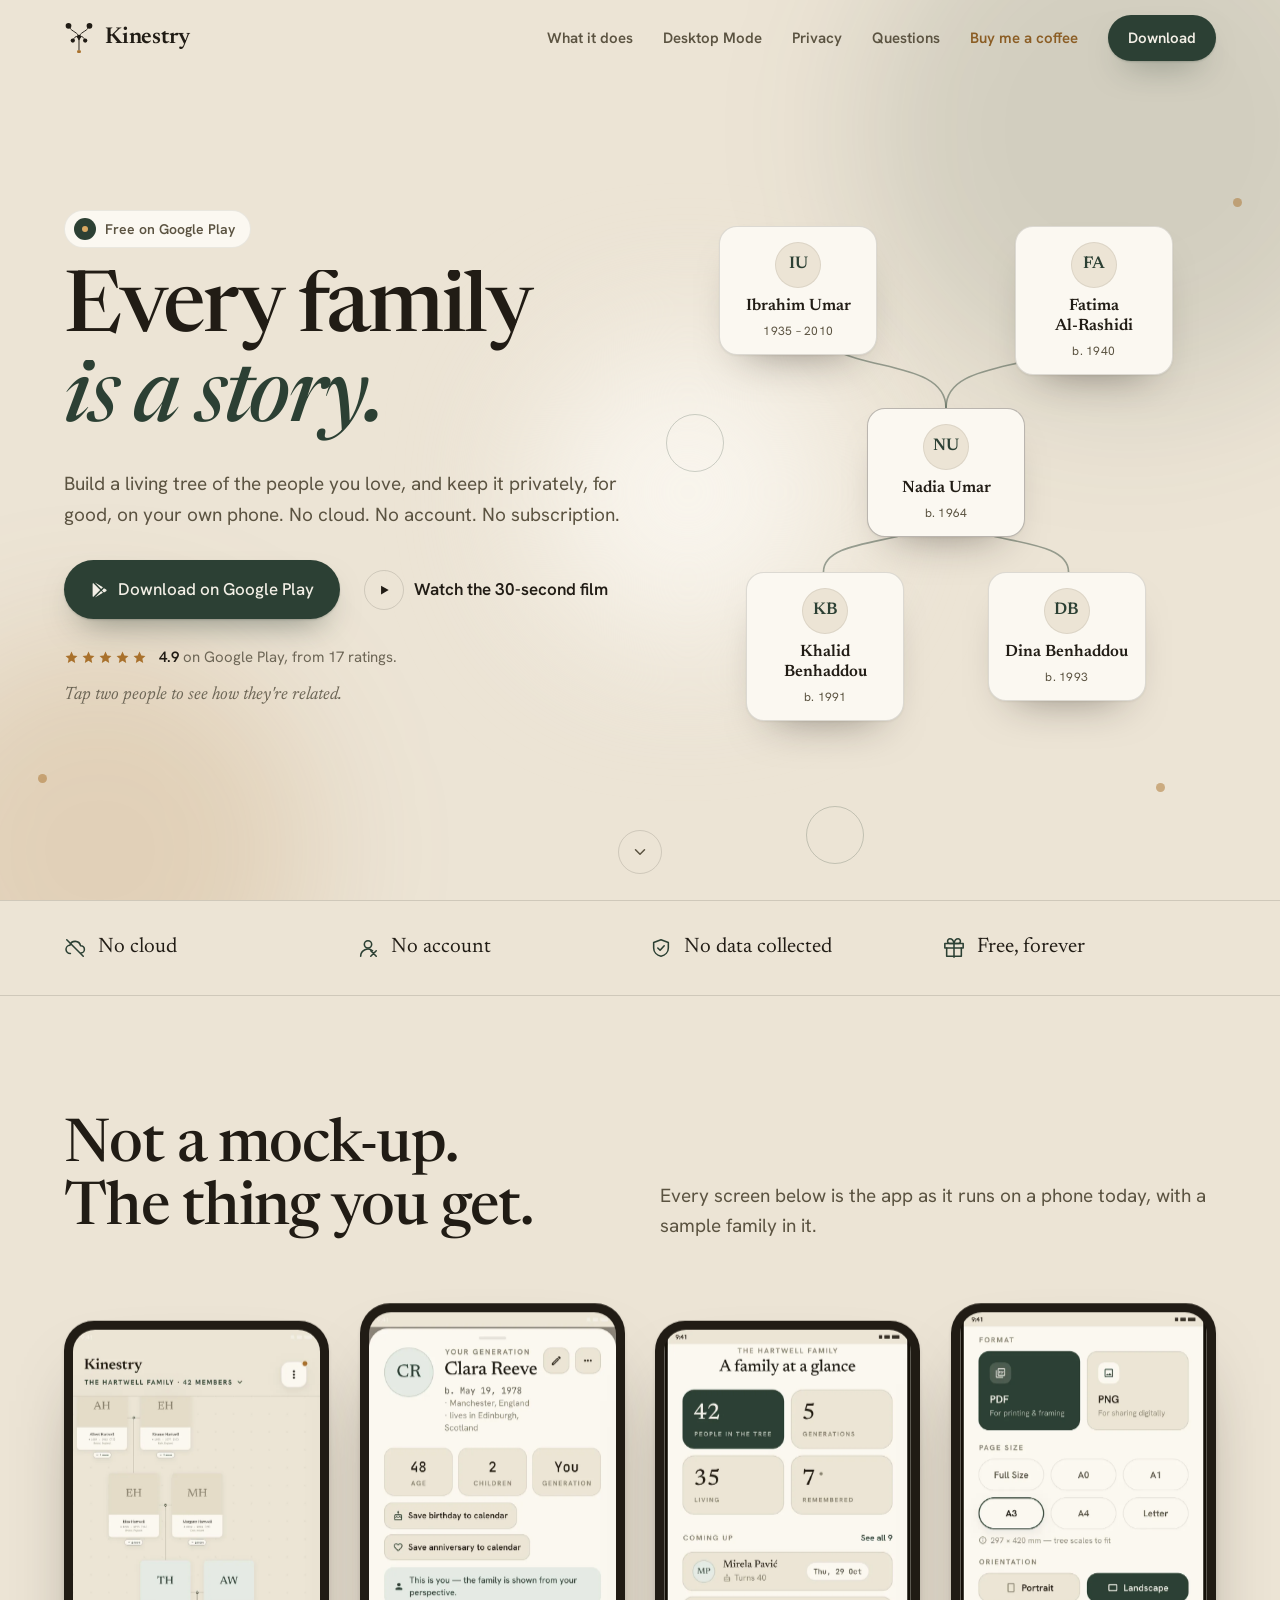
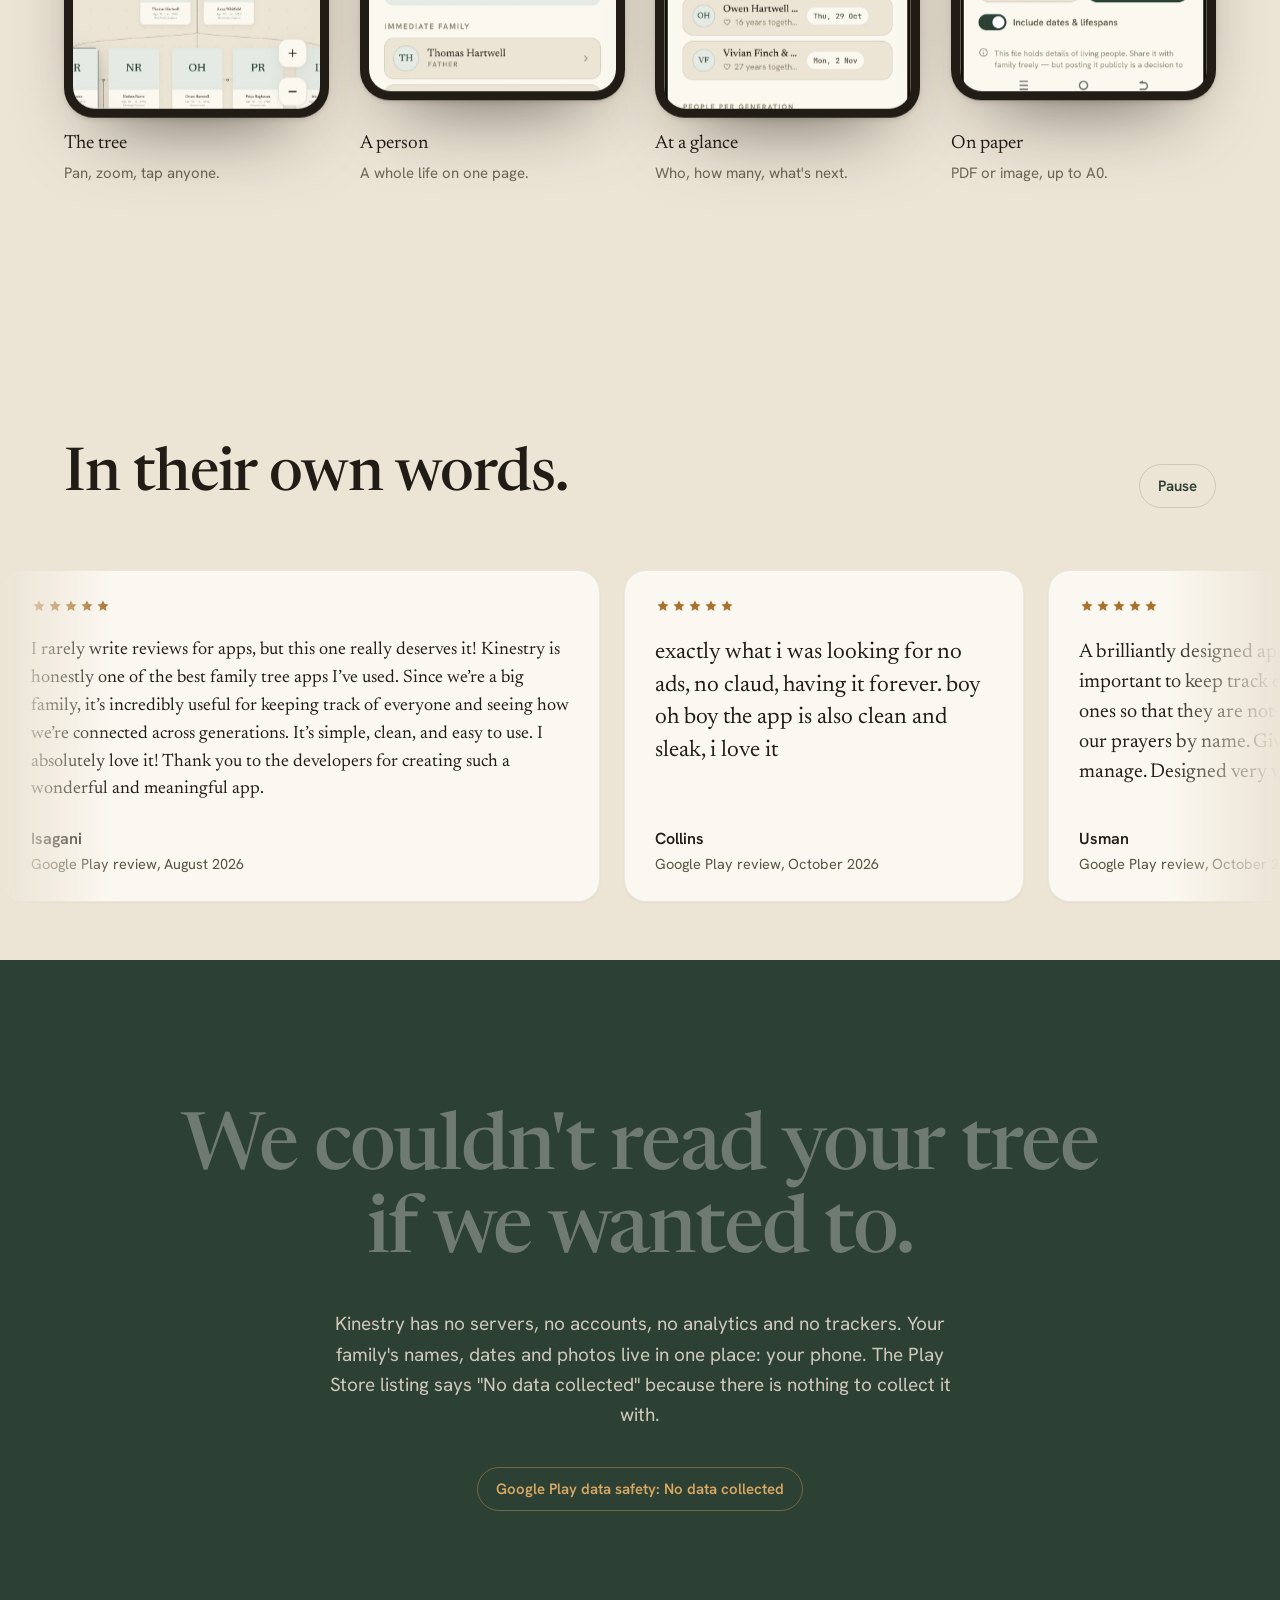
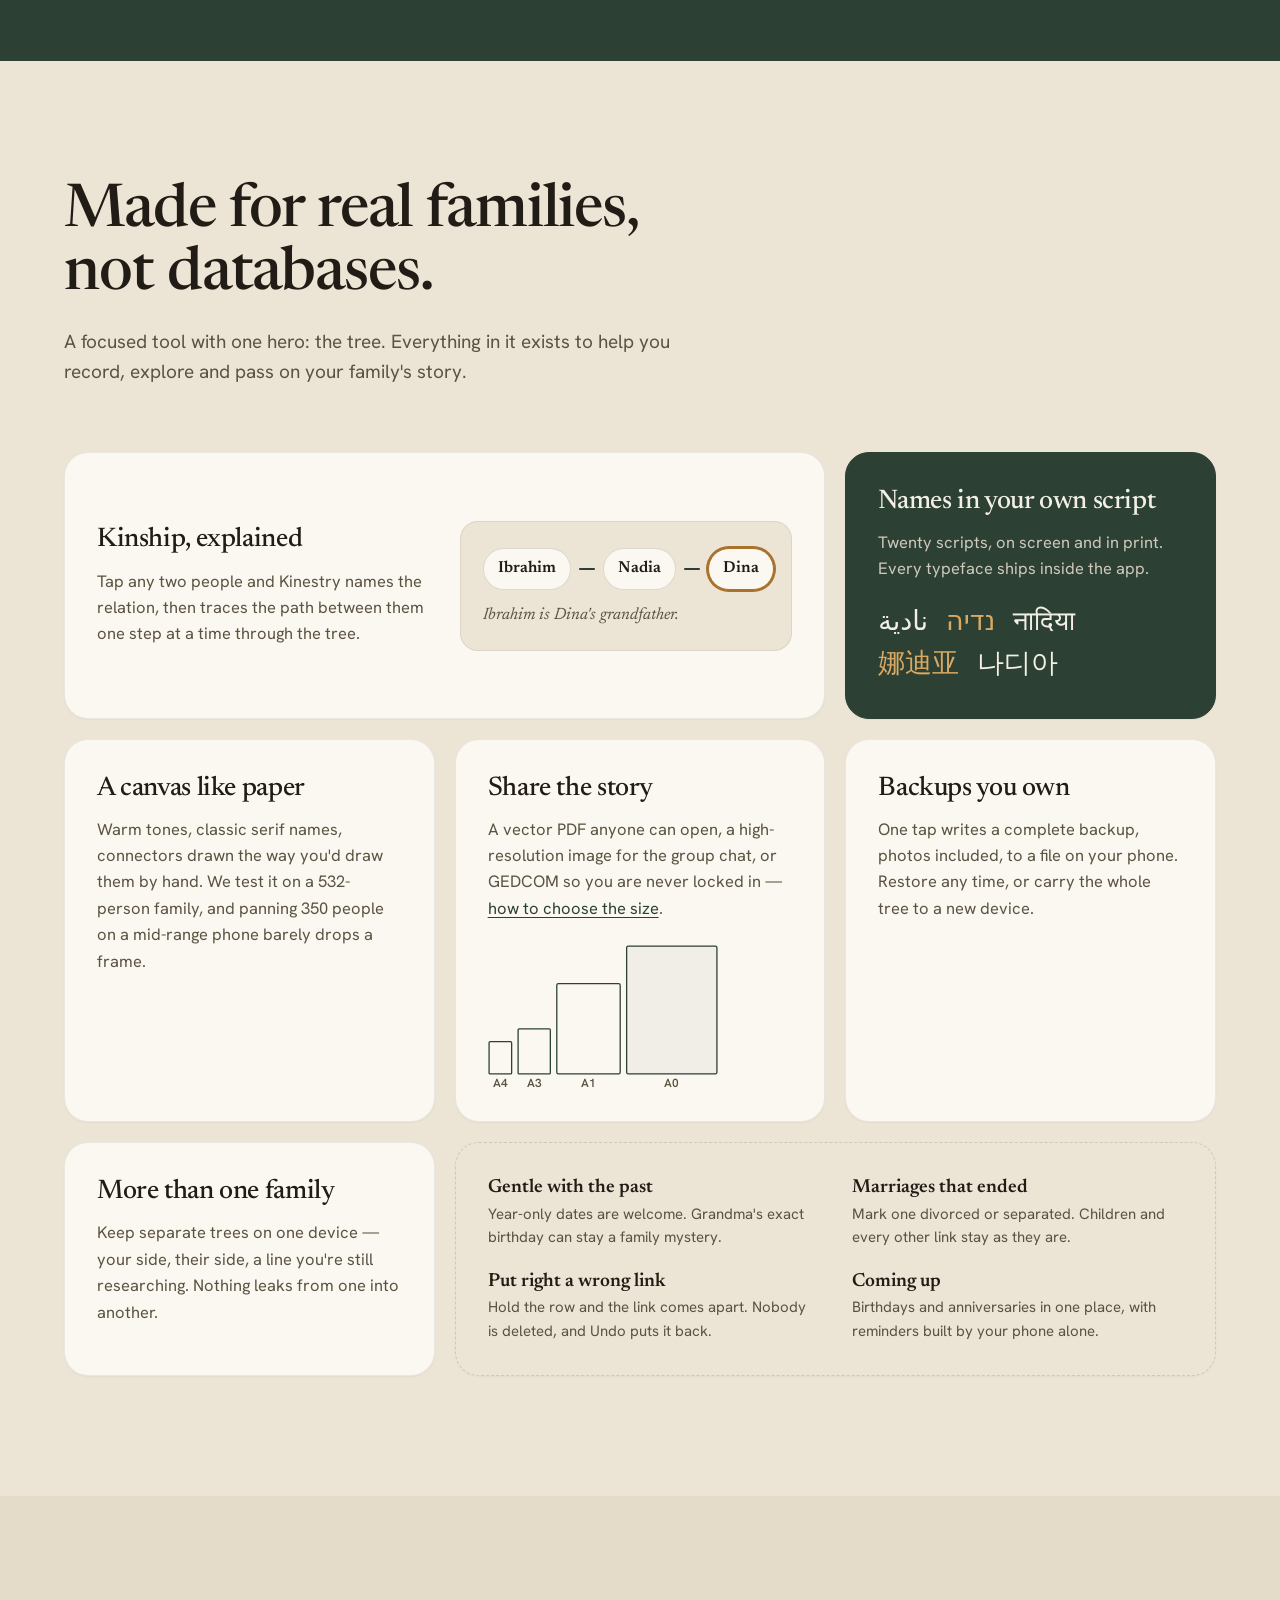
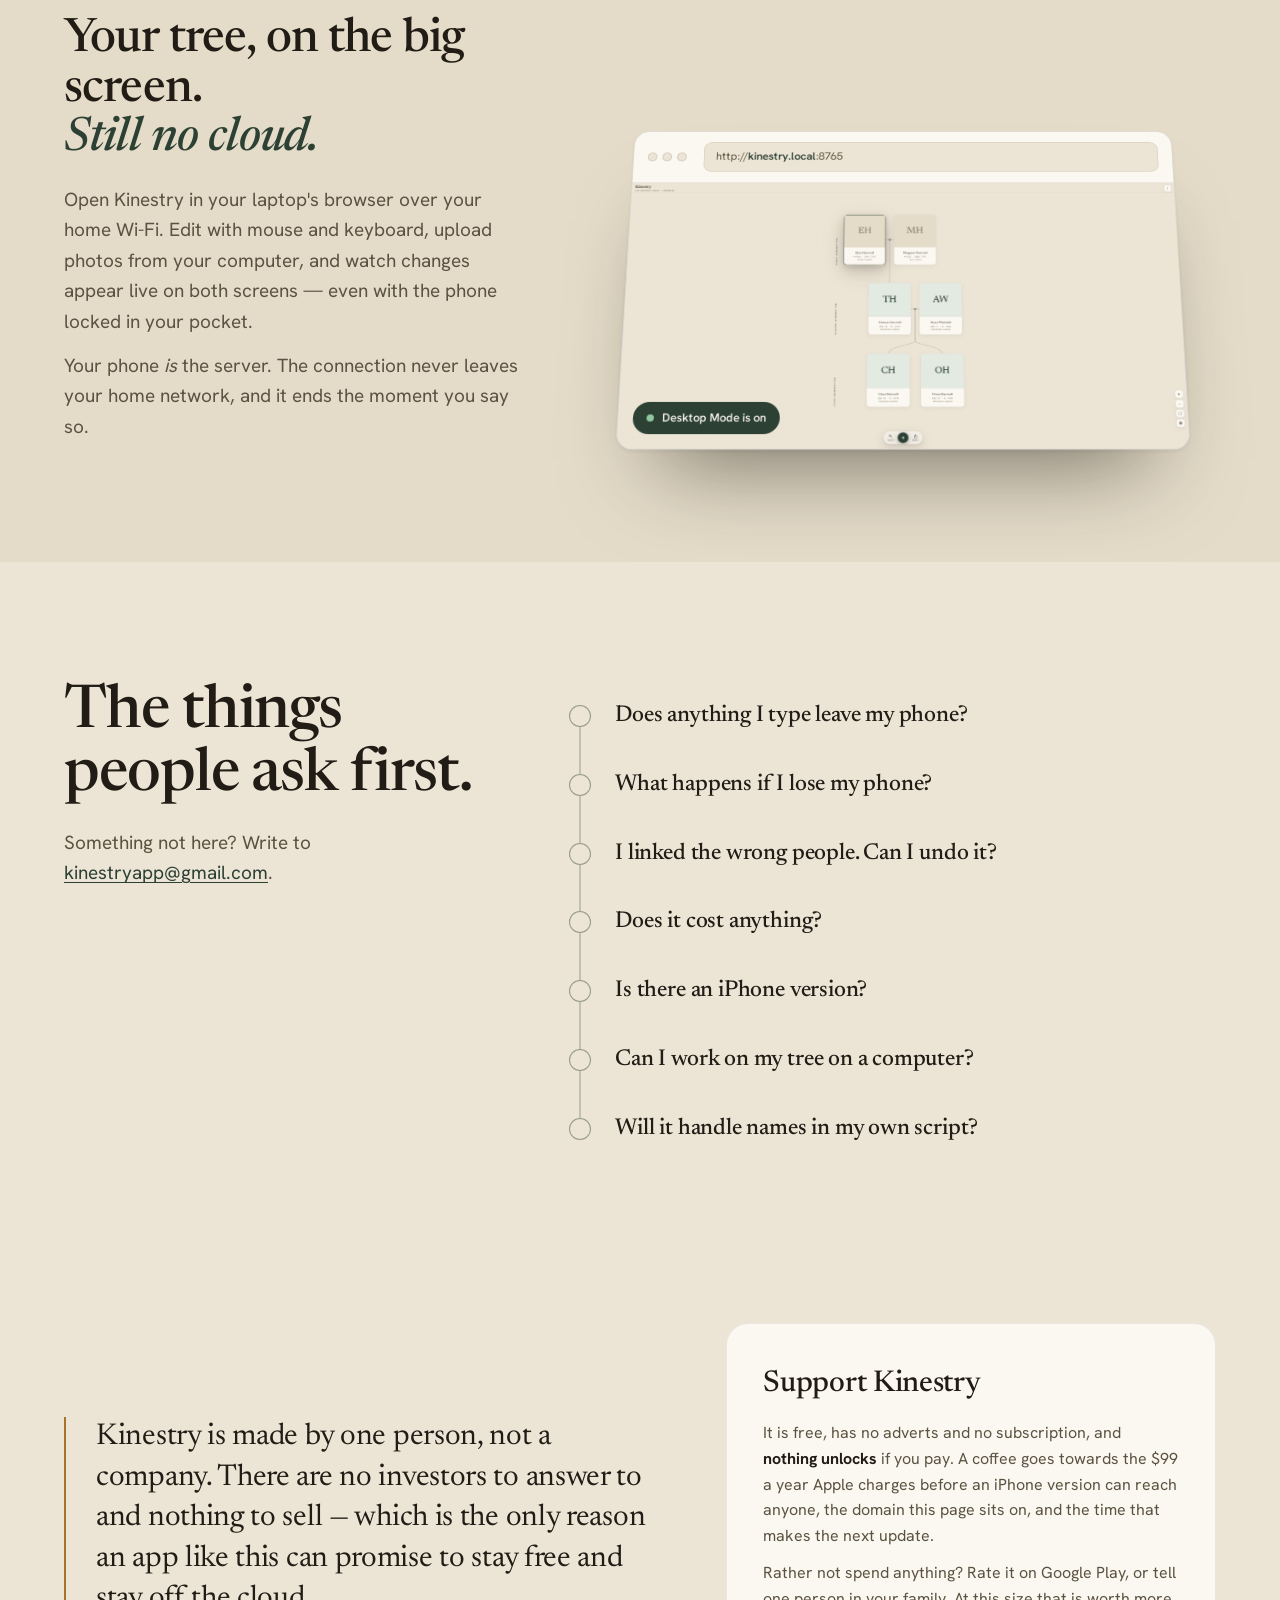
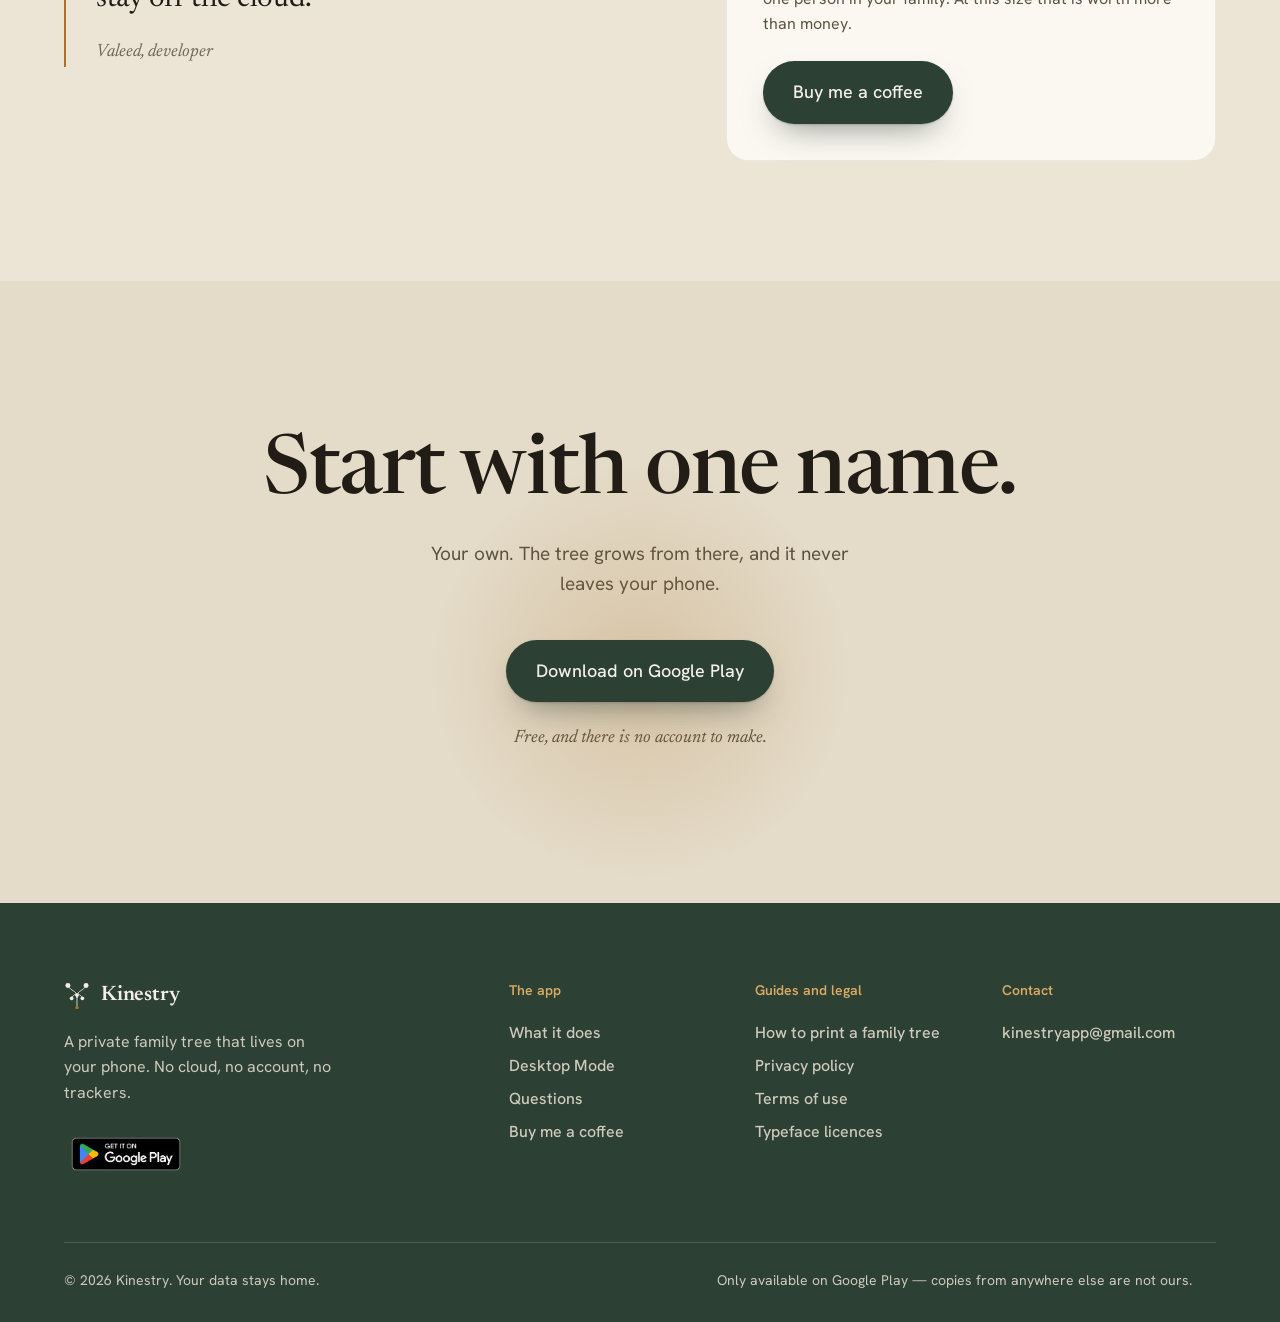
==== index.html @ 1fe4132e "Shorten the maker's credit to a name and a role "Valeed, who makes Kinestry" explained what the quot" ====
<!DOCTYPE html>
<html lang="en-GB">
<head>
<meta charset="UTF-8">
<meta name="viewport" content="width=device-width, initial-scale=1, viewport-fit=cover">
<meta http-equiv="Content-Security-Policy" content="default-src 'self'; script-src 'self'; style-src 'self' 'unsafe-inline'; img-src 'self' blob: data:; font-src 'self'; connect-src 'self'; base-uri 'none'; form-action 'none'; object-src 'none'; frame-src 'none'">
<meta name="referrer" content="strict-origin-when-cross-origin">
<title>Offline Family Tree App — Private, Free — Kinestry</title>
<meta name="description" content="A free offline family tree app for Android. Build your family tree and keep your genealogy privately on your own device. No cloud, no account, no trackers.">
<link rel="canonical" href="https://kinestry.app/">
<meta property="og:type" content="website">
<meta property="og:site_name" content="Kinestry">
<meta property="og:url" content="https://kinestry.app/">
<meta property="og:title" content="Kinestry — every family is a story">
<meta property="og:description" content="A private, offline family tree — beautifully kept on your device.">
<meta property="og:image" content="https://kinestry.app/og.png">
<meta property="og:image:alt" content="Kinestry — a private, offline family tree.">
<meta name="twitter:card" content="summary_large_image">
<meta name="twitter:title" content="Kinestry — every family is a story">
<meta name="twitter:description" content="A private, offline family tree — beautifully kept on your device.">
<meta name="twitter:image" content="https://kinestry.app/og.png">
<meta name="theme-color" content="#2C4034">
<link rel="icon" type="image/svg+xml" href="favicon.svg">
<link rel="icon" type="image/png" sizes="96x96" href="favicon.png">
<link rel="apple-touch-icon" href="apple-touch-icon.png">
<link rel="preload" href="fonts/newsreader.full.woff2" as="font" type="font/woff2" crossorigin>
<link rel="preload" href="fonts/hankengrotesk.woff2" as="font" type="font/woff2" crossorigin>
<link rel="stylesheet" href="site.css?v=20261114">
<script src="boot.js?v=20261114"></script>
<style>
  section{padding:120px 0;position:relative}
  h2{
    font-family:var(--serif);font-weight:500;font-size:clamp(38px,5vw,60px);
    line-height:1.05;letter-spacing:-.018em;color:var(--ink);
  }
  h2 em{font-style:italic;color:var(--pine)}
  .lead{color:var(--ink2);font-size:19px;max-width:56ch;margin-top:20px}
  .lead a{color:var(--pine);text-underline-offset:3px}
  .btn-ghost{display:inline-flex;align-items:center;font-size:17px;font-weight:600;color:var(--ink);text-decoration:none;padding:6px}
  .btn-ghost .play{
    width:40px;height:40px;margin-right:10px;border-radius:50%;border:1px solid var(--hair);
    display:flex;align-items:center;justify-content:center;transition:background-color .3s ease,border-color .3s ease;
  }
  .btn-ghost:hover .play{background-color:var(--card);border-color:var(--ochre)}
  .hero{min-height:100vh;min-height:100svh;display:flex;align-items:center;padding:96px 0 76px;overflow:hidden}
  .hero-shapes-back,.hero-shapes-mid{position:absolute;top:0;left:0;right:0;bottom:0;pointer-events:none}
  .blob{position:absolute;border-radius:50%;filter:blur(70px)}
  .blob.a{width:540px;height:540px;background:rgba(44,64,52,.13);top:-140px;right:-120px}
  .blob.b{width:420px;height:420px;background:rgba(169,113,44,.17);bottom:-160px;left:-110px}
  .blob.c{width:300px;height:300px;background:rgba(251,248,241,.9);top:38%;left:42%}
  .mark{position:absolute}
  .mark.ring{width:58px;height:58px;border:1.5px solid rgba(44,64,52,.22);border-radius:50%}
  .mark.dot{width:9px;height:9px;border-radius:50%;background:var(--ochre);opacity:.5}
  .mark.m1{top:46%;left:52%}
  .mark.m2{top:86%;left:3%}
  .mark.m3{bottom:4%;left:63%}
  .mark.m4{bottom:12%;right:9%}
  .mark.m5{top:22%;right:3%}
  @media (hover:hover) and (pointer:fine){
    .blob.a{animation:floatA 12s ease-in-out infinite}
    .blob.b{animation:floatB 16s ease-in-out infinite}
    .blob.c{animation:floatC 10s ease-in-out infinite}
    .mark.m1{animation:floatC 10s ease-in-out infinite}
    .mark.m2{animation:floatA 13s ease-in-out infinite}
    .mark.m3{animation:floatB 15s ease-in-out infinite}
    .mark.m4{animation:floatC 11s ease-in-out infinite}
    .mark.m5{animation:floatA 14s ease-in-out infinite}
  }
  @keyframes floatA{0%,100%{transform:translate(0,0) rotate(0)}50%{transform:translate(20px,-30px) rotate(8deg)}}
  @keyframes floatB{0%,100%{transform:translate(0,0) rotate(0)}50%{transform:translate(-15px,25px) rotate(-6deg)}}
  @keyframes floatC{0%,100%{transform:translate(0,0) rotate(0)}50%{transform:translate(12px,-18px) rotate(5deg)}}
  .hero-grid{display:grid;grid-template-columns:1.02fr 1fr;grid-gap:40px;gap:40px;align-items:center;width:100%}
  .hero-copy{position:relative;z-index:2}
  .hero h1{
    font-family:var(--serif);font-weight:500;font-size:clamp(52px,6.6vw,88px);
    line-height:.98;letter-spacing:-.028em;margin:22px 0 0;color:var(--ink);
  }
  .hero h1 .ln{display:block;overflow:hidden;padding-bottom:.08em}
  .hero h1 .ln > span{display:inline-block}
  .hero h1 em{font-style:italic;color:var(--pine)}
  .hero .subtitle{font-size:19px;color:var(--ink2);max-width:31em;margin-top:20px}
  .cta{display:flex;flex-wrap:wrap;align-items:center;margin:18px 0 0 -18px}
  .cta > a{margin:12px 0 0 18px}
  .cta .btn-primary{padding:16px 26px;font-size:17px}
  .l-short{display:none}
  @media (max-width:900px){
    .top-coffee header.top nav a.btn-primary{display:none}
    .top-coffee header.top nav a.coffee{
      display:inline-flex;margin-left:0;min-height:44px;padding:10px 18px;border-radius:999px;
      background:var(--card);border:1px solid rgba(139,93,36,.35);font-size:15px;animation:navIn .35s var(--ease-out)
    }
    header.top nav a.btn-primary{animation:navIn .35s var(--ease-out)}
  }
  @media (max-width:360px){
    .top-coffee header.top nav a.coffee{padding:8px 13px;font-size:14px}
    header.top .brand b{font-size:21px}
    header.top .brand svg{margin-right:8px}
  }
  @keyframes navIn{from{opacity:0;transform:translateY(-4px)}to{opacity:1;transform:none}}
  .rating-row{display:flex;align-items:center;margin-top:26px}
  .stars{display:flex;color:var(--ochre);margin-right:10px;flex:none}
  .stars svg{width:15px;height:15px;margin-right:2px}
  .rating{font-size:15px;color:var(--ink3)}
  .rating b{color:var(--ink);font-weight:600}
  .kin{margin-top:12px;font-family:var(--serif);font-style:italic;font-size:18px;color:var(--ink3);min-height:1.5em;transition:color .25s ease}
  .kin.on{color:var(--pine)}
  .grove{position:relative;width:100%;max-width:540px;height:480px;margin-left:auto;z-index:2}
  .gen,.vines{position:absolute;top:0;left:0;width:100%;height:100%}
  .vines{overflow:visible}
  .vines-m{display:none}
  .vines path{fill:none;stroke:var(--pine);stroke-opacity:.45;stroke-width:1.6}
  .node{
    position:absolute;width:158px;background:var(--card);border:1px solid var(--hair);border-radius:18px;
    padding:15px 14px 13px;text-align:center;font:inherit;color:inherit;cursor:pointer;
    box-shadow:0 1px 2px rgba(33,28,21,.06),0 22px 44px -26px rgba(33,28,21,.5);
    transition:border-color .25s ease,box-shadow .25s ease;-webkit-tap-highlight-color:transparent;touch-action:manipulation;
  }
  .node:hover{border-color:rgba(44,64,52,.4)}
  .node[aria-pressed="true"]{border-color:var(--ochre);box-shadow:0 0 0 2px var(--ochre),0 22px 44px -26px rgba(33,28,21,.5)}
  .node .sway{display:block}
  @media (hover:hover) and (pointer:fine){ .node .sway{animation:sway 7s ease-in-out infinite} }
  .ava{
    width:46px;height:46px;border-radius:50%;margin:0 auto 9px;background:var(--paper);border:1px solid var(--hair2);
    display:flex;align-items:center;justify-content:center;font-family:var(--serif);font-weight:600;font-size:17px;color:var(--pine);
  }
  .nm{display:block;font-family:var(--serif);font-weight:600;font-size:16.5px;line-height:1.2;-webkit-hyphens:none;hyphens:none}
  .node .yr{display:block;margin-top:5px;font-size:12px;letter-spacing:.02em;color:var(--ink2);font-variant-numeric:tabular-nums}
  @keyframes sway{0%,100%{transform:translateY(0)}50%{transform:translateY(-5px)}}
  .n1{top:6px;left:8%}
  .n2{top:6px;right:8%}
  .n3{top:188px;left:50%;margin-left:-79px;border-color:rgba(33,28,21,.3)}
  .n4{top:352px;left:13%}
  .n5{top:352px;right:13%}
  .n2 .sway{animation-delay:-2s}
  .n3 .sway{animation-delay:-4s}
  .n4 .sway{animation-delay:-1s}
  .n5 .sway{animation-delay:-5s}
  .scroll-down{
    position:absolute;left:50%;bottom:26px;margin-left:-22px;width:44px;height:44px;border-radius:50%;
    border:1px solid var(--hair);display:flex;align-items:center;justify-content:center;color:var(--ink2);text-decoration:none;z-index:3;
  }
  .scroll-down svg{width:18px;height:18px;animation:bounce 2s ease-in-out infinite}
  @keyframes bounce{0%,100%{transform:translateY(0)}50%{transform:translateY(8px)}}
  .trust{padding:0;border-top:1px solid var(--hair);border-bottom:1px solid var(--hair)}
  .trust ul{list-style:none;display:grid;grid-template-columns:repeat(4,1fr);grid-gap:20px;gap:20px;padding:30px 0}
  .trust li{display:flex;align-items:center;font-family:var(--serif);font-size:21px;color:var(--ink)}
  .trust svg{width:22px;height:22px;margin-right:12px;color:var(--pine);flex:none}
  #screens{padding-bottom:140px}
  .phones::-webkit-scrollbar{display:none}
  .screens-head{display:grid;grid-template-columns:1fr 1fr;grid-gap:40px;gap:40px;align-items:end}
  .screens-head .lead{margin-top:0;justify-self:end}
  .phones{display:grid;grid-template-columns:repeat(4,1fr);grid-gap:clamp(18px,2.4vw,36px);gap:clamp(18px,2.4vw,36px);margin-top:70px;-webkit-perspective:1400px;perspective:1400px}
  .phone .drift{will-change:transform}
  .phone .frame{
    border-radius:30px;padding:9px;background:var(--ink);
    box-shadow:0 2px 4px rgba(33,28,21,.12),0 40px 80px -40px rgba(33,28,21,.7);
    transition:transform .5s var(--ease-out);
  }
  .phone .frame img{border-radius:22px;width:100%}
  .phone figcaption{margin-top:20px;font-family:var(--serif);font-size:19px;color:var(--ink)}
  .phone figcaption span{display:block;font-family:var(--sans);font-size:15px;color:var(--ink3);margin-top:2px}
  #privacy{background:var(--pine);color:var(--cream);padding:150px 0;overflow:hidden}
  #privacy .container{max-width:1000px;text-align:center}
  .big{font-family:var(--serif);font-weight:500;font-size:clamp(40px,6.2vw,80px);line-height:1.04;letter-spacing:-.022em;color:var(--cream)}
  .big .w{display:inline-block}
  #privacy p{color:#CFC9BC;font-size:19px;max-width:58ch;margin:34px auto 0}
  #privacy .label{
    display:inline-block;margin-top:36px;padding:9px 18px;border-radius:999px;font-size:15px;font-weight:600;
    color:var(--ochre-on-pine);border:1px solid rgba(217,168,98,.4);
  }
  .features .head{max-width:760px}
  .voices{padding-bottom:40px}
  .bento{display:grid;grid-template-columns:repeat(6,1fr);grid-gap:20px;gap:20px;margin-top:64px;-webkit-perspective:1200px;perspective:1200px}
  .feature-card{
    position:relative;overflow:hidden;background:var(--card);border:1px solid var(--hair2);border-radius:24px;padding:34px 32px 32px;
    transition:border-color .3s ease;box-shadow:0 1px 2px rgba(33,28,21,.04);transform-origin:50% 100%;grid-column:span 2;
  }
  .feature-card:hover{border-color:rgba(169,113,44,.55)}
  .feature-card h3{font-family:var(--serif);font-weight:500;font-size:clamp(24px,2.1vw,30px);line-height:1.12;letter-spacing:-.014em;color:var(--ink)}
  .feature-card p{color:var(--ink2);font-size:16.5px;margin-top:12px;max-width:42ch}
  .feature-card p a{color:var(--pine);text-underline-offset:3px;padding:2px 0}
  .b-kin{grid-column:span 4;display:grid;grid-template-columns:1fr 1fr;grid-gap:30px;gap:30px;align-items:center}
  .b-kin > *{min-width:0}
  .kin-demo{background:var(--paper);border:1px solid var(--hair2);border-radius:18px;padding:26px 22px 22px}
  .kin-path{display:flex;align-items:center;justify-content:space-between}
  .kin-path .chip{flex:none;font-family:var(--serif);font-weight:600;font-size:16px;color:var(--ink);background:var(--card);border:1px solid var(--hair);border-radius:999px;padding:7px 14px}
  .kin-path .chip.end{border-color:var(--ochre);box-shadow:0 0 0 2px var(--ochre)}
  .kin-path .step{flex:1;min-width:16px;height:2px;margin:0 8px;background:rgba(44,64,52,.16);position:relative;overflow:hidden;border-radius:2px}
  .kin-path .step::after{content:"";position:absolute;left:0;top:0;bottom:0;width:100%;background:var(--pine);transform-origin:0 50%}
  .kin-say{margin-top:18px;font-family:var(--serif);font-style:italic;font-size:19px;color:var(--pine)}
  .b-script{grid-column:span 2;background:var(--pine);border-color:var(--pine)}
  .b-script h3{color:var(--cream)}
  .b-script p{color:#CFC9BC}
  .scripts{list-style:none;margin-top:22px;display:flex;flex-wrap:wrap;align-items:baseline}
  .scripts li{font-size:27px;line-height:1.3;color:var(--cream);margin:0 18px 6px 0}
  .scripts li:nth-child(even){color:var(--ochre-on-pine)}
  .sizes{display:block;width:100%;max-width:230px;height:auto;margin-top:24px;overflow:visible}
  .sizes rect{fill:none;stroke:var(--pine);stroke-width:1.2}
  .sizes rect.a0{fill:rgba(44,64,52,.05)}
  .sizes text{font-family:var(--sans);font-size:11px;font-weight:600;fill:var(--ink2);text-anchor:middle}
  .b-also{grid-column:span 4;background:transparent;border-style:dashed;border-color:var(--hair)}
  .also{display:grid;grid-template-columns:1fr 1fr;grid-gap:22px 34px;gap:22px 34px}
  .also h3{font-family:var(--serif);font-weight:600;font-size:19px;letter-spacing:0}
  .also p{color:var(--ink2);font-size:15px;margin-top:4px;line-height:1.55}

  .voices-head{display:flex;align-items:flex-end;justify-content:space-between}
  .marquee-toggle{display:none;align-items:center;font:inherit;font-size:15px;font-weight:600;color:var(--pine);background:transparent;
    border:1px solid var(--hair);border-radius:999px;padding:9px 18px;min-height:44px;cursor:pointer;margin-left:20px;flex:none}
  .anim .marquee-toggle{display:inline-flex}
  .marquee-toggle:hover{border-color:var(--pine)}
  .marquee{margin-top:52px;overflow:hidden;padding:10px 0 18px;
    -webkit-mask-image:linear-gradient(90deg,transparent,#000 9%,#000 91%,transparent);mask-image:linear-gradient(90deg,transparent,#000 9%,#000 91%,transparent)}
  .marquee-track{display:flex;align-items:stretch;width:max-content;animation:marquee var(--dur,70s) linear infinite}
  .marquee-set{display:flex;align-items:stretch;list-style:none;padding-right:24px}
  .review{flex:0 0 440px;margin-right:24px;display:flex;flex-direction:column;background:var(--card);border:1px solid var(--hair2);
    border-radius:22px;padding:28px 30px 26px;box-shadow:0 1px 2px rgba(33,28,21,.04);
    transition:transform .35s var(--ease-out),border-color .3s ease,box-shadow .35s ease}
  .review:last-child{margin-right:0}
  .review .said{font-family:var(--serif);font-size:19px;line-height:1.55;color:var(--ink);margin-top:14px}
  .review.r-xl{flex-basis:600px}.r-xl .said{font-size:18px;line-height:1.55}
  .review.r-l{flex-basis:470px}.r-l .said{font-size:20px;line-height:1.5}
  .review.r-m{flex-basis:400px}.r-m .said{font-size:23px;line-height:1.42}
  .review.r-s{flex-basis:340px}.r-s .said{font-size:27px;line-height:1.32}
  .review .who{margin-top:auto;padding-top:22px;font-size:14.5px;color:var(--ink2)}
  .review .who b{display:block;color:var(--ink);font-weight:600;font-size:16px}
  @keyframes marquee{from{transform:translate3d(-50%,0,0)}to{transform:translate3d(0,0,0)}}
  .marquee:hover .marquee-track,.marquee:focus-within .marquee-track,.marquee.paused .marquee-track,.marquee.held .marquee-track{animation-play-state:paused}
  @media (hover:hover) and (pointer:fine){
    .review:hover{transform:translateY(-6px);border-color:rgba(169,113,44,.6);box-shadow:0 26px 50px -30px rgba(33,28,21,.45)}
  }
  .stars-s{display:block;width:80px;height:14px;margin-bottom:10px;background:url("data:image/svg+xml,%3Csvg xmlns='http://www.w3.org/2000/svg' viewBox='0 0 24 24'%3E%3Cpath fill='%23A9712C' d='m12 2.5 2.9 6.1 6.6.8-4.9 4.6 1.3 6.6L12 17.3l-5.9 3.3 1.3-6.6-4.9-4.6 6.6-.8z'/%3E%3C/svg%3E") 0 0/16px 14px repeat-x}
  #desktop{background:var(--paper2);overflow:hidden}
  .desk{display:grid;grid-template-columns:.85fr 1.15fr;grid-gap:64px;gap:64px;align-items:center}
  .desk h2{font-size:clamp(34px,3.7vw,50px)}
  .desk .lead + .lead{margin-top:14px}
  .stage{-webkit-perspective:1600px;perspective:1600px}
  .browser{
    background:var(--card);border:1px solid var(--hair);border-radius:18px;overflow:hidden;transform-origin:50% 100%;
    box-shadow:0 2px 4px rgba(33,28,21,.06),0 60px 100px -50px rgba(33,28,21,.6);
  }
  .chrome{display:flex;align-items:center;padding:13px 16px;border-bottom:1px solid var(--hair2)}
  .dots{margin-right:14px;flex:none}
  .dots i{display:inline-block;width:11px;height:11px;border-radius:50%;background:var(--paper);border:1px solid var(--hair);margin-right:6px}
  .url{flex:1;min-width:0;overflow:hidden;white-space:nowrap;text-overflow:ellipsis;font-size:13px;color:var(--ink2);background:var(--paper);border:1px solid var(--hair2);border-radius:9px;padding:7px 13px}
  .url b{color:var(--pine);font-weight:600}
  .screen{position:relative}
  .badge{
    position:absolute;left:16px;bottom:16px;display:flex;align-items:center;background:var(--pine);color:var(--cream);
    font-size:13px;font-weight:600;padding:8px 15px;border-radius:999px;
  }
  .badge i{width:8px;height:8px;margin-right:9px;border-radius:50%;background:#8FC7A0;animation:pulse 2s infinite}
  @keyframes pulse{0%,100%{opacity:1}50%{opacity:.3}}
  .faq-wrap{display:grid;grid-template-columns:.8fr 1.2fr;grid-gap:64px;gap:64px;align-items:start}
  .faq-wrap .lead{max-width:30ch}
  .qa{position:relative;padding-left:52px}
  .qa::before{content:"";position:absolute;left:16px;top:36px;bottom:36px;width:1.5px;background:rgba(44,64,52,.22)}
  .qa summary{
    list-style:none;cursor:pointer;display:block;position:relative;
    padding:20px 0;font-family:var(--serif);font-weight:500;font-size:23px;line-height:1.25;letter-spacing:-.008em;color:var(--ink);
    transition:color .2s ease;
  }
  .qa summary:hover{color:var(--pine)}
  .qa summary::-webkit-details-marker{display:none}
  .qa summary::marker{content:""}
  .qa .pm{
    position:absolute;left:-46px;top:23px;width:22px;height:22px;border-radius:50%;
    border:1.5px solid rgba(44,64,52,.45);background:var(--paper);
    transition:background-color .3s ease,border-color .3s ease,transform .35s var(--ease-back);
  }
  .qa .pm::after{content:"";position:absolute;left:50%;top:50%;width:6px;height:6px;margin:-3px 0 0 -3px;border-radius:50%;background:var(--ochre-on-pine);transform:scale(0);transition:transform .3s var(--ease-back)}
  .qa summary:hover .pm{border-color:var(--pine)}
  .qa details[open] .pm{background-color:var(--pine);border-color:var(--pine);transform:scale(1.12)}
  .qa details[open] .pm::after{transform:scale(1)}
  .qa details[open] summary{color:var(--pine)}
  .qa .ans{overflow:hidden}
  .qa .ans p{color:var(--ink2);font-size:17.5px;line-height:1.65;padding:0 0 24px 0;max-width:60ch}
  .maker{padding-top:40px}
  .maker .container{display:grid;grid-template-columns:1.1fr .9fr;grid-gap:64px;gap:64px;align-items:center}
  .maker blockquote{border-left:2px solid var(--ochre);padding-left:30px}
  .maker blockquote p{font-family:var(--serif);font-size:clamp(23px,2.4vw,30px);line-height:1.35;color:var(--ink);letter-spacing:-.01em}
  .maker blockquote cite{display:block;margin-top:18px;font-family:var(--serif);font-style:italic;font-size:18px;color:var(--ink3)}
  .coffee-card{display:block;background:var(--card);border:1px solid var(--hair2);border-radius:22px;padding:36px}
  .coffee-card h3{font-family:var(--serif);font-weight:500;font-size:30px;letter-spacing:-.01em}
  .coffee-card p{color:var(--ink2);font-size:16px;margin-top:12px}
  .coffee-card strong{color:var(--ink)}
  .coffee-card .btn-primary{margin-top:24px}
  .closing-cta{padding:150px 24px;text-align:center;background:var(--paper2);overflow:hidden}
  .closing-cta h2{font-size:clamp(46px,6.4vw,82px)}
  .closing-cta p{color:var(--ink2);font-size:19px;max-width:40ch;margin:22px auto 0}
  .glow-wrap{position:relative;display:inline-block;margin-top:40px}
  .glow-wrap::before{
    content:"";position:absolute;left:50%;top:50%;width:420px;height:420px;margin:-210px 0 0 -210px;
    background:radial-gradient(circle,var(--glow) 0%,transparent 70%);animation:breathe 5s ease-in-out infinite;z-index:0;pointer-events:none;
  }
  .glow-wrap .btn-primary{position:relative;z-index:1}
  @keyframes breathe{0%,100%{transform:scale(.9);opacity:.75}50%{transform:scale(1.12);opacity:1}}
  .closing-cta .after{margin-top:22px;font-family:var(--serif);font-style:italic;font-size:18px;color:var(--ink2)}
  .anim [data-a]{opacity:0;transform:translateY(30px);
    transition:opacity .8s var(--ease-out) var(--d,0s),transform .8s var(--ease-out) var(--d,0s)}
  .anim [data-a].in{opacity:1;transform:none}
  .anim .hero h1 .ln > span[data-a]{opacity:1;transform:translateY(108%);transition:transform 1s var(--ease-expo) var(--d,0s)}
  .anim .hero h1 .ln > span[data-a].in{transform:none}
  .anim .trust li[data-a]{transform:translateX(-24px)}
  .anim .trust li[data-a].in{transform:none}
  .anim .node{opacity:0;transform:translateY(22px) scale(.96);
    transition:opacity .6s ease var(--d,0s),transform .7s var(--ease-back) var(--d,0s),border-color .25s ease,box-shadow .25s ease}
  .anim .grove.grown .node{opacity:1;transform:none}
  .anim .vines path{stroke-dasharray:1;stroke-dashoffset:1;transition:stroke-dashoffset .65s cubic-bezier(.65,0,.35,1) var(--d,0s)}
  .anim .grove.grown .vines path{stroke-dashoffset:0}
  .anim .phone{opacity:0;transform:translateY(90px) rotateX(18deg);
    transition:opacity 1s ease var(--d,0s),transform 1s var(--ease-out) var(--d,0s)}
  .anim .phone.in{opacity:1;transform:none}
  .anim .feature-card{opacity:0;transform:translateY(55px) rotateX(18deg);
    transition:opacity .8s ease var(--d,0s),transform .8s var(--ease-out) var(--d,0s),border-color .3s ease,box-shadow .3s ease}
  .anim .feature-card.in{opacity:1;transform:none}
  .anim .feature-card.in.settled{transition:border-color .3s ease}
  .anim .kin-path .step::after{transform:scaleX(0);transition:transform .6s var(--ease-out)}
  .anim .feature-card.in .kin-path .step::after{transform:none}
  .anim .feature-card.in .kin-path .step:nth-of-type(2)::after{transition-delay:.55s}
  .anim .kin-say{opacity:0;transition:opacity .6s ease 1.1s}
  .anim .feature-card.in .kin-say{opacity:1}
  .anim .big .w{opacity:.18}
  .hero .eyebrow{--d:.1s}
  .hero h1 .ln:nth-child(1) > span{--d:.22s}
  .hero h1 .ln:nth-child(2) > span{--d:.34s}
  .hero .subtitle{--d:.62s}
  .hero .cta{--d:.78s}
  .hero .rating-row{--d:.92s}
  .hero .kin{--d:1.04s}
  .hero .scroll-down{--d:2.6s}
  .n1{--d:.5s}
  .n2{--d:.6s}
  .n3{--d:1.38s}
  .n4{--d:2.18s}
  .n5{--d:2.28s}
  .vines .v1{--d:.95s}
  .vines .v2{--d:1.03s}
  .vines .v3{--d:1.75s}
  .vines .v4{--d:1.83s}
  @media (max-width:900px){
    section{padding:90px 0}
    .hero{padding-top:100px}
    .hero-grid{grid-template-columns:1fr}
    .grove{margin:0 auto}
    .trust ul{grid-template-columns:repeat(2,1fr)}
    .screens-head{grid-template-columns:1fr;grid-gap:0;gap:0}
    .screens-head .lead{justify-self:start;margin-top:18px}
    .phones{grid-template-columns:repeat(2,1fr);grid-row-gap:44px;row-gap:44px}
    .bento{grid-template-columns:1fr 1fr}
    .feature-card{grid-column:span 1}
    .b-kin,.b-also{grid-column:span 2}
    .hero-grid{display:flex;flex-direction:column;align-items:stretch;grid-gap:0;gap:0}
    .hero-copy{display:contents}
    .hero .eyebrow{order:1;align-self:flex-start}
    .hero h1{order:2}
    .hero .subtitle{order:3}
    .grove{order:4;margin:30px auto 0}
    .hero .kin{order:5;text-align:center}
    .hero .cta{order:6}
    .hero .rating-row{order:7}
    .desk,.faq-wrap,.maker .container{grid-template-columns:1fr;grid-gap:44px;gap:44px}
    .scroll-down{display:none}
    .hero-shapes-mid{display:none}
    .blob{filter:blur(56px)}
  }
  @media (max-width:580px){
    .hero h1{font-size:52px}
    .hero .subtitle,.lead{font-size:18px}
    .node{width:128px;padding:11px 10px 10px}
    .ava{width:38px;height:38px;font-size:14px}
    .nm{font-size:14px}
    .n1{left:3%}
    .n2{right:3%}
    .n3{margin-left:-64px}
    .n4{left:6%}
    .n5{right:6%}
    .trust ul{grid-gap:16px 12px;gap:16px 12px}
    .trust li{font-size:18px}
    .stars svg:nth-child(n+2){display:none}
    .marquee-track,.marquee-set{align-items:center}
    .review,.review.r-xl,.review.r-l,.review.r-m,.review.r-s{flex-basis:min(82vw,320px);padding:24px 22px 22px}
    .review .said,.review .said[class]{font-size:17.5px;line-height:1.55}
    .r-s .said,.r-m .said{font-size:21px}
    .marquee{margin-top:36px}
    .cta{flex-wrap:nowrap;margin:22px 0 0 -10px}
    .cta > a{margin:0 0 0 10px}
    .cta .l-full{display:none}
    .cta .l-short{display:inline}
    .cta .btn-primary{padding:12px 18px;font-size:15px;min-height:46px;white-space:nowrap}
    .cta .btn-primary svg{width:16px;height:16px;margin-right:8px}
    .cta .btn-ghost{font-size:15px;padding:0 4px;min-height:46px;white-space:nowrap}
    .cta .btn-ghost .play{width:34px;height:34px;margin-right:8px}
    .bento{grid-template-columns:1fr;grid-gap:16px;gap:16px}
    .feature-card,.b-kin,.b-also{grid-column:auto}
    .feature-card{padding:28px 24px}
    .b-kin{grid-template-columns:1fr}
    .kin-path .chip{font-size:15px;padding:6px 11px}
    .kin-path .step{margin:0 6px}
    .also{grid-template-columns:1fr}
    .hero{padding-top:92px}
    .grove{height:400px;margin-top:22px}
    .vines-d{display:none}
    .vines-m{display:block}
    .n1,.n2{top:0}.n3{top:140px}.n4,.n5{top:270px}
    #screens{padding-bottom:80px}
    .phones{display:flex;overflow-x:auto;scroll-snap-type:x mandatory;-webkit-overflow-scrolling:touch;scrollbar-width:none;margin:44px -16px 0;padding:6px 16px 10px;grid-gap:0;gap:0}
    .phone{flex:0 0 74%;margin-right:16px;scroll-snap-align:center}
    .phone:last-child{margin-right:0}
    .phone .frame{border-radius:26px;padding:7px}
    .phone .frame img{border-radius:20px}
    .phone figcaption{font-size:17px}
    .qa{padding-left:42px}
    .qa::before{left:11px}
    .qa .pm{left:-41px}
    .qa summary{font-size:20px}
    .coffee-card{padding:28px 22px}
    .closing-cta{padding:110px 16px}
    .glow-wrap::before{width:300px;height:300px;margin:-150px 0 0 -150px}
  }
  @media (max-width:360px){
    .kin-demo{padding:20px 14px 18px}
    .kin-path .chip{font-size:14px;padding:6px 10px}
    .kin-path .step{margin:0 5px}
    .feature-card{padding:24px 18px}
    .hero h1{font-size:46px}
    .node{width:116px}
    .n3{margin-left:-58px}
    .trust ul{grid-template-columns:1fr}
  }
  @media (max-height:520px) and (orientation:landscape){
    .hero{min-height:0;padding-top:96px}
  }
  @media (prefers-reduced-motion:reduce){
    .blob,.mark,.node .sway,.scroll-down svg,.badge i,.glow-wrap::before{animation:none!important}
    header.top nav a{animation:none!important}
    .marquee-track{animation:none!important}
    .marquee{overflow-x:auto;-webkit-mask-image:none;mask-image:none;scroll-snap-type:x mandatory}
    .marquee-set[aria-hidden="true"]{display:none}
    .review{scroll-snap-align:start}
    .marquee-toggle{display:none!important}
  }
  @media print{
    header.top,.hero-shapes-back,.hero-shapes-mid,.scroll-down,.glow-wrap::before{display:none}
    [data-a],.node,.phone,.feature-card,.big .w{opacity:1!important;transform:none!important}
  }
</style>
</head>
<body>
<a class="skip" href="#main">Skip to content</a>

<header class="top" id="top">
  <div class="container bar">
    <a class="brand" href="#main" aria-label="Kinestry, back to the top">
      <svg width="30" height="30" viewBox="0 0 100 100" aria-hidden="true">
        <g transform="translate(-23.016,-33.333) scale(1.5873)">
          <g fill="none" stroke="currentColor" stroke-width="2" stroke-linecap="round">
            <path d="M46 78 L46 52"/><path d="M46 52 C46 40 30 40 26 30"/><path d="M46 52 C46 40 62 40 66 30"/>
            <path d="M46 56 C46 48 38 46 34 56"/><path d="M46 56 C46 48 54 46 58 56"/>
          </g>
          <g fill="currentColor">
            <circle cx="46" cy="50" r="4.5"/><circle cx="24" cy="27" r="6"/><circle cx="68" cy="27" r="6"/>
            <circle cx="33" cy="58" r="4.5"/><circle cx="59" cy="58" r="4.5"/>
          </g>
          <rect x="42" y="78" width="8" height="6" rx="2" fill="var(--ochre)"/>
        </g>
      </svg>
      <b>Kinestry</b>
    </a>
    <nav aria-label="Main">
      <a href="#features">What it does</a>
      <a href="#desktop">Desktop Mode</a>
      <a href="#privacy">Privacy</a>
      <a href="#questions">Questions</a>
      <a class="coffee" href="https://www.buymeacoffee.com/kinestry" rel="noopener">Buy me a coffee</a>
      <a class="btn-primary btn-sm" href="https://play.google.com/store/apps/details?id=com.kinestry.kinestry">Download</a>
    </nav>
  </div>
</header>

<main id="main">

<section class="hero" aria-labelledby="hero-h">
  <div class="hero-shapes-back" aria-hidden="true">
    <span class="blob a"></span><span class="blob b"></span><span class="blob c"></span>
  </div>
  <div class="hero-shapes-mid" aria-hidden="true">
    <span class="mark ring m1"></span><span class="mark dot m2"></span><span class="mark ring m3"></span>
    <span class="mark dot m4"></span><span class="mark dot m5"></span>
  </div>

  <div class="container hero-grid">
    <div class="hero-copy">
      <span class="eyebrow" data-a><i></i>Free on Google Play</span>
      <h1 id="hero-h"><span class="ln"><span data-a>Every family</span></span><span class="ln"><span data-a><em>is a story.</em></span></span></h1>
      <p class="subtitle" data-a>Build a living tree of the people you love, and keep it privately, for good, on your own phone. No cloud. No account. No subscription.</p>
      <div class="cta" data-a>
        <a class="btn-primary" href="https://play.google.com/store/apps/details?id=com.kinestry.kinestry">
          <svg viewBox="0 0 24 24" fill="currentColor" aria-hidden="true"><path d="M4.2 2.6 13.6 12l-9.4 9.4a1.6 1.6 0 0 1-.7-1.3V3.9c0-.5.3-1 .7-1.3Zm10.7 10.7 2.4 2.4-10.8 6.2 8.4-8.6Zm3.7-3.7 2.9 1.7c.9.5.9 1.8 0 2.3l-2.9 1.7-2.6-2.6 2.6-3.1ZM6.5 2.1l10.8 6.2-2.4 2.4-8.4-8.6Z"/></svg>
          <span class="l-full">Download on Google Play</span><span class="l-short">Download</span>
        </a>
        <a class="btn-ghost" href="https://youtu.be/6aXaBgpz9LA" rel="noopener">
          <span class="play" aria-hidden="true"><svg width="14" height="14" viewBox="0 0 24 24" fill="currentColor"><path d="M7 4.5v15l13-7.5z"/></svg></span>
          <span class="l-full">Watch the 30-second film</span><span class="l-short">Watch the film</span>
        </a>
      </div>
      <div class="rating-row" data-a>
        <span class="stars" aria-hidden="true">
          <svg viewBox="0 0 24 24" fill="currentColor"><path d="m12 2.5 2.9 6.1 6.6.8-4.9 4.6 1.3 6.6L12 17.3l-5.9 3.3 1.3-6.6-4.9-4.6 6.6-.8z"/></svg>
          <svg viewBox="0 0 24 24" fill="currentColor"><path d="m12 2.5 2.9 6.1 6.6.8-4.9 4.6 1.3 6.6L12 17.3l-5.9 3.3 1.3-6.6-4.9-4.6 6.6-.8z"/></svg>
          <svg viewBox="0 0 24 24" fill="currentColor"><path d="m12 2.5 2.9 6.1 6.6.8-4.9 4.6 1.3 6.6L12 17.3l-5.9 3.3 1.3-6.6-4.9-4.6 6.6-.8z"/></svg>
          <svg viewBox="0 0 24 24" fill="currentColor"><path d="m12 2.5 2.9 6.1 6.6.8-4.9 4.6 1.3 6.6L12 17.3l-5.9 3.3 1.3-6.6-4.9-4.6 6.6-.8z"/></svg>
          <svg viewBox="0 0 24 24" fill="currentColor"><path d="m12 2.5 2.9 6.1 6.6.8-4.9 4.6 1.3 6.6L12 17.3l-5.9 3.3 1.3-6.6-4.9-4.6 6.6-.8z"/></svg>
        </span>
        <div data-slot="rating"><p class="rating" data-rating="4.9" data-rating-count="17" data-rating-read="2026-11-13"><b>4.9</b> on Google Play, from 17 ratings.</p></div>
      </div>
      <p class="kin" id="kin" aria-live="polite" data-a>Tap two people to see how they're related.</p>
    </div>

    <div class="grove" role="group" aria-label="A sample family. Choose two people to see how they are related.">
      <svg class="vines vines-d" viewBox="0 0 520 480" preserveAspectRatio="none" aria-hidden="true">
        <path class="v1" pathLength="1" d="M132 96 C132 160 260 130 260 188"/>
        <path class="v2" pathLength="1" d="M388 96 C388 160 260 130 260 188"/>
        <path class="v3" pathLength="1" d="M260 282 C260 330 142 310 142 352"/>
        <path class="v4" pathLength="1" d="M260 282 C260 330 378 310 378 352"/>
      </svg>
      <svg class="vines vines-m" viewBox="0 0 520 400" preserveAspectRatio="none" aria-hidden="true">
        <path class="v1" pathLength="1" d="M132 90 C132 125 260 115 260 152"/>
        <path class="v2" pathLength="1" d="M388 90 C388 125 260 115 260 152"/>
        <path class="v3" pathLength="1" d="M260 236 C260 262 142 254 142 282"/>
        <path class="v4" pathLength="1" d="M260 236 C260 262 378 254 378 282"/>
      </svg>
      <div class="gen g1">
        <button type="button" class="node n1" data-person="ibrahim" aria-pressed="false"><span class="sway"><span class="ava">IU</span><span class="nm">Ibrahim Umar</span><span class="yr">1935 – 2010</span></span></button>
        <button type="button" class="node n2" data-person="fatima" aria-pressed="false"><span class="sway"><span class="ava">FA</span><span class="nm">Fatima <span class="nw">Al-Rashidi</span></span><span class="yr">b. 1940</span></span></button>
      </div>
      <div class="gen g2">
        <button type="button" class="node n3" data-person="nadia" aria-pressed="false"><span class="sway"><span class="ava">NU</span><span class="nm">Nadia Umar</span><span class="yr">b. 1964</span></span></button>
      </div>
      <div class="gen g3">
        <button type="button" class="node n4" data-person="khalid" aria-pressed="false"><span class="sway"><span class="ava">KB</span><span class="nm">Khalid Benhaddou</span><span class="yr">b. 1991</span></span></button>
        <button type="button" class="node n5" data-person="dina" aria-pressed="false"><span class="sway"><span class="ava">DB</span><span class="nm">Dina Benhaddou</span><span class="yr">b. 1993</span></span></button>
      </div>
    </div>
  </div>

  <a class="scroll-down" href="#screens" aria-label="Scroll to see the app" data-a>
    <svg viewBox="0 0 24 24" fill="none" stroke="currentColor" stroke-width="2" stroke-linecap="round" stroke-linejoin="round" aria-hidden="true"><path d="M6 9l6 6 6-6"/></svg>
  </a>
</section>

<section class="trust" aria-label="What Kinestry promises">
  <div class="container">
    <ul>
      <li data-a><svg viewBox="0 0 24 24" fill="none" stroke="currentColor" stroke-width="1.7" stroke-linecap="round" stroke-linejoin="round" aria-hidden="true"><path d="M7 18a4.5 4.5 0 0 1-.6-9A6 6 0 0 1 18 9.5a4 4 0 0 1 .5 8"/><path d="M3 3l18 18"/></svg>No cloud</li>
      <li data-a><svg viewBox="0 0 24 24" fill="none" stroke="currentColor" stroke-width="1.7" stroke-linecap="round" stroke-linejoin="round" aria-hidden="true"><circle cx="12" cy="8" r="4"/><path d="M4 21a8 8 0 0 1 13-6"/><path d="M15 15l6 6M21 15l-6 6"/></svg>No account</li>
      <li data-a><svg viewBox="0 0 24 24" fill="none" stroke="currentColor" stroke-width="1.7" stroke-linecap="round" stroke-linejoin="round" aria-hidden="true"><path d="M12 3l8 3v6c0 4.5-3.4 8-8 9-4.6-1-8-4.5-8-9V6z"/><path d="M8.5 12l2.5 2.5 4.5-5"/></svg>No data collected</li>
      <li data-a><svg viewBox="0 0 24 24" fill="none" stroke="currentColor" stroke-width="1.7" stroke-linecap="round" stroke-linejoin="round" aria-hidden="true"><path d="M20 12v9H4v-9"/><path d="M2 7h20v5H2z"/><path d="M12 22V7"/><path d="M12 7H7.5a2.5 2.5 0 1 1 0-5C11 2 12 7 12 7zM12 7h4.5a2.5 2.5 0 1 0 0-5C13 2 12 7 12 7z"/></svg>Free, forever</li>
    </ul>
  </div>
</section>

<section id="screens" aria-labelledby="screens-h">
  <div class="container">
    <div class="screens-head">
      <h2 id="screens-h" data-a>Not a mock-up.<br>The thing you get.</h2>
      <p class="lead" data-a>Every screen below is the app as it runs on a phone today, with a sample family in it.</p>
    </div>
    <div class="phones">
      <figure class="phone" data-depth="-1"><div class="drift"><div class="frame"><img src="shots/01-one-root.webp" alt="The family tree canvas, showing the Hartwell sample family" width="720" height="1105" loading="lazy" decoding="async"></div></div><figcaption>The tree<span>Pan, zoom, tap anyone.</span></figcaption></figure>
      <figure class="phone" data-depth="1"><div class="drift"><div class="frame"><img src="shots/04-a-life.webp" alt="A person's page for Clara Reeve, showing her age, children and immediate family" width="720" height="1105" loading="lazy" decoding="async"></div></div><figcaption>A person<span>A whole life on one page.</span></figcaption></figure>
      <figure class="phone" data-depth="-1"><div class="drift"><div class="frame"><img src="shots/03-at-a-glance.webp" alt="The family at a glance: 42 people, 5 generations and the birthdays coming up" width="720" height="1105" loading="lazy" decoding="async"></div></div><figcaption>At a glance<span>Who, how many, what's next.</span></figcaption></figure>
      <figure class="phone" data-depth="1"><div class="drift"><div class="frame"><img src="shots/05-up-to-a0.webp" alt="The export screen, choosing PDF and a page size from A4 up to A0" width="720" height="1105" loading="lazy" decoding="async"></div></div><figcaption>On paper<span>PDF or image, up to A0.</span></figcaption></figure>
    </div>
  </div>
</section>

<section class="voices" aria-labelledby="voices-h">
  <div class="container voices-head">
    <h2 id="voices-h" data-a>In their own words.</h2>
    <button type="button" class="marquee-toggle" aria-pressed="false" aria-controls="reviews">Pause</button>
  </div>
  <div class="marquee" id="reviews" data-a>
    <div class="marquee-track">
      <ul class="marquee-set" aria-label="Reviews of Kinestry on Google Play">
        <li class="review r-xl"><span class="stars-s" role="img" aria-label="5 out of 5 stars"></span><p class="said">I rarely write reviews for apps, but this one really deserves it! Kinestry is honestly one of the best family tree apps I’ve used. Since we’re a big family, it’s incredibly useful for keeping track of everyone and seeing how we’re connected across generations. It’s simple, clean, and easy to use. I absolutely love it! Thank you to the developers for creating such a wonderful and meaningful app.</p><p class="who"><b>Isagani</b>Google Play review, August 2026</p></li>
        <li class="review r-m"><span class="stars-s" role="img" aria-label="5 out of 5 stars"></span><p class="said">exactly what i was looking for no ads, no claud, having it forever. boy oh boy the app is also clean and sleak, i love it</p><p class="who"><b>Collins</b>Google Play review, October 2026</p></li>
        <li class="review r-l"><span class="stars-s" role="img" aria-label="5 out of 5 stars"></span><p class="said">A brilliantly designed app. A must have. It's important to keep track of our ancestors and loved ones so that they are not forgotten and stay within our prayers by name. Give it a try it's easy to manage. Designed very well.</p><p class="who"><b>Usman</b>Google Play review, October 2026</p></li>
        <li class="review r-s"><span class="stars-s" role="img" aria-label="5 out of 5 stars"></span><p class="said">Finally something worth while, thank you for making this.</p><p class="who"><b>Nica</b>Google Play review, October 2026</p></li>
      </ul>
      <ul class="marquee-set" aria-hidden="true">
        <li class="review r-xl"><span class="stars-s" role="img" aria-label="5 out of 5 stars"></span><p class="said">I rarely write reviews for apps, but this one really deserves it! Kinestry is honestly one of the best family tree apps I’ve used. Since we’re a big family, it’s incredibly useful for keeping track of everyone and seeing how we’re connected across generations. It’s simple, clean, and easy to use. I absolutely love it! Thank you to the developers for creating such a wonderful and meaningful app.</p><p class="who"><b>Isagani</b>Google Play review, August 2026</p></li>
        <li class="review r-m"><span class="stars-s" role="img" aria-label="5 out of 5 stars"></span><p class="said">exactly what i was looking for no ads, no claud, having it forever. boy oh boy the app is also clean and sleak, i love it</p><p class="who"><b>Collins</b>Google Play review, October 2026</p></li>
        <li class="review r-l"><span class="stars-s" role="img" aria-label="5 out of 5 stars"></span><p class="said">A brilliantly designed app. A must have. It's important to keep track of our ancestors and loved ones so that they are not forgotten and stay within our prayers by name. Give it a try it's easy to manage. Designed very well.</p><p class="who"><b>Usman</b>Google Play review, October 2026</p></li>
        <li class="review r-s"><span class="stars-s" role="img" aria-label="5 out of 5 stars"></span><p class="said">Finally something worth while, thank you for making this.</p><p class="who"><b>Nica</b>Google Play review, October 2026</p></li>
      </ul>
    </div>
  </div>
</section>

<section id="privacy" aria-labelledby="privacy-h">
  <div class="container">
    <h2 class="big" id="privacy-h">We couldn't read your tree if we wanted to.</h2>
    <p data-a>Kinestry has no servers, no accounts, no analytics and no trackers. Your family's names, dates and photos live in one place: your phone. The Play Store listing says "No data collected" because there is nothing to collect it with.</p>
    <span class="label" data-a>Google Play data safety: No data collected</span>
  </div>
</section>

<section class="features" id="features" aria-labelledby="features-h">
  <div class="container">
    <div class="head">
      <h2 id="features-h" data-a>Made for real families,<br>not databases.</h2>
      <p class="lead" data-a>A focused tool with one hero: the tree. Everything in it exists to help you record, explore and pass on your family's story.</p>
    </div>
    <div class="bento">
      <article class="feature-card b-kin">
        <div>
          <h3>Kinship, explained</h3>
          <p>Tap any two people and Kinestry names the relation, then traces the path between them one step at a time through the tree.</p>
        </div>
        <div class="kin-demo" aria-hidden="true">
          <div class="kin-path"><span class="chip">Ibrahim</span><span class="step"></span><span class="chip">Nadia</span><span class="step"></span><span class="chip end">Dina</span></div>
          <p class="kin-say">Ibrahim is Dina's grandfather.</p>
        </div>
      </article>
      <article class="feature-card b-script">
        <h3>Names in your own script</h3>
        <p>Twenty scripts, on screen and in print. Every typeface ships inside the app.</p>
        <ul class="scripts" aria-label="The name Nadia, written in five scripts">
          <li lang="ar" dir="rtl">نادية</li><li lang="he" dir="rtl">נדיה</li><li lang="hi">नादिया</li><li lang="zh">娜迪亚</li><li lang="ko">나디아</li>
        </ul>
      </article>
      <article class="feature-card">
        <h3>A canvas like paper</h3>
        <p>Warm tones, classic serif names, connectors drawn the way you'd draw them by hand. We test it on a 532-person family, and panning 350 people on a mid-range phone barely drops a frame.</p>
      </article>
      <article class="feature-card">
        <h3>Share the story</h3>
        <p>A vector PDF anyone can open, a high-resolution image for the group chat, or GEDCOM so you are never locked in — <a href="print-family-tree.html">how to choose the size</a>.</p>
        <svg class="sizes" viewBox="0 0 214 134" role="img" aria-label="Page sizes drawn to scale: A4, A3, A1 and A0">
          <rect x="1" y="90" width="21" height="30" rx="1"/><text x="11.5" y="132">A4</text>
          <rect x="28" y="78" width="30" height="42" rx="1"/><text x="43" y="132">A3</text>
          <rect x="64" y="36" width="59" height="84" rx="1.5"/><text x="93.5" y="132">A1</text>
          <rect class="a0" x="129" y="1" width="84" height="119" rx="1.5"/><text x="171" y="132">A0</text>
        </svg>
      </article>
      <article class="feature-card">
        <h3>Backups you own</h3>
        <p>One tap writes a complete backup, photos included, to a file on your phone. Restore any time, or carry the whole tree to a new device.</p>
      </article>
      <article class="feature-card">
        <h3>More than one family</h3>
        <p>Keep separate trees on one device — your side, their side, a line you're still researching. Nothing leaks from one into another.</p>
      </article>
      <article class="feature-card b-also">
        <div class="also">
          <div><h3>Gentle with the past</h3><p>Year-only dates are welcome. Grandma's exact birthday can stay a family mystery.</p></div>
          <div><h3>Marriages that ended</h3><p>Mark one divorced or separated. Children and every other link stay as they are.</p></div>
          <div><h3>Put right a wrong link</h3><p>Hold the row and the link comes apart. Nobody is deleted, and Undo puts it back.</p></div>
          <div><h3>Coming up</h3><p>Birthdays and anniversaries in one place, with reminders built by your phone alone.</p></div>
        </div>
      </article>
    </div>
    </div>
  </div>
</section>

<section id="desktop" aria-labelledby="desktop-h">
  <div class="container desk">
    <div>
      <h2 id="desktop-h" data-a>Your tree, on the big screen.<br><em>Still no cloud.</em></h2>
      <p class="lead" data-a>Open Kinestry in your laptop's browser over your home <span class="nw">Wi-Fi</span>. Edit with mouse and keyboard, upload photos from your computer, and watch changes appear live on both screens — even with the phone locked in your pocket.</p>
      <p class="lead" data-a>Your phone <em>is</em> the server. The connection never leaves your home network, and it ends the moment you say so.</p>
    </div>
    <div class="stage">
      <div class="browser">
        <div class="chrome">
          <span class="dots" aria-hidden="true"><i></i><i></i><i></i></span>
          <span class="url">http://<b>kinestry.local</b>:8765</span>
        </div>
        <div class="screen">
          <img src="desktop.png" alt="Kinestry's family tree canvas running live in a laptop browser through Desktop Mode" width="2880" height="1434" loading="lazy" decoding="async">
          <span class="badge"><i></i>Desktop Mode is on</span>
        </div>
      </div>
    </div>
  </div>
</section>

<section id="questions" aria-labelledby="questions-h">
  <div class="container faq-wrap">
    <div>
      <h2 id="questions-h" data-a>The things people ask first.</h2>
      <p class="lead" data-a>Something not here? Write to <a href="mailto:kinestryapp@gmail.com">kinestryapp@gmail.com</a>.</p>
    </div>
    <div class="qa">
      <details data-a><summary>Does anything I type leave my phone?<span class="pm" aria-hidden="true"></span></summary><div class="ans"><p>No. Kinestry has no servers, no accounts, no analytics and no trackers, so there is nowhere for it to go. Names, dates and photos are written to a database on your own device and stay there.</p></div></details>
      <details data-a><summary>What happens if I lose my phone?<span class="pm" aria-hidden="true"></span></summary><div class="ans"><p>There is no cloud copy — that is the trade the app makes for privacy, and it is a real one. Kinestry writes a backup file you keep yourself, so make one and put it somewhere safe. A tree that exists only on a lost phone is gone.</p></div></details>
      <details data-a><summary>I linked the wrong people. Can I undo it?<span class="pm" aria-hidden="true"></span></summary><div class="ans"><p>Yes, and without deleting anyone. Hold the row in someone's immediate family and Kinestry offers to disconnect that one link, telling you exactly who stops being linked to whom before it happens. The people stay, with their dates, photos and notes untouched, and an Undo button puts the link back if you change your mind.</p></div></details>
      <details data-a><summary>Does it cost anything?<span class="pm" aria-hidden="true"></span></summary><div class="ans"><p>No. Kinestry is free. There are no purchases inside it, no subscription and no adverts.</p></div></details>
      <details data-a><summary>Is there an iPhone version?<span class="pm" aria-hidden="true"></span></summary><div class="ans"><p>Not at the moment. Kinestry is an Android app, available only on Google Play — a copy from anywhere else is not ours.</p></div></details>
      <details data-a><summary>Can I work on my tree on a computer?<span class="pm" aria-hidden="true"></span></summary><div class="ans"><p>Yes. Desktop Mode serves your tree to a browser on the same <span class="nw">Wi-Fi</span>, so you can edit on a big screen with a keyboard. The connection is between your phone and your own computer; nothing travels over the internet.</p></div></details>
      <details data-a><summary>Will it handle names in my own script?<span class="pm" aria-hidden="true"></span></summary><div class="ans"><p>Yes, and in print as well as on screen. Kinestry carries its own typefaces for Arabic, Hebrew, Devanagari (Hindi and Marathi), Bengali, Gujarati, Gurmukhi, Tamil, Telugu, Kannada, Malayalam, Sinhala, Thai, Lao, Khmer, Burmese, Chinese, Korean, Armenian, Georgian and Ethiopic, as well as Cyrillic and Greek. They ship inside the app rather than being fetched, so a name looks the same on the printed PDF as it does on the phone.</p></div></details>
    </div>
  </div>
</section>

<section class="maker" aria-label="Who makes Kinestry">
  <div class="container">
    <blockquote data-a>
      <p>Kinestry is made by one person, not a company. There are no investors to answer to and nothing to sell — which is the only reason an app like this can promise to stay free and stay off the cloud.</p>
      <cite>Valeed, developer</cite>
    </blockquote>
    <div data-slot="support"><aside class="coffee-card" id="support" aria-labelledby="support-h" data-a>
      <h3 id="support-h">Support Kinestry</h3>
      <p>It is free, has no adverts and no subscription, and
      <strong>nothing unlocks</strong> if you pay. A coffee goes towards the
      $99 a year Apple charges before an iPhone version can reach anyone, the
      domain this page sits on, and the time that makes the next update.</p>
      <p>Rather not spend anything? Rate it on Google Play, or tell one person
      in your family. At this size that is worth more than money.</p>
      <a class="btn-primary" href="https://www.buymeacoffee.com/kinestry" rel="noopener">Buy me a coffee</a>
    </aside></div>
  </div>
</section>

<section class="closing-cta" aria-labelledby="closing-h">
  <h2 id="closing-h" data-a>Start with one name.</h2>
  <p data-a>Your own. The tree grows from there, and it never leaves your phone.</p>
  <div class="glow-wrap" data-a>
    <a class="btn-primary" href="https://play.google.com/store/apps/details?id=com.kinestry.kinestry">Download on Google Play</a>
  </div>
  <p class="after" data-a>Free, and there is no account to make.</p>
</section>

</main>

<footer class="site-foot">
  <div class="container">
    <div class="foot-top">
      <div class="foot-brand">
        <a class="brand" href="index.html">
        <svg width="26" height="26" viewBox="0 0 100 100" aria-hidden="true">
          <g transform="translate(-23.016,-33.333) scale(1.5873)">
            <g fill="none" stroke="currentColor" stroke-width="2" stroke-linecap="round">
              <path d="M46 78 L46 52"/><path d="M46 52 C46 40 30 40 26 30"/><path d="M46 52 C46 40 62 40 66 30"/>
              <path d="M46 56 C46 48 38 46 34 56"/><path d="M46 56 C46 48 54 46 58 56"/>
            </g>
            <g fill="currentColor">
              <circle cx="46" cy="50" r="4.5"/><circle cx="24" cy="27" r="6"/><circle cx="68" cy="27" r="6"/>
              <circle cx="33" cy="58" r="4.5"/><circle cx="59" cy="58" r="4.5"/>
            </g>
            <rect x="42" y="78" width="8" height="6" rx="2" fill="var(--ochre)"/>
          </g>
        </svg>
        <b style="font-size:21px">Kinestry</b>
        </a>
        <p>A private family tree that lives on your phone. No cloud, no account, no trackers.</p>
        <a class="play-badge" href="https://play.google.com/store/apps/details?id=com.kinestry.kinestry"><img src="google-play-badge.png" alt="Get it on Google Play" width="646" height="250" loading="lazy" decoding="async"></a>
      </div>
      <nav class="foot-cols" aria-label="Footer">
        <div>
          <p class="foot-h">The app</p>
          <a href="index.html#features">What it does</a>
          <a href="index.html#desktop">Desktop Mode</a>
          <a href="index.html#questions">Questions</a>
          <a href="https://www.buymeacoffee.com/kinestry" rel="noopener">Buy me a coffee</a>
        </div>
        <div>
          <p class="foot-h">Guides and legal</p>
          <a href="print-family-tree.html">How to print a family tree</a>
          <a href="privacy.html">Privacy policy</a>
          <a href="terms.html">Terms of use</a>
          <a href="fonts/OFL.txt">Typeface licences</a>
        </div>
        <div>
          <p class="foot-h">Contact</p>
          <a href="mailto:kinestryapp@gmail.com">kinestryapp@gmail.com</a>
        </div>
      </nav>
    </div>
    <div class="foot-bottom">
      <span>© 2026 Kinestry. Your data stays home.</span>
      <span>Only available on Google Play — copies from anywhere else are not ours.</span>
    </div>
  </div>
</footer>

<script type="application/ld+json">
{
  "@context": "https://schema.org",
  "@type": "MobileApplication",
  "name": "Kinestry",
  "description": "A private, offline family tree for Android. Build a living tree of the people you love and keep it on your own device — no cloud, no account, no trackers.",
  "url": "https://kinestry.app/",
  "image": "https://kinestry.app/og.png",
  "screenshot": "https://kinestry.app/desktop.png",
  "applicationCategory": "LifestyleApplication",
  "operatingSystem": "Android",
  "installUrl": "https://play.google.com/store/apps/details?id=com.kinestry.kinestry",
  "downloadUrl": "https://play.google.com/store/apps/details?id=com.kinestry.kinestry",
  "isFamilyFriendly": true,
  "inLanguage": "en",
  "author": {
    "@type": "Organization",
    "name": "Valeed Labs",
    "email": "kinestryapp@gmail.com"
  },
  "publisher": {
    "@type": "Organization",
    "name": "Valeed Labs"
  },
  "offers": {
    "@type": "Offer",
    "price": "0",
    "priceCurrency": "USD"
  },
  "privacyPolicy": "https://kinestry.app/privacy.html",
  "termsOfService": "https://kinestry.app/terms.html",
  "featureList": [
    "Build a family tree of parents, partners, children and other relatives",
    "Hold several separate family trees on one device",
    "Record birth, marriage and death dates with flexible precision",
    "Add photographs, notes, places, residences and life events",
    "Mark marriages as divorced or separated, with optional dates",
    "Disconnect incorrect relationships without deleting anyone",
    "Undo relationship changes and restore previous connections",
    "Show how any two people in the tree are related",
    "Search the tree and see a person's age and residence on their card",
    "Reorder siblings and adjust connecting lines and spacing",
    "Export as PDF up to A0, PNG, GEDCOM, or a JSON backup file",
    "Desktop Mode: edit the same tree from a laptop browser over local Wi-Fi",
    "Optional birthday, anniversary and memorial reminders, scheduled on the phone",
    "Renders names in Arabic, Hebrew, Chinese, Korean, Devanagari and many more scripts"
  ],
  "keywords": "family tree app, genealogy app, offline family tree, private genealogy, ancestry, family history, GEDCOM, no account, no cloud, Android",
  "isAccessibleForFree": true,
  "permissions": "Internet (Desktop Mode on your own Wi-Fi), notifications",
  "countriesSupported": "Worldwide",
  "aggregateRating": {
    "@type": "AggregateRating",
    "ratingValue": 4.9,
    "ratingCount": 17,
    "bestRating": 5,
    "worstRating": 1
  },
  "review": [
    {
      "@type": "Review",
      "author": {
        "@type": "Person",
        "name": "Isagani"
      },
      "datePublished": "2026-08-13",
      "reviewBody": "I rarely write reviews for apps, but this one really deserves it! Kinestry is honestly one of the best family tree apps I’ve used. Since we’re a big family, it’s incredibly useful for keeping track of everyone and seeing how we’re connected across generations. It’s simple, clean, and easy to use. I absolutely love it! Thank you to the developers for creating such a wonderful and meaningful app.",
      "reviewRating": {
        "@type": "Rating",
        "ratingValue": 5,
        "bestRating": 5,
        "worstRating": 1
      },
      "publisher": {
        "@type": "Organization",
        "name": "Google Play"
      }
    },
    {
      "@type": "Review",
      "author": {
        "@type": "Person",
        "name": "Collins"
      },
      "datePublished": "2026-10-10",
      "reviewBody": "exactly what i was looking for no ads, no claud, having it forever. boy oh boy the app is also clean and sleak, i love it",
      "reviewRating": {
        "@type": "Rating",
        "ratingValue": 5,
        "bestRating": 5,
        "worstRating": 1
      },
      "publisher": {
        "@type": "Organization",
        "name": "Google Play"
      }
    },
    {
      "@type": "Review",
      "author": {
        "@type": "Person",
        "name": "Usman"
      },
      "datePublished": "2026-10-22",
      "reviewBody": "A brilliantly designed app. A must have. It's important to keep track of our ancestors and loved ones so that they are not forgotten and stay within our prayers by name. Give it a try it's easy to manage. Designed very well.",
      "reviewRating": {
        "@type": "Rating",
        "ratingValue": 5,
        "bestRating": 5,
        "worstRating": 1
      },
      "publisher": {
        "@type": "Organization",
        "name": "Google Play"
      }
    },
    {
      "@type": "Review",
      "author": {
        "@type": "Person",
        "name": "Nica"
      },
      "datePublished": "2026-10-03",
      "reviewBody": "Finally something worth while, thank you for making this.",
      "reviewRating": {
        "@type": "Rating",
        "ratingValue": 5,
        "bestRating": 5,
        "worstRating": 1
      },
      "publisher": {
        "@type": "Organization",
        "name": "Google Play"
      }
    }
  ]
}
</script>
<script type="application/ld+json">
{
  "@context": "https://schema.org",
  "@type": "FAQPage",
  "mainEntity": [
    {
      "@type": "Question",
      "name": "Does anything I type leave my phone?",
      "acceptedAnswer": {
        "@type": "Answer",
        "text": "No. Kinestry has no servers, no accounts, no analytics and no trackers, so there is nowhere for it to go. Names, dates and photos are written to a database on your own device and stay there."
      }
    },
    {
      "@type": "Question",
      "name": "What happens if I lose my phone?",
      "acceptedAnswer": {
        "@type": "Answer",
        "text": "There is no cloud copy — that is the trade the app makes for privacy, and it is a real one. Kinestry writes a backup file you keep yourself, so make one and put it somewhere safe. A tree that exists only on a lost phone is gone."
      }
    },
    {
      "@type": "Question",
      "name": "I linked the wrong people. Can I undo it?",
      "acceptedAnswer": {
        "@type": "Answer",
        "text": "Yes, and without deleting anyone. Hold the row in someone's immediate family and Kinestry offers to disconnect that one link, telling you exactly who stops being linked to whom before it happens. The people stay, with their dates, photos and notes untouched, and an Undo button puts the link back if you change your mind."
      }
    },
    {
      "@type": "Question",
      "name": "Does it cost anything?",
      "acceptedAnswer": {
        "@type": "Answer",
        "text": "No. Kinestry is free. There are no purchases inside it, no subscription and no adverts."
      }
    },
    {
      "@type": "Question",
      "name": "Is there an iPhone version?",
      "acceptedAnswer": {
        "@type": "Answer",
        "text": "Not at the moment. Kinestry is an Android app, available only on Google Play — a copy from anywhere else is not ours."
      }
    },
    {
      "@type": "Question",
      "name": "Can I work on my tree on a computer?",
      "acceptedAnswer": {
        "@type": "Answer",
        "text": "Yes. Desktop Mode serves your tree to a browser on the same Wi‑Fi, so you can edit on a big screen with a keyboard. The connection is between your phone and your own computer; nothing travels over the internet."
      }
    },
    {
      "@type": "Question",
      "name": "Will it handle names in my own script?",
      "acceptedAnswer": {
        "@type": "Answer",
        "text": "Yes, and in print as well as on screen. Kinestry carries its own typefaces for Arabic, Hebrew, Devanagari (Hindi and Marathi), Bengali, Gujarati, Gurmukhi, Tamil, Telugu, Kannada, Malayalam, Sinhala, Thai, Lao, Khmer, Burmese, Chinese, Korean, Armenian, Georgian and Ethiopic, as well as Cyrillic and Greek. They ship inside the app rather than being fetched, so a name looks the same on the printed PDF as it does on the phone."
      }
    }
  ]
}
</script>
<script src="site.js?v=20261114"></script>
<script src="home.js?v=20261114c"></script>
</body>
</html>
---- site.css ----
@font-face{font-family:"Newsreader";font-style:normal;font-weight:200 800;font-display:swap;
  src:url(fonts/newsreader.full.woff2) format("woff2")}
@font-face{font-family:"Newsreader";font-style:italic;font-weight:200 800;font-display:swap;
  src:url(fonts/newsreader-italic.full.woff2) format("woff2")}
@font-face{font-family:"Hanken Grotesk";font-style:normal;font-weight:400 700;font-display:swap;
  src:url(fonts/hankengrotesk.woff2) format("woff2")}

:root{
  --paper:#ECE4D5; --paper2:#E4DBC8; --card:#FBF8F1;
  --ink:#211C15; --ink2:#5B5341; --ink3:#6D6656;
  --pine:#2C4034; --cream:#F3EFE6;
  --ochre:#A9712C; --ochre-text:#8B5D24; --ochre-on-pine:#D9A862;
  --hair:rgba(33,28,21,.14); --hair2:rgba(33,28,21,.08);
  --glow:rgba(169,113,44,.22);
  --serif:"Newsreader",Georgia,"Times New Roman",serif;
  --sans:"Hanken Grotesk",system-ui,-apple-system,"Segoe UI",Roboto,sans-serif;
  --wrap:1200px;
  --ease-out:cubic-bezier(.22,1,.36,1);
  --ease-expo:cubic-bezier(.16,1,.3,1);
  --ease-back:cubic-bezier(.34,1.56,.64,1);
}
*{margin:0;padding:0;box-sizing:border-box}
html{-webkit-text-size-adjust:100%;text-size-adjust:100%}
body{
  background:var(--paper);color:var(--ink);font-family:var(--sans);
  font-size:18px;line-height:1.6;overflow-x:hidden;-webkit-font-smoothing:antialiased;
}
img{display:block;max-width:100%;height:auto}
a{color:inherit}
.nw{white-space:nowrap}
.container{max-width:var(--wrap);margin:0 auto;padding:0 24px;padding-left:max(24px,env(safe-area-inset-left));padding-right:max(24px,env(safe-area-inset-right))}
:focus-visible{outline:2px solid var(--ochre-text);outline-offset:3px;border-radius:6px}
.skip{position:absolute;left:-9999px;top:0}
.skip:focus{left:16px;top:16px;z-index:100;background:var(--pine);color:var(--cream);padding:10px 16px;border-radius:999px}

header.top{position:fixed;top:0;left:0;right:0;z-index:40;transition:background-color .35s ease,box-shadow .35s ease}
header.top.scrolled{background-color:rgba(236,228,213,.9);box-shadow:0 1px 0 var(--hair)}
@supports ((-webkit-backdrop-filter:blur(1px)) or (backdrop-filter:blur(1px))){
  header.top.scrolled{background-color:rgba(236,228,213,.78);-webkit-backdrop-filter:blur(14px);backdrop-filter:blur(14px)}
}
.bar{display:flex;align-items:center;justify-content:space-between;height:76px}
.brand{display:flex;align-items:center;text-decoration:none;color:var(--ink)}
.brand svg{margin-right:11px;flex:none}
.brand b{font-family:var(--serif);font-weight:600;font-size:23px;letter-spacing:-.01em}
header.top nav{display:flex;align-items:center}
header.top nav a{margin-left:30px;font-size:15px;font-weight:600;color:var(--ink2);text-decoration:none;min-height:24px;display:inline-flex;align-items:center;white-space:nowrap;transition:color .2s}
header.top nav a:hover{color:var(--pine)}
header.top nav a.coffee{color:var(--ochre-text)}
header.top nav a.coffee:hover{color:#6F4A1C}
header.top nav a.btn-primary{color:var(--cream)}

.btn-primary{
  display:inline-flex;align-items:center;background:var(--pine);color:var(--cream);
  font-size:18px;font-weight:500;text-decoration:none;padding:17px 30px;border-radius:999px;min-height:48px;
  box-shadow:0 1px 2px rgba(34,51,42,.2),0 16px 34px -16px rgba(34,51,42,.6);
  transition:transform .3s var(--ease-out),filter .3s ease,box-shadow .3s ease;
}
.btn-primary:hover{transform:translateY(-3px);filter:brightness(1.14);box-shadow:0 1px 2px rgba(34,51,42,.2),0 24px 44px -18px rgba(34,51,42,.7)}
.btn-primary:active{transform:translateY(-1px)}
.btn-primary svg{width:18px;height:18px;margin-right:10px;flex:none}
.btn-sm{padding:11px 20px;font-size:15px;min-height:44px}

.eyebrow{
  display:inline-flex;align-items:center;font-size:14px;font-weight:600;color:var(--ink2);
  background:var(--card);border:1px solid var(--hair2);padding:7px 15px 7px 9px;border-radius:999px;
}
.eyebrow i{width:22px;height:22px;margin-right:9px;border-radius:50%;background:var(--pine);display:flex;align-items:center;justify-content:center}
.eyebrow i::after{content:"";width:6px;height:6px;border-radius:50%;background:var(--ochre-on-pine)}

.site-foot{background:var(--pine);color:var(--cream);padding:76px 0 0;padding-bottom:env(safe-area-inset-bottom)}
.foot-top{display:grid;grid-template-columns:1.1fr 2fr;grid-gap:56px;gap:56px;padding-bottom:56px}
.site-foot .brand{color:var(--cream)}
.foot-brand p{margin-top:16px;color:#CFC9BC;font-size:16px;line-height:1.6;max-width:30ch}
.play-badge{display:inline-block;margin-top:24px}
.play-badge img{height:48px;width:auto}
.foot-cols{display:grid;grid-template-columns:repeat(3,1fr);grid-gap:32px;gap:32px}
.foot-h{font-size:14px;font-weight:600;color:var(--ochre-on-pine);margin-bottom:14px}
.foot-cols a{display:block;width:fit-content;color:#CFC9BC;font-size:16px;font-weight:500;text-decoration:none;padding:5px 0;line-height:1.45;transition:color .2s ease}
.foot-cols a:hover{color:var(--cream);text-decoration:underline;text-underline-offset:4px;text-decoration-color:rgba(243,239,230,.45)}
.foot-bottom{display:flex;flex-wrap:wrap;justify-content:space-between;border-top:1px solid rgba(243,239,230,.16);padding:22px 0 26px;font-size:14px;color:#CFC9BC}
.foot-bottom span{margin:4px 24px 4px 0}
.site-foot :focus-visible{outline-color:var(--ochre-on-pine)}

.page-head{position:relative;overflow:hidden;padding:168px 0 64px;border-bottom:1px solid var(--hair)}
.page-head .blob{position:absolute;border-radius:50%;filter:blur(70px);pointer-events:none}
.page-head .blob.a{width:460px;height:460px;background:rgba(44,64,52,.12);top:-180px;right:-120px}
.page-head .blob.b{width:360px;height:360px;background:rgba(169,113,44,.15);bottom:-200px;left:-120px}
.narrow{max-width:768px}
.page-head .narrow{position:relative;z-index:1}
.page-head h1{
  font-family:var(--serif);font-weight:500;font-size:clamp(44px,6.2vw,76px);
  line-height:1;letter-spacing:-.026em;color:var(--ink);
}
.page-head h1 em{font-style:italic;color:var(--pine)}
.page-head .sub{margin-top:18px;font-size:19px;color:var(--ink2);max-width:40em}
.page-head h1,.page-head .sub,.page-head .actions{animation:pageIn .9s var(--ease-expo) both}
.page-head .sub{animation-delay:.12s}
.page-head .actions{animation-delay:.22s}
@keyframes pageIn{from{opacity:0;transform:translateY(22px)}to{opacity:1;transform:none}}

.prose{padding-top:56px;padding-bottom:96px}
.prose h2{
  font-family:var(--serif);font-weight:500;font-size:clamp(26px,3vw,32px);line-height:1.15;
  letter-spacing:-.012em;color:var(--ink);margin:56px 0 14px;
}
.prose h3{font-family:var(--serif);font-weight:600;font-size:21px;color:var(--ink);margin:30px 0 8px}
.prose p,.prose li{color:var(--ink2);font-size:18px;line-height:1.7}
.prose p{margin-bottom:16px}
.prose ul,.prose ol{margin:0 0 18px;padding-left:22px}
.prose li{margin-bottom:8px}
.prose li::marker{color:var(--ochre)}
.prose strong,.prose b{color:var(--ink);font-weight:600}
.prose a{color:var(--pine);text-decoration:underline;text-underline-offset:3px;text-decoration-thickness:1px;text-decoration-color:rgba(44,64,52,.45)}
.prose a:hover{text-decoration-color:var(--pine)}
.prose a{padding:2px 0}
.prose a.btn-primary{color:var(--cream);text-decoration:none;padding:17px 30px}
.prose code{font-size:.92em;background:var(--card);border:1px solid var(--hair2);border-radius:6px;padding:1px 6px}
.prose .card{
  background:var(--card);border:1px solid var(--hair2);border-radius:22px;padding:28px 30px;margin:0 0 8px;
  font-family:var(--serif);font-size:22px;line-height:1.4;color:var(--ink);letter-spacing:-.005em;
  box-shadow:0 1px 2px rgba(33,28,21,.04);
}
.prose .table-wrap{overflow-x:auto;-webkit-overflow-scrolling:touch;margin:22px 0 28px;border:1px solid var(--hair2);border-radius:18px;background:var(--card)}
.prose table{width:100%;border-collapse:collapse;font-size:16px;min-width:480px}
.prose th,.prose td{text-align:left;padding:13px 18px;border-bottom:1px solid var(--hair2);color:var(--ink2);vertical-align:top}
.prose tr:last-child td{border-bottom:0}
.prose th{font-size:14px;font-weight:600;color:var(--ink);background:rgba(236,228,213,.55)}
.prose td b{color:var(--ink)}
.prose th:first-child,.prose td:first-child{white-space:nowrap}
.prose .shot{margin:30px 0 34px;max-width:340px}
.prose .shot img{width:100%;border-radius:22px;border:8px solid var(--ink);background:var(--card);box-shadow:0 2px 4px rgba(33,28,21,.12),0 40px 80px -40px rgba(33,28,21,.7)}
.prose .shot figcaption{margin-top:14px;font-size:15px;color:var(--ink3);line-height:1.5}
.prose .cta-row{margin:40px 0 10px}

.missing{text-align:center;padding:200px 0 120px;min-height:72vh;min-height:72svh;display:flex;align-items:center}
.missing .container{max-width:720px}
.missing h1{font-family:var(--serif);font-weight:500;font-size:clamp(46px,7vw,84px);line-height:1;letter-spacing:-.026em}
.missing h1 em{font-style:italic;color:var(--pine)}
.missing p{color:var(--ink2);font-size:19px;max-width:40ch;margin:22px auto 0}
.missing .actions{display:flex;flex-wrap:wrap;justify-content:center;align-items:center;margin:26px 0 0 -22px}
.missing .actions a{margin:12px 0 0 22px}
.missing .actions a:not(.btn-primary){color:var(--pine);font-weight:600;font-size:16px;text-decoration:underline;text-underline-offset:4px;text-decoration-color:rgba(44,64,52,.4);min-height:24px;display:inline-flex;align-items:center}

@media (max-width:1100px){ header.top nav a{margin-left:22px} }
@media (max-width:900px){
  header.top nav a:not(.btn-primary){display:none}
  .foot-top{grid-template-columns:1fr;grid-gap:40px;gap:40px}
  .page-head{padding:140px 0 52px}
  .page-head .blob{filter:blur(56px)}
}
@media (max-width:580px){
  body{font-size:17px}
  .container{padding-left:max(16px,env(safe-area-inset-left));padding-right:max(16px,env(safe-area-inset-right))}
  .page-head{padding:124px 0 44px}
  .page-head .sub{font-size:18px}
  .prose{padding-top:40px;padding-bottom:72px}
  .prose p,.prose li{font-size:17px}
  .prose .card{font-size:20px;padding:22px}
  .prose th,.prose td{padding:11px 14px}
  .missing{padding:160px 0 90px}
  .site-foot{padding-top:56px}
  .foot-cols{grid-template-columns:1fr 1fr;grid-gap:28px 20px;gap:28px 20px}
  .foot-cols > div:last-child{grid-column:1 / -1}
  .foot-bottom{flex-direction:column}
}
@media (prefers-reduced-motion:reduce){
  *{scroll-behavior:auto!important}
  .page-head h1,.page-head .sub,.page-head .actions{animation:none}
  .btn-primary{transition:none}
}
@media print{
  header.top,.page-head .blob{display:none}
  .page-head{padding-top:24px}
}
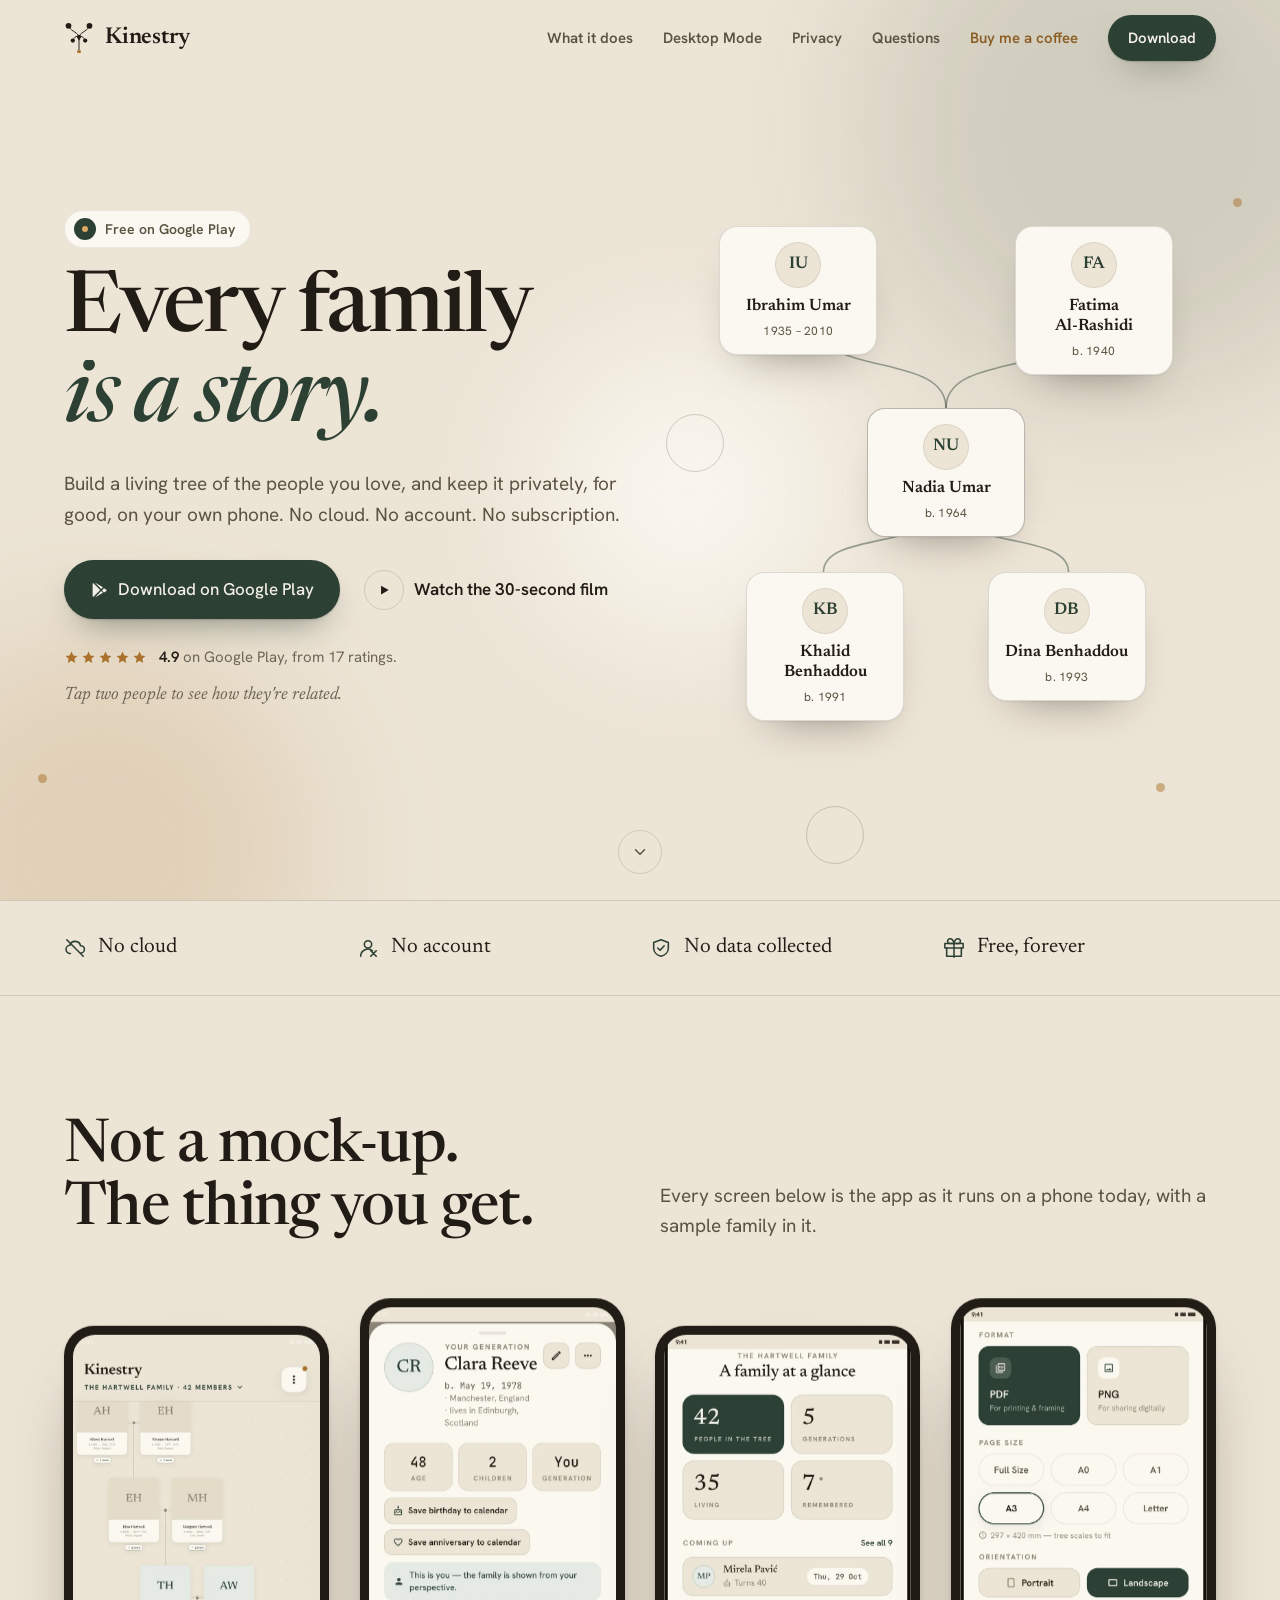
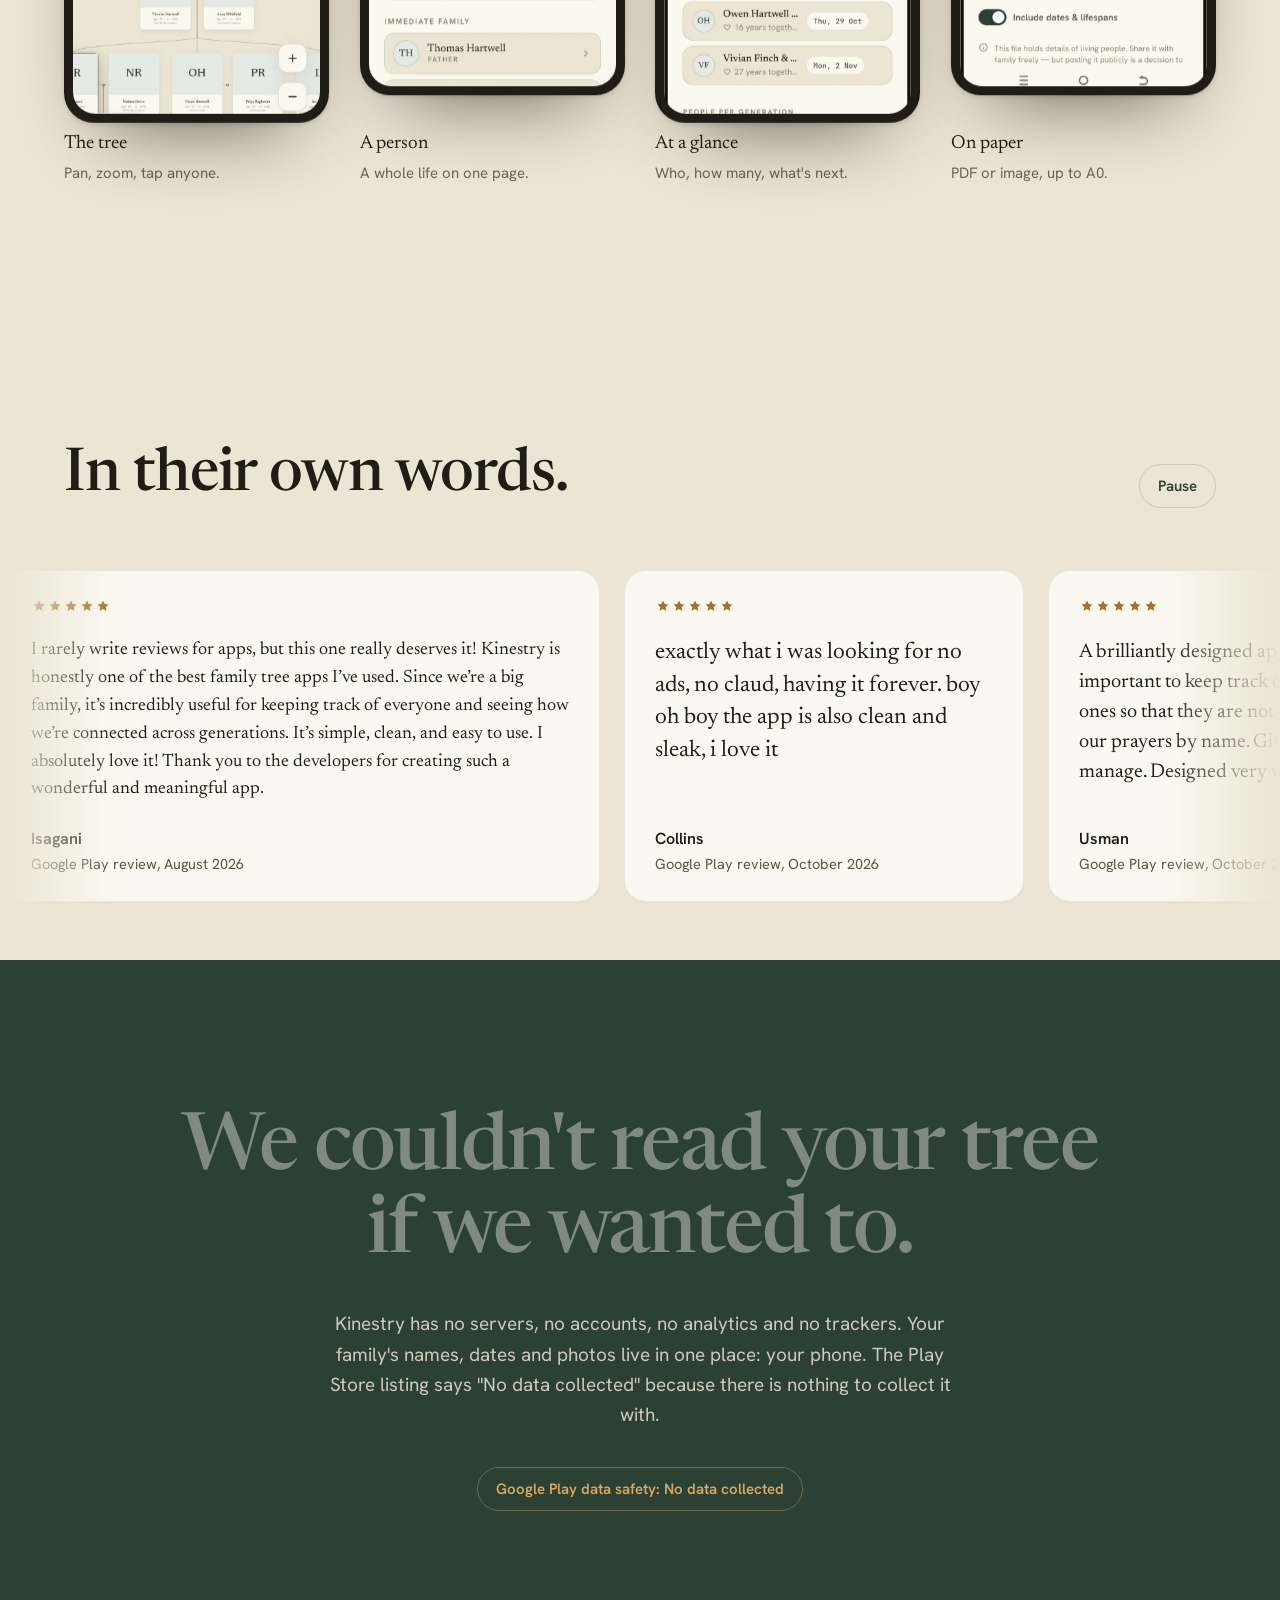
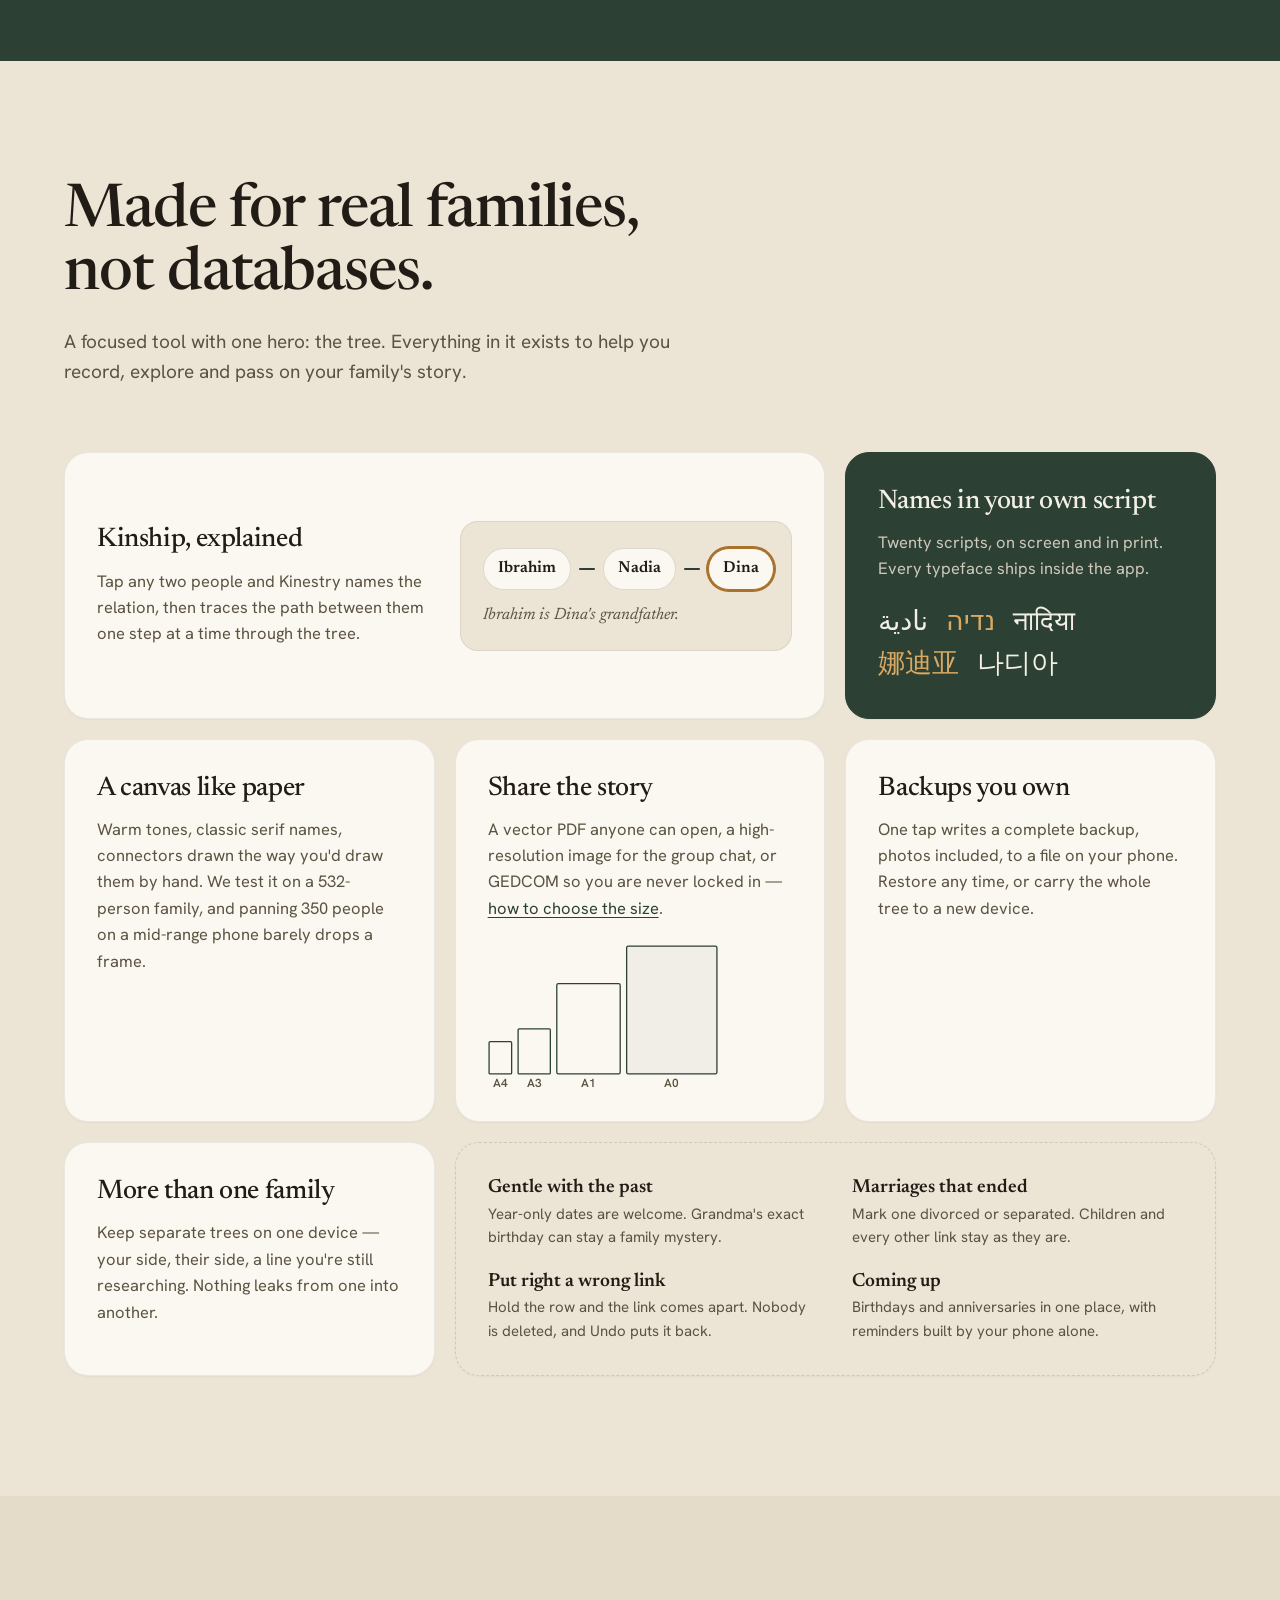
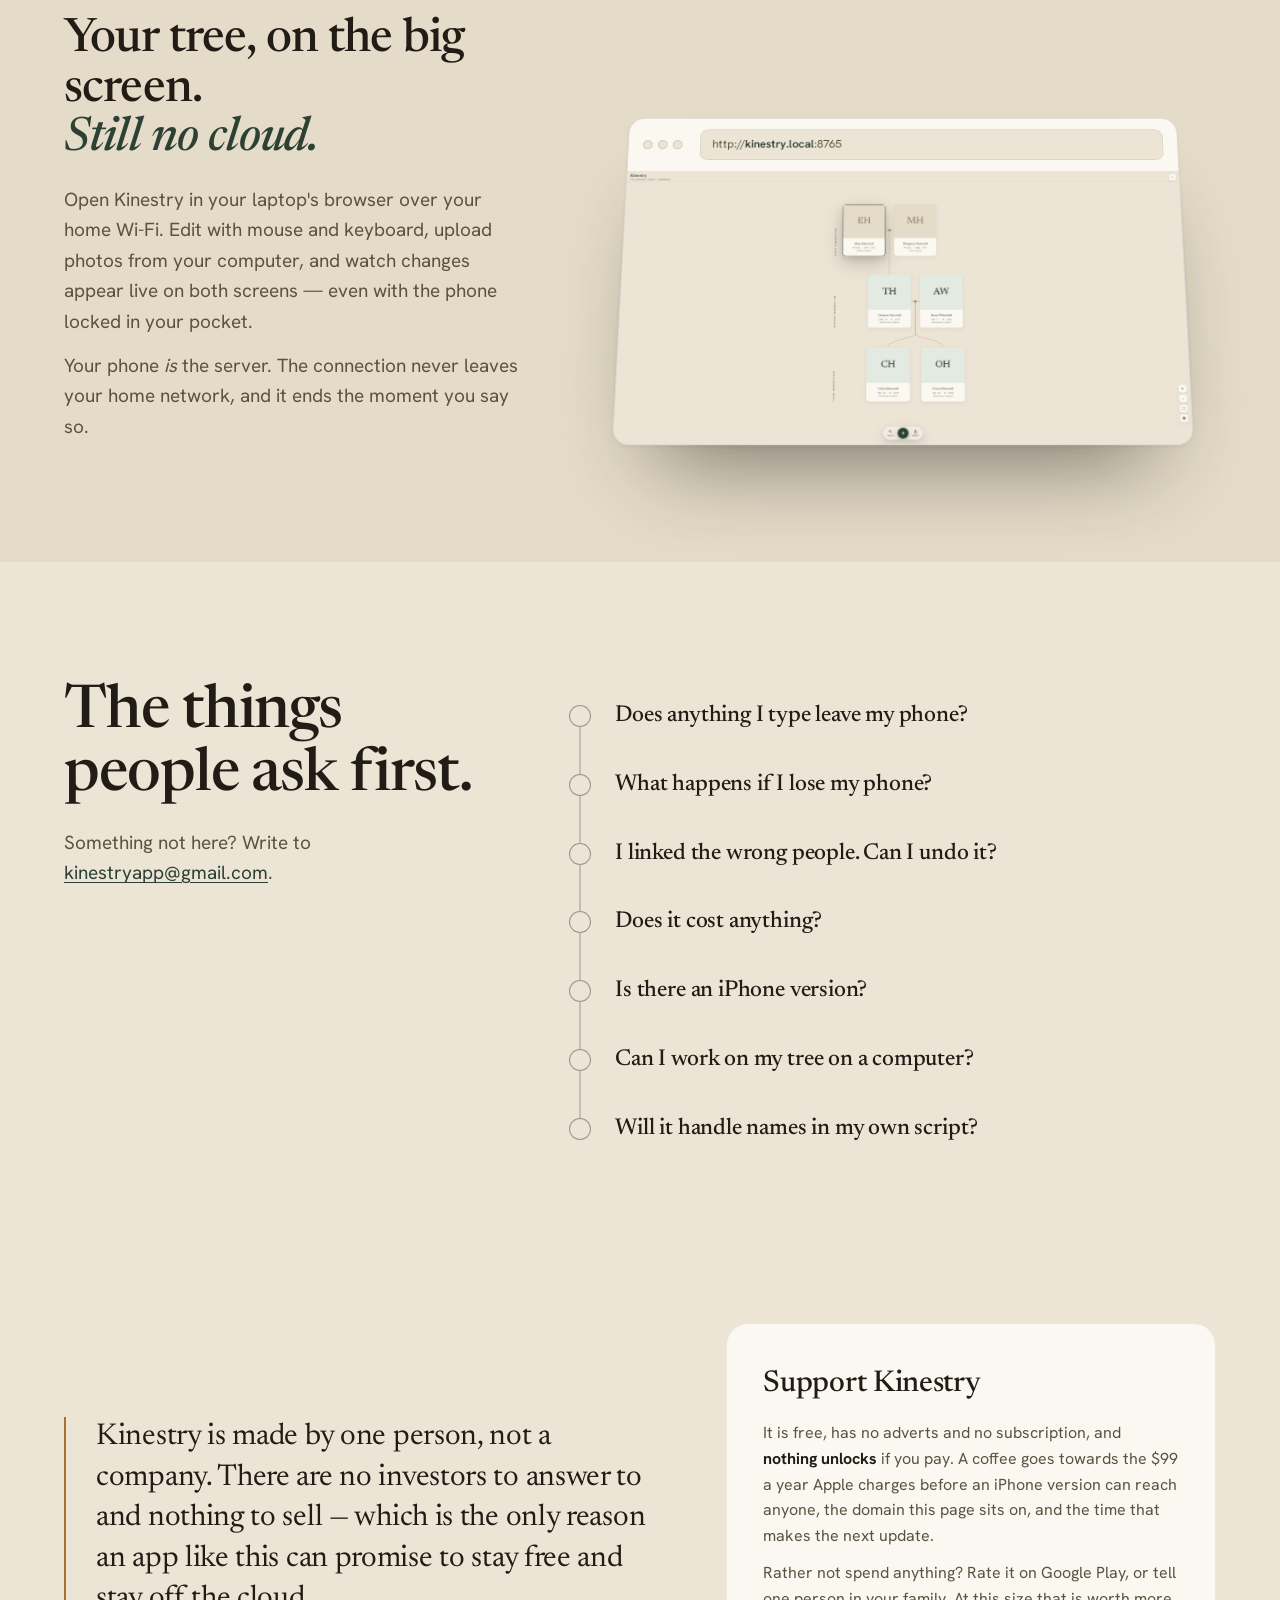
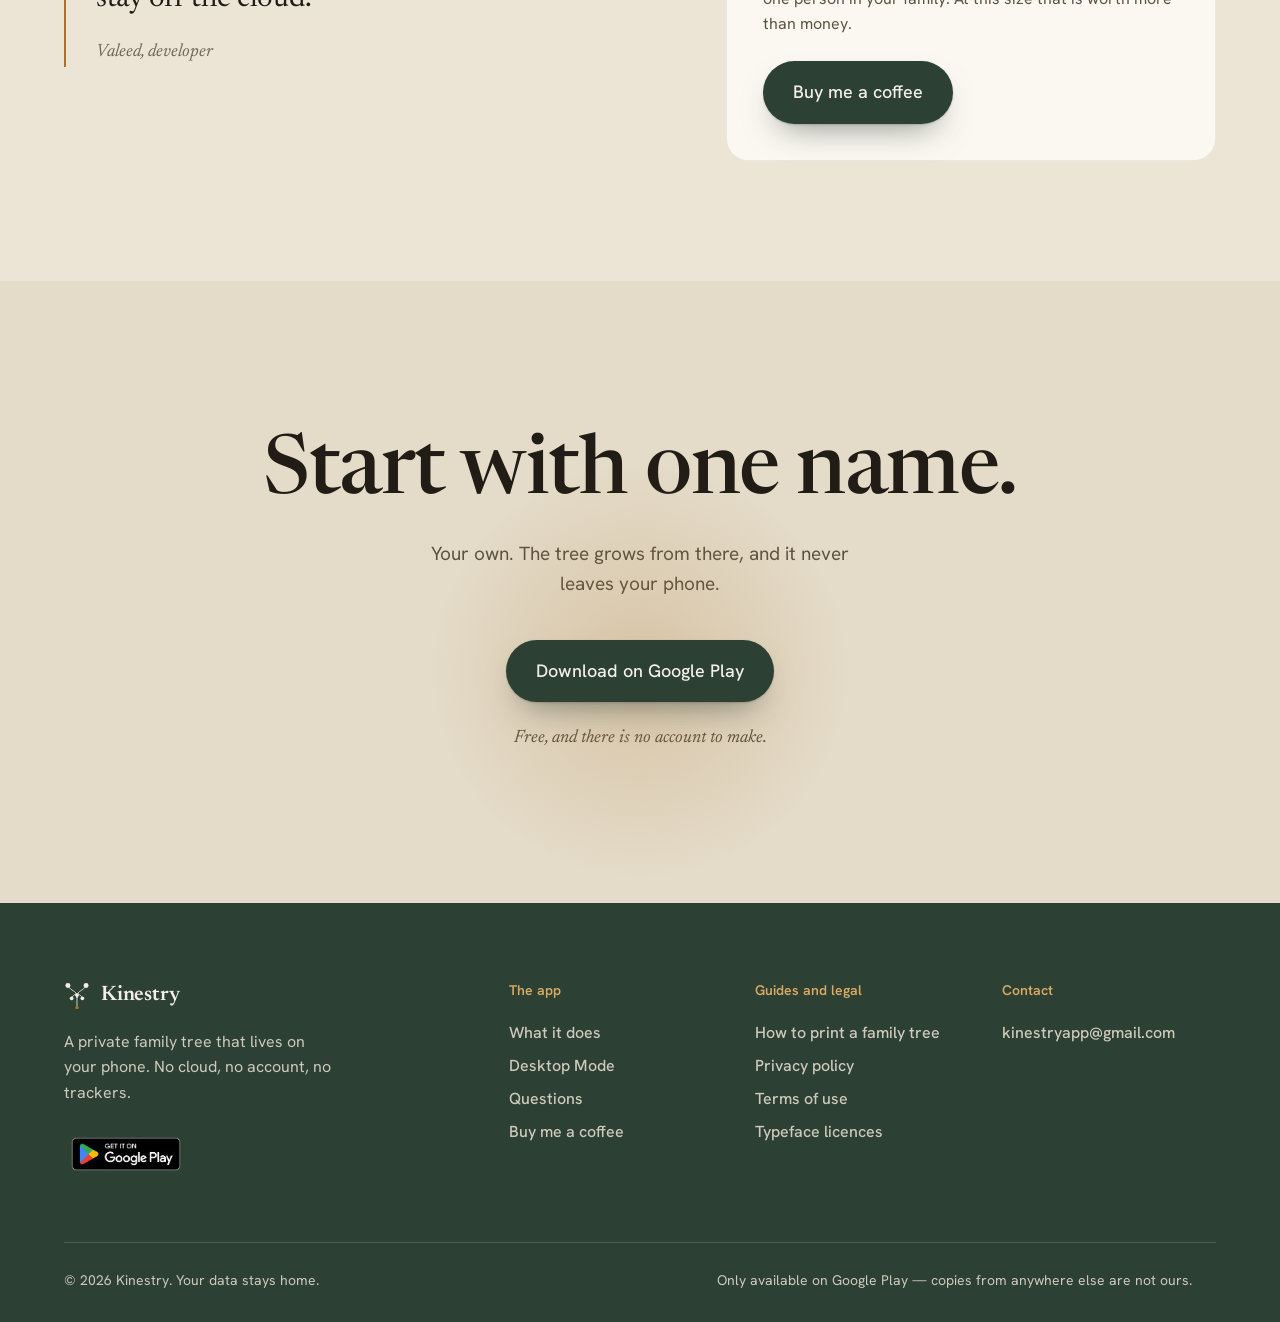
==== commit e9a93a15: "Remove the last code comment from site.js The comment-strip check only looked at whole-line comments" ====
--- a/index.html
+++ b/index.html
@@ -987,7 +987,7 @@
   ]
 }
 </script>
-<script src="site.js?v=20261114"></script>
+<script src="site.js?v=20261114b"></script>
 <script src="home.js?v=20261114c"></script>
 </body>
 </html>
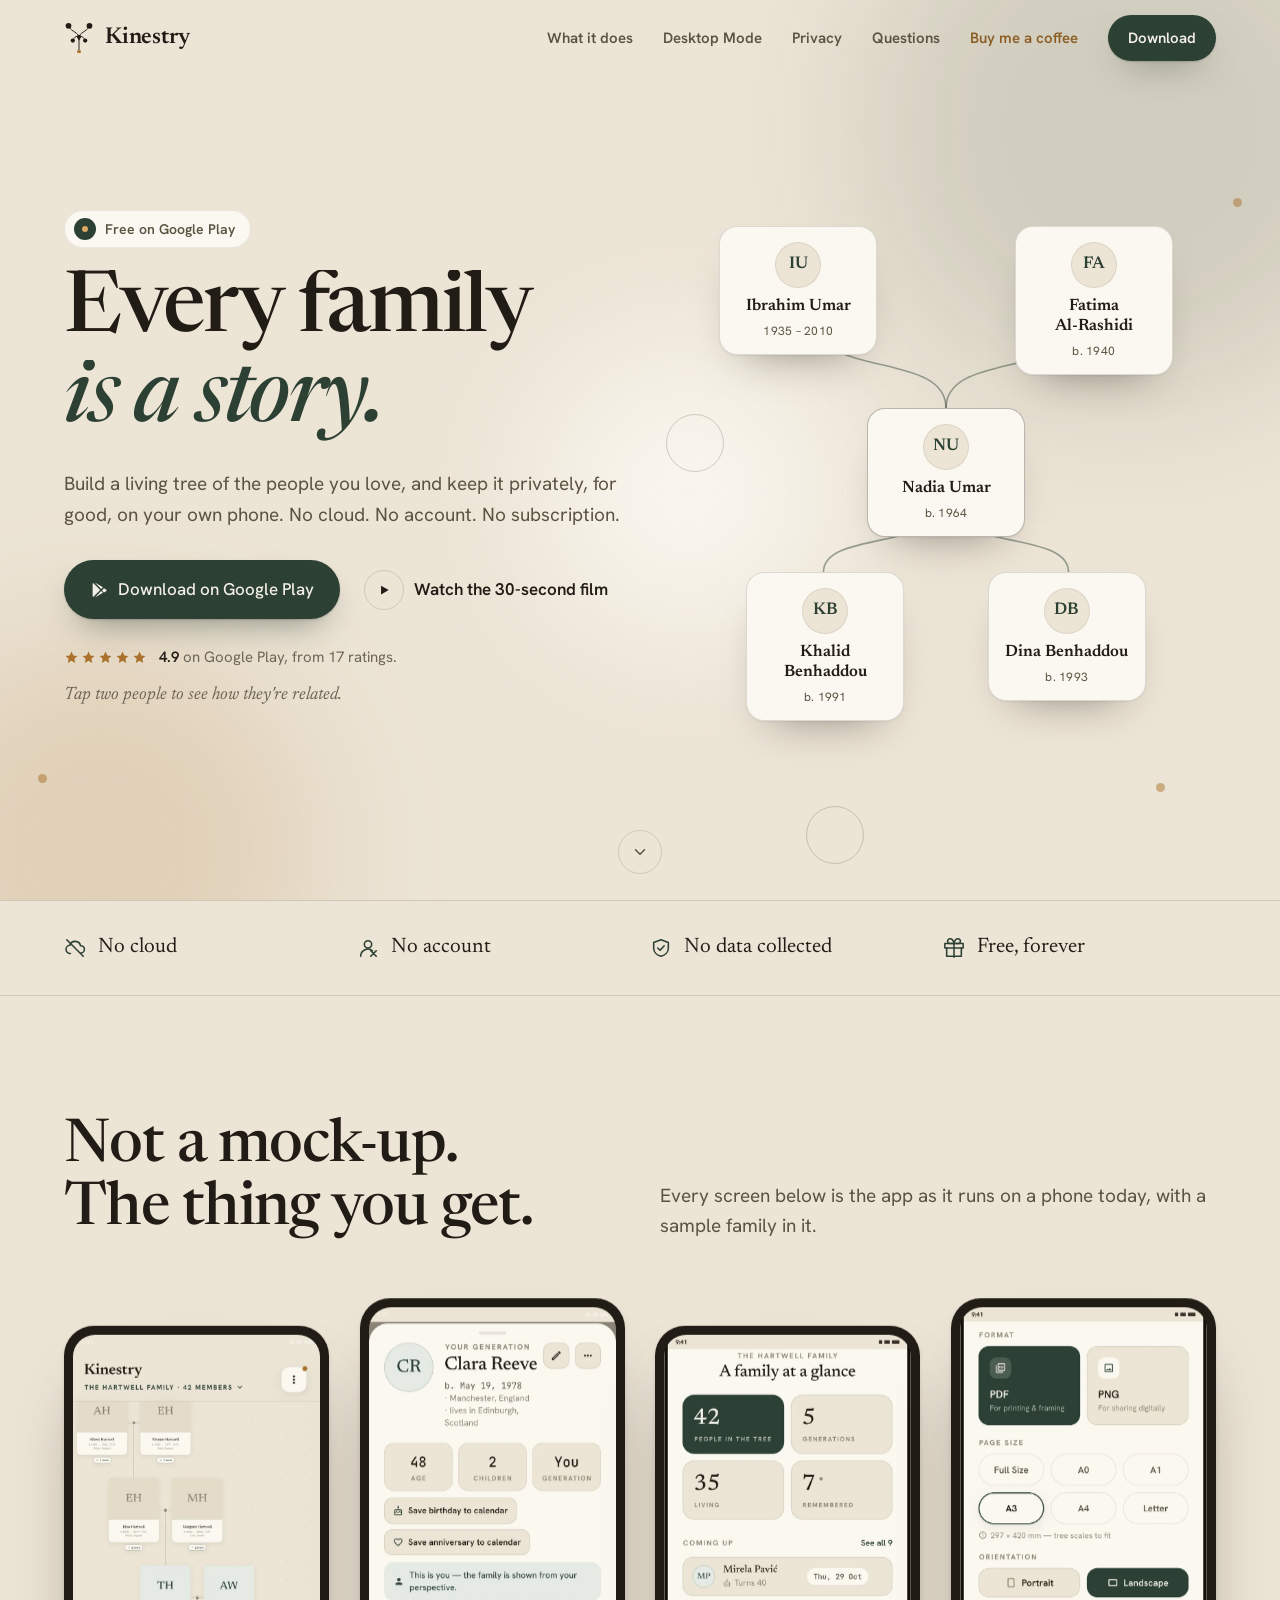
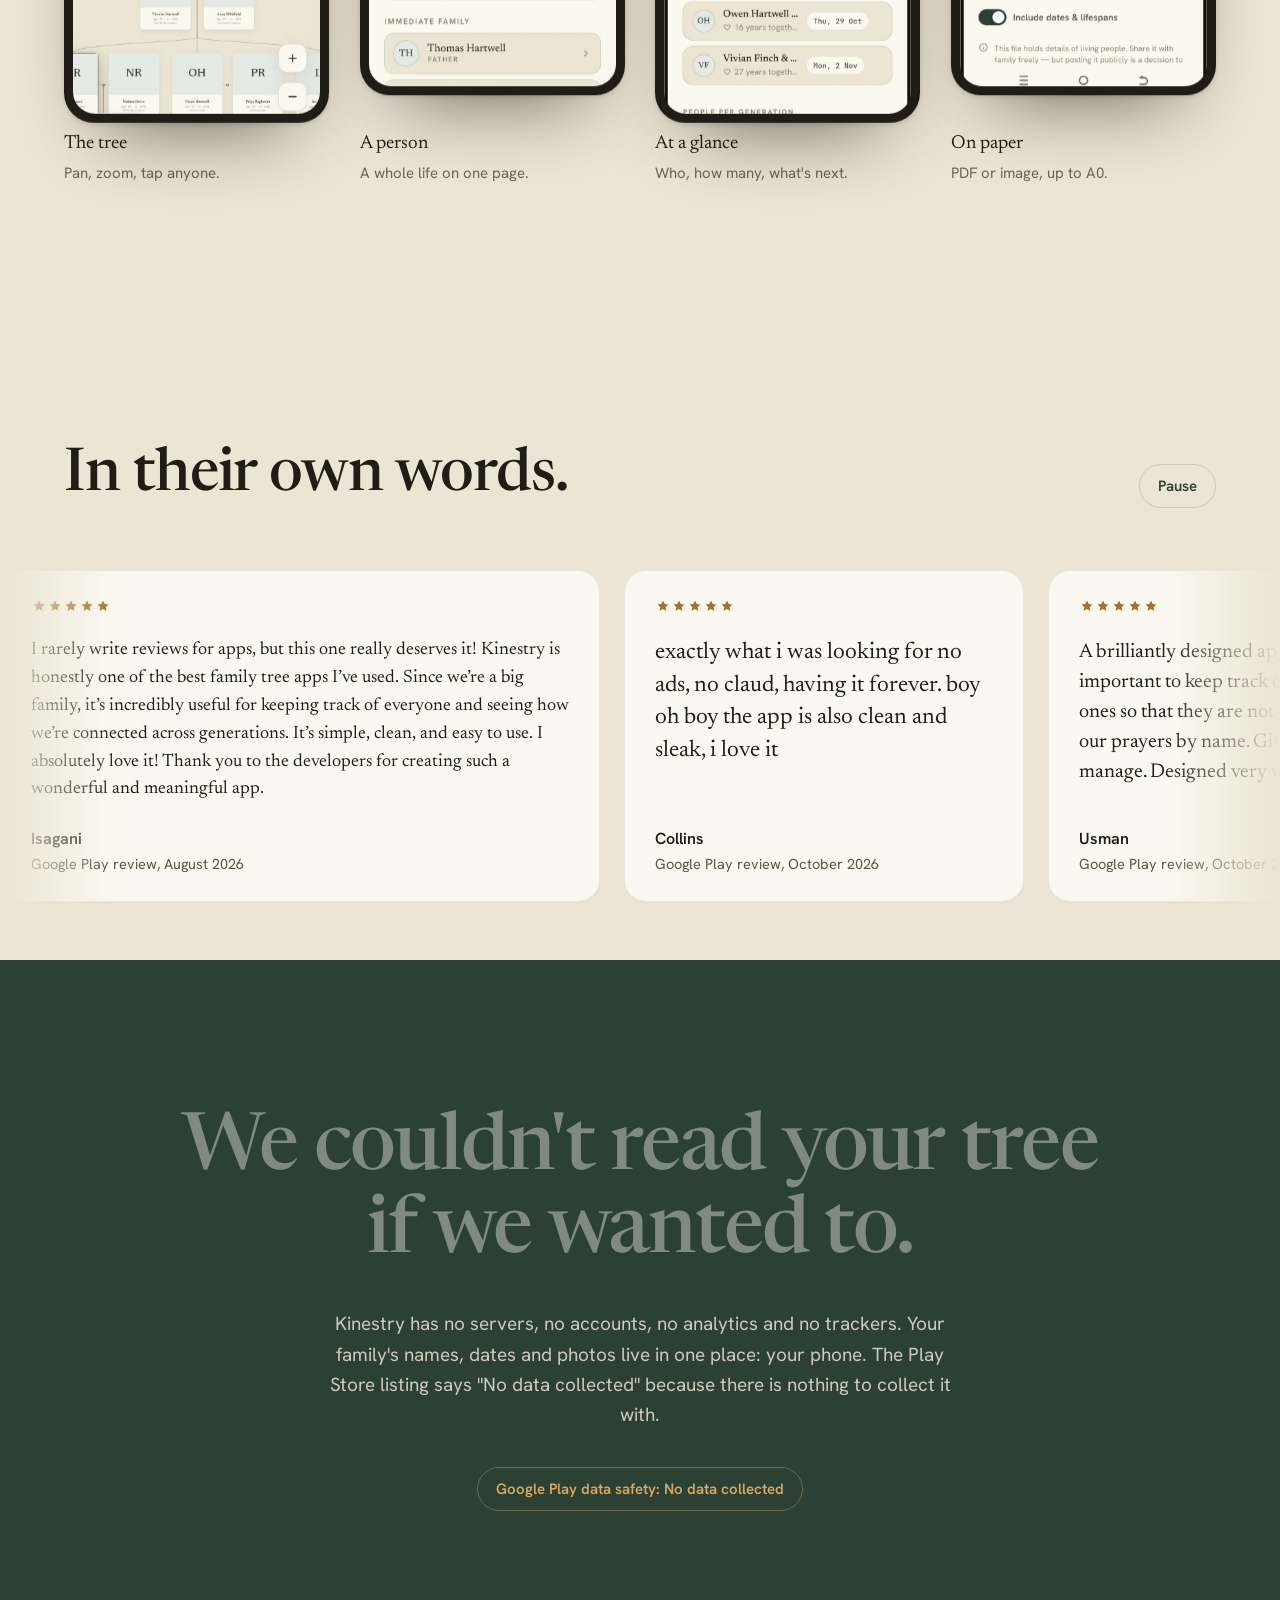
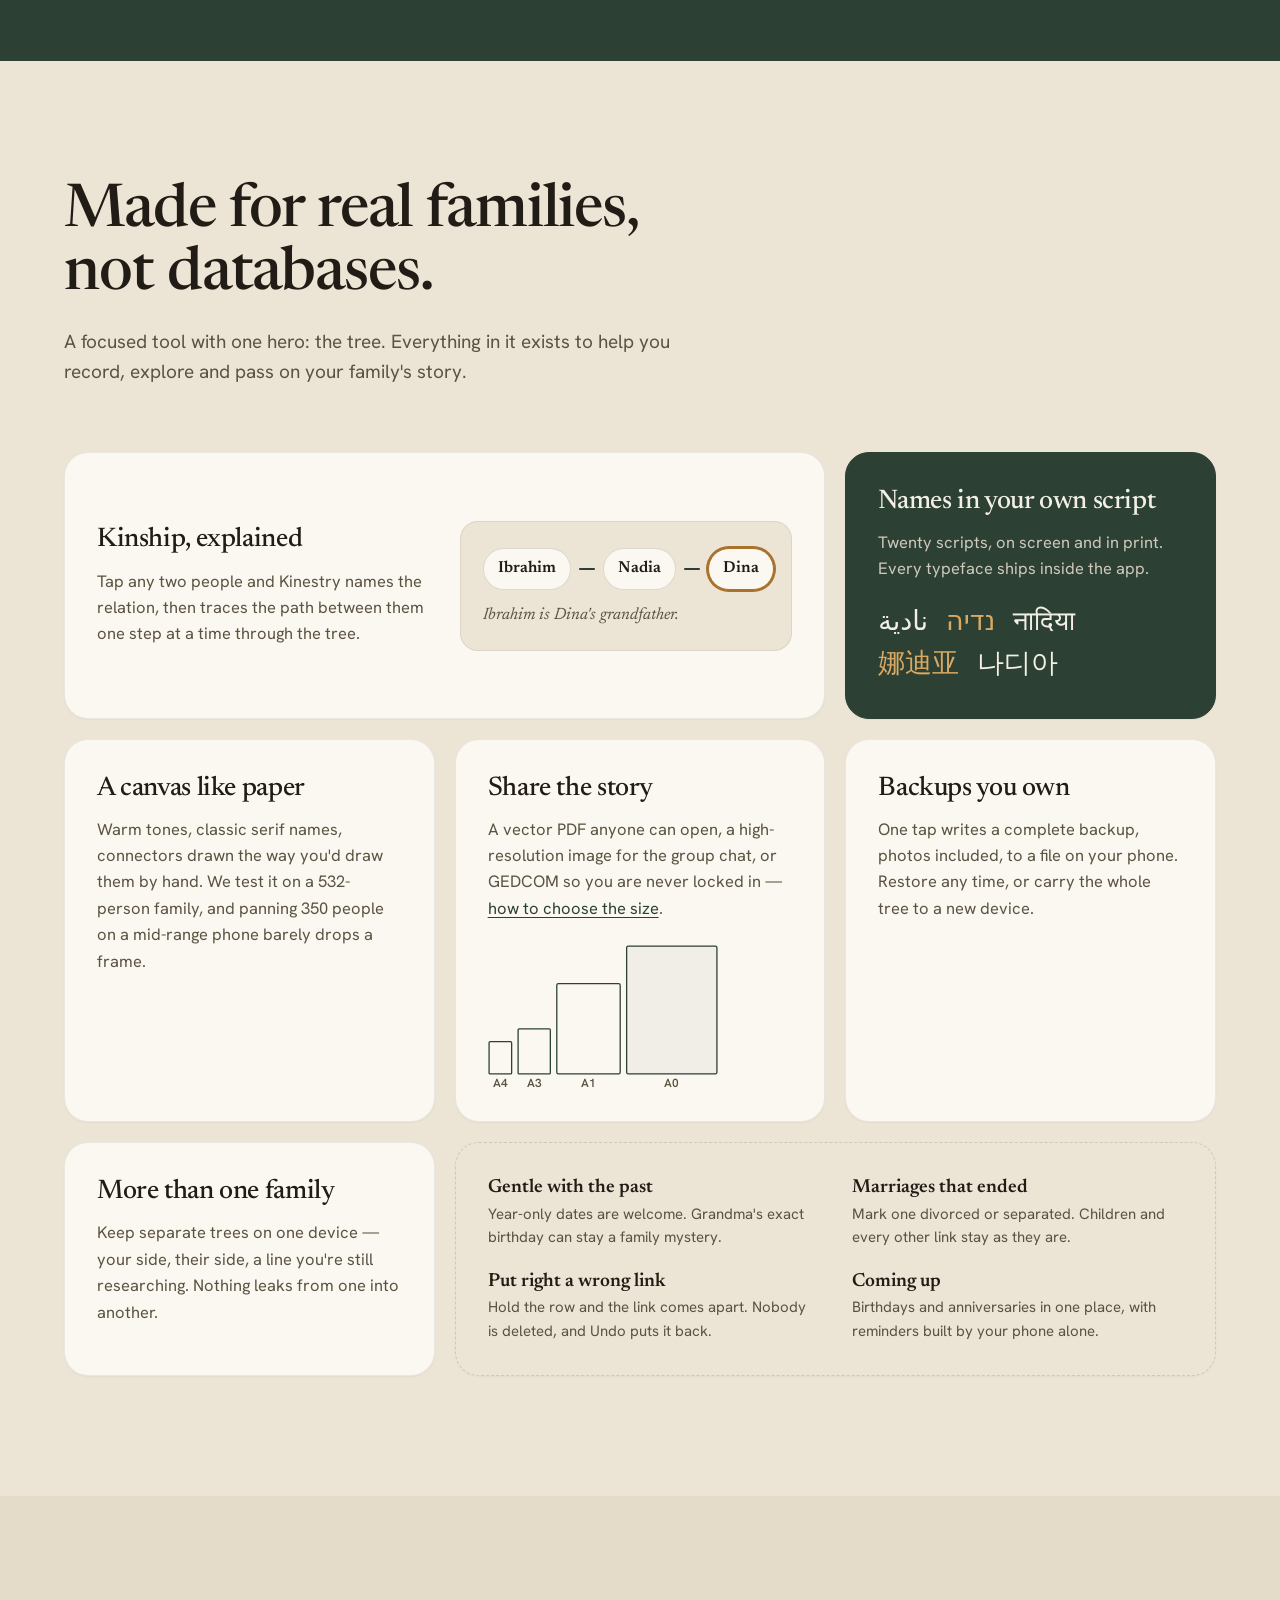
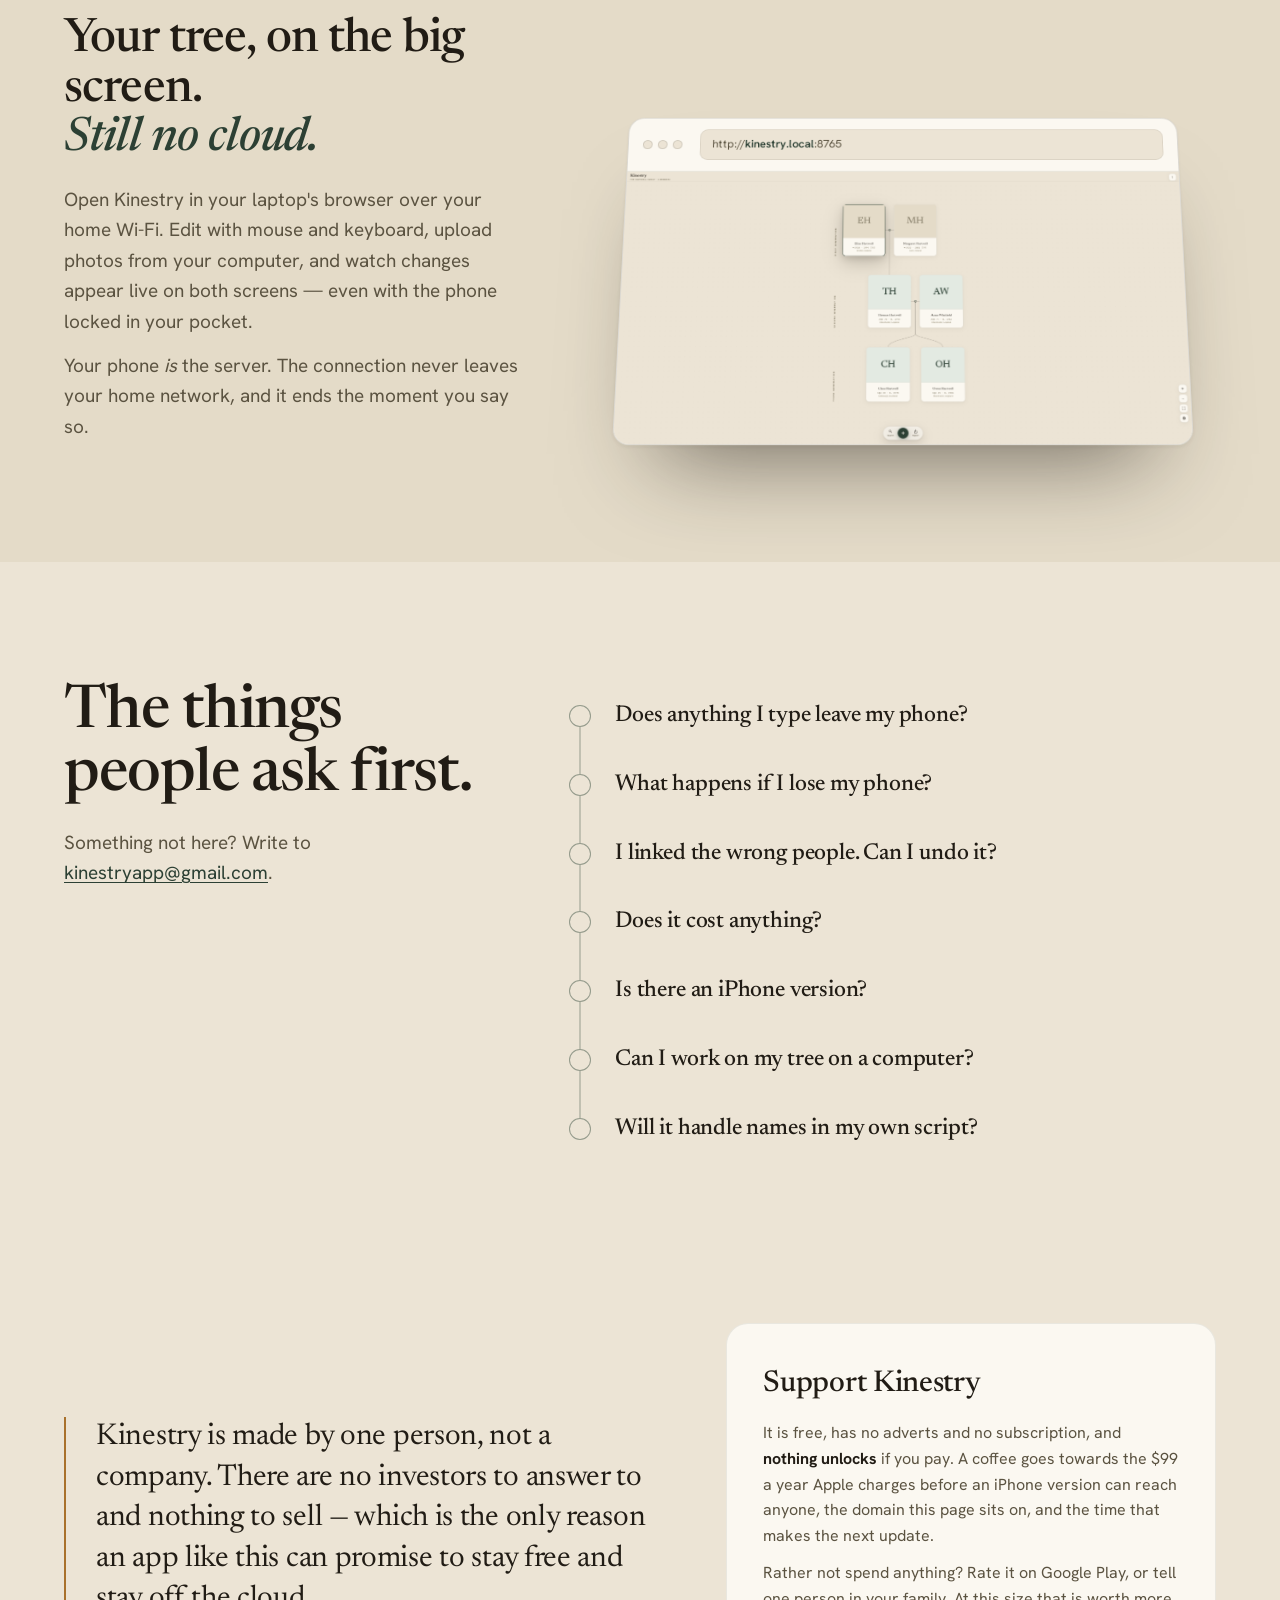
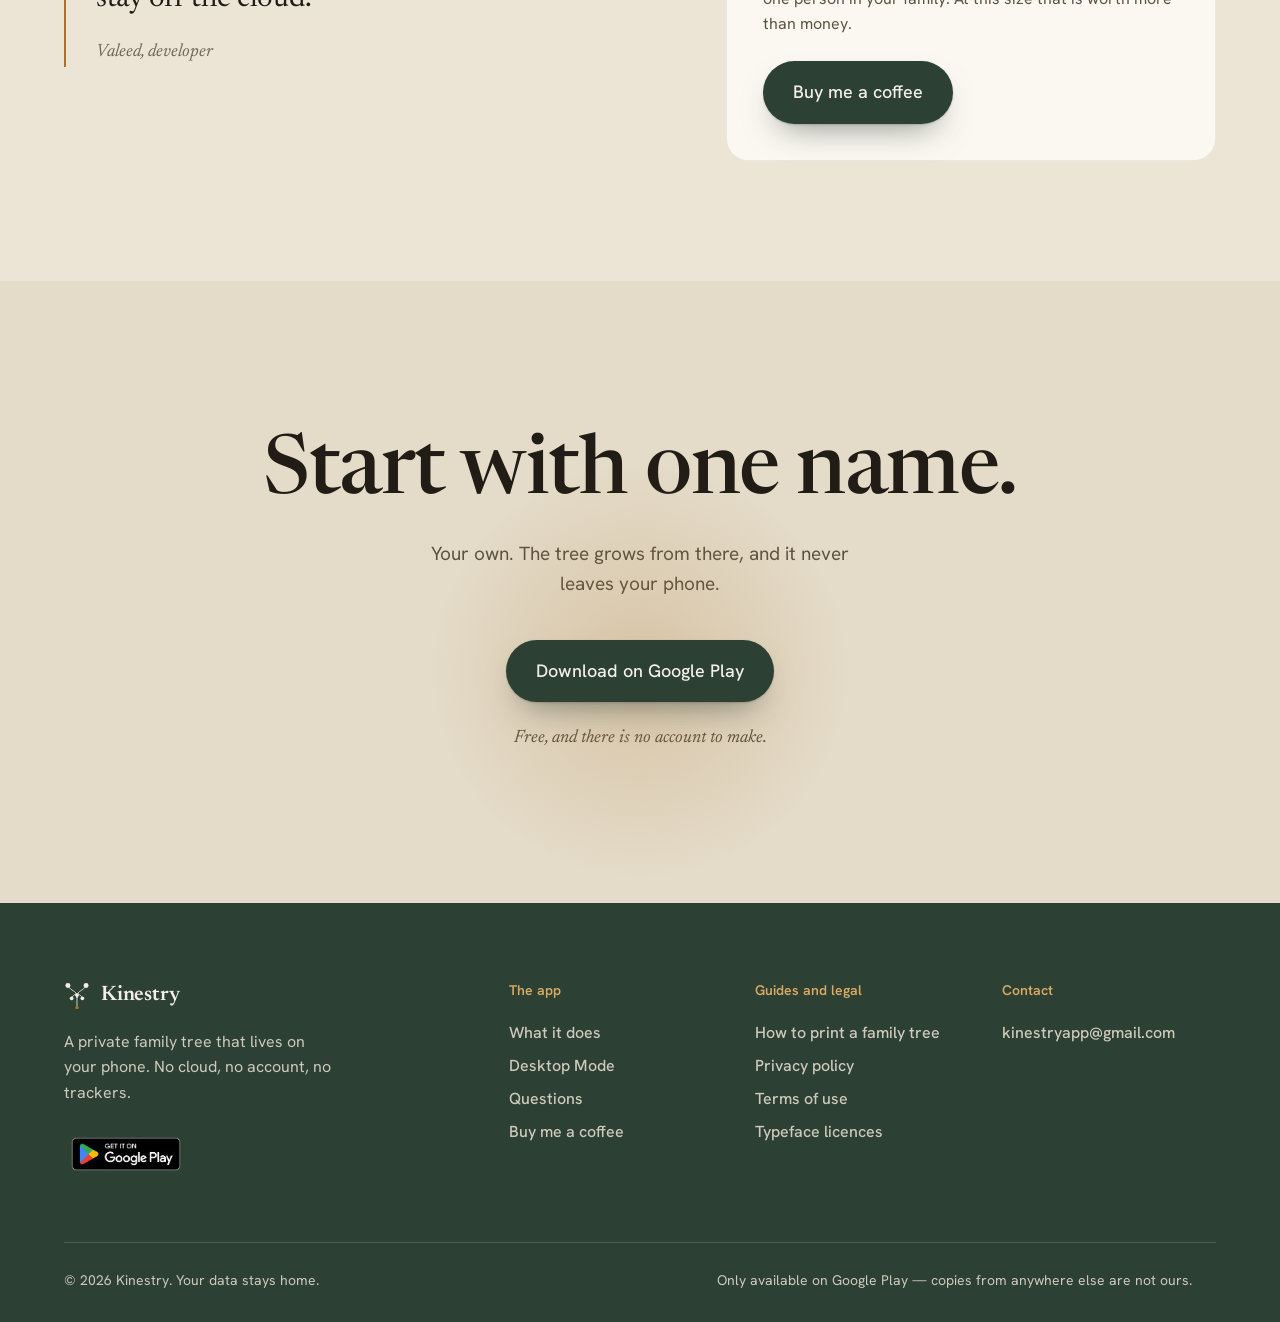
==== commit 0acf4a9b: "Keep the reviews still unless motion is on, and tidy markup The review carousel animated whether or " ====
--- a/index.html
+++ b/index.html
@@ -25,7 +25,7 @@
 <link rel="apple-touch-icon" href="apple-touch-icon.png">
 <link rel="preload" href="fonts/newsreader.full.woff2" as="font" type="font/woff2" crossorigin>
 <link rel="preload" href="fonts/hankengrotesk.woff2" as="font" type="font/woff2" crossorigin>
-<link rel="stylesheet" href="site.css?v=20261114">
+<link rel="stylesheet" href="site.css?v=20261114b">
 <script src="boot.js?v=20261114"></script>
 <style>
   section{padding:120px 0;position:relative}
@@ -208,11 +208,15 @@
     border:1px solid var(--hair);border-radius:999px;padding:9px 18px;min-height:44px;cursor:pointer;margin-left:20px;flex:none}
   .anim .marquee-toggle{display:inline-flex}
   .marquee-toggle:hover{border-color:var(--pine)}
-  .marquee{margin-top:52px;overflow:hidden;padding:10px 0 18px;
+  .marquee{margin-top:52px;padding:10px 0 18px;overflow-x:auto;scroll-snap-type:x mandatory}
+  .anim .marquee{overflow:hidden;scroll-snap-type:none;
     -webkit-mask-image:linear-gradient(90deg,transparent,#000 9%,#000 91%,transparent);mask-image:linear-gradient(90deg,transparent,#000 9%,#000 91%,transparent)}
-  .marquee-track{display:flex;align-items:stretch;width:max-content;animation:marquee var(--dur,70s) linear infinite}
+  .marquee-track{display:flex;align-items:stretch;width:max-content}
+  .anim .marquee-track{animation:marquee var(--dur,70s) linear infinite}
   .marquee-set{display:flex;align-items:stretch;list-style:none;padding-right:24px}
-  .review{flex:0 0 440px;margin-right:24px;display:flex;flex-direction:column;background:var(--card);border:1px solid var(--hair2);
+  .marquee-set[aria-hidden="true"]{display:none}
+  .anim .marquee-set[aria-hidden="true"]{display:flex}
+  .review{flex:0 0 440px;margin-right:24px;scroll-snap-align:start;display:flex;flex-direction:column;background:var(--card);border:1px solid var(--hair2);
     border-radius:22px;padding:28px 30px 26px;box-shadow:0 1px 2px rgba(33,28,21,.04);
     transition:transform .35s var(--ease-out),border-color .3s ease,box-shadow .35s ease}
   .review:last-child{margin-right:0}
@@ -340,8 +344,6 @@
   @media (max-width:900px){
     section{padding:90px 0}
     .hero{padding-top:100px}
-    .hero-grid{grid-template-columns:1fr}
-    .grove{margin:0 auto}
     .trust ul{grid-template-columns:repeat(2,1fr)}
     .screens-head{grid-template-columns:1fr;grid-gap:0;gap:0}
     .screens-head .lead{justify-self:start;margin-top:18px}
@@ -433,11 +435,6 @@
   @media (prefers-reduced-motion:reduce){
     .blob,.mark,.node .sway,.scroll-down svg,.badge i,.glow-wrap::before{animation:none!important}
     header.top nav a{animation:none!important}
-    .marquee-track{animation:none!important}
-    .marquee{overflow-x:auto;-webkit-mask-image:none;mask-image:none;scroll-snap-type:x mandatory}
-    .marquee-set[aria-hidden="true"]{display:none}
-    .review{scroll-snap-align:start}
-    .marquee-toggle{display:none!important}
   }
   @media print{
     header.top,.hero-shapes-back,.hero-shapes-mid,.scroll-down,.glow-wrap::before{display:none}
@@ -577,7 +574,7 @@
 <section class="voices" aria-labelledby="voices-h">
   <div class="container voices-head">
     <h2 id="voices-h" data-a>In their own words.</h2>
-    <button type="button" class="marquee-toggle" aria-pressed="false" aria-controls="reviews">Pause</button>
+    <button type="button" class="marquee-toggle" aria-controls="reviews">Pause</button>
   </div>
   <div class="marquee" id="reviews" data-a>
     <div class="marquee-track">
@@ -973,7 +970,7 @@
       "name": "Can I work on my tree on a computer?",
       "acceptedAnswer": {
         "@type": "Answer",
-        "text": "Yes. Desktop Mode serves your tree to a browser on the same Wi‑Fi, so you can edit on a big screen with a keyboard. The connection is between your phone and your own computer; nothing travels over the internet."
+        "text": "Yes. Desktop Mode serves your tree to a browser on the same Wi-Fi, so you can edit on a big screen with a keyboard. The connection is between your phone and your own computer; nothing travels over the internet."
       }
     },
     {
@@ -988,6 +985,6 @@
 }
 </script>
 <script src="site.js?v=20261114b"></script>
-<script src="home.js?v=20261114c"></script>
+<script src="home.js?v=20261114d"></script>
 </body>
 </html>
--- a/site.css
+++ b/site.css
@@ -93,9 +93,8 @@
 }
 .page-head h1 em{font-style:italic;color:var(--pine)}
 .page-head .sub{margin-top:18px;font-size:19px;color:var(--ink2);max-width:40em}
-.page-head h1,.page-head .sub,.page-head .actions{animation:pageIn .9s var(--ease-expo) both}
+.page-head h1,.page-head .sub{animation:pageIn .9s var(--ease-expo) both}
 .page-head .sub{animation-delay:.12s}
-.page-head .actions{animation-delay:.22s}
 @keyframes pageIn{from{opacity:0;transform:translateY(22px)}to{opacity:1;transform:none}}
 
 .prose{padding-top:56px;padding-bottom:96px}
@@ -165,7 +164,7 @@
 }
 @media (prefers-reduced-motion:reduce){
   *{scroll-behavior:auto!important}
-  .page-head h1,.page-head .sub,.page-head .actions{animation:none}
+  .page-head h1,.page-head .sub{animation:none}
   .btn-primary{transition:none}
 }
 @media print{
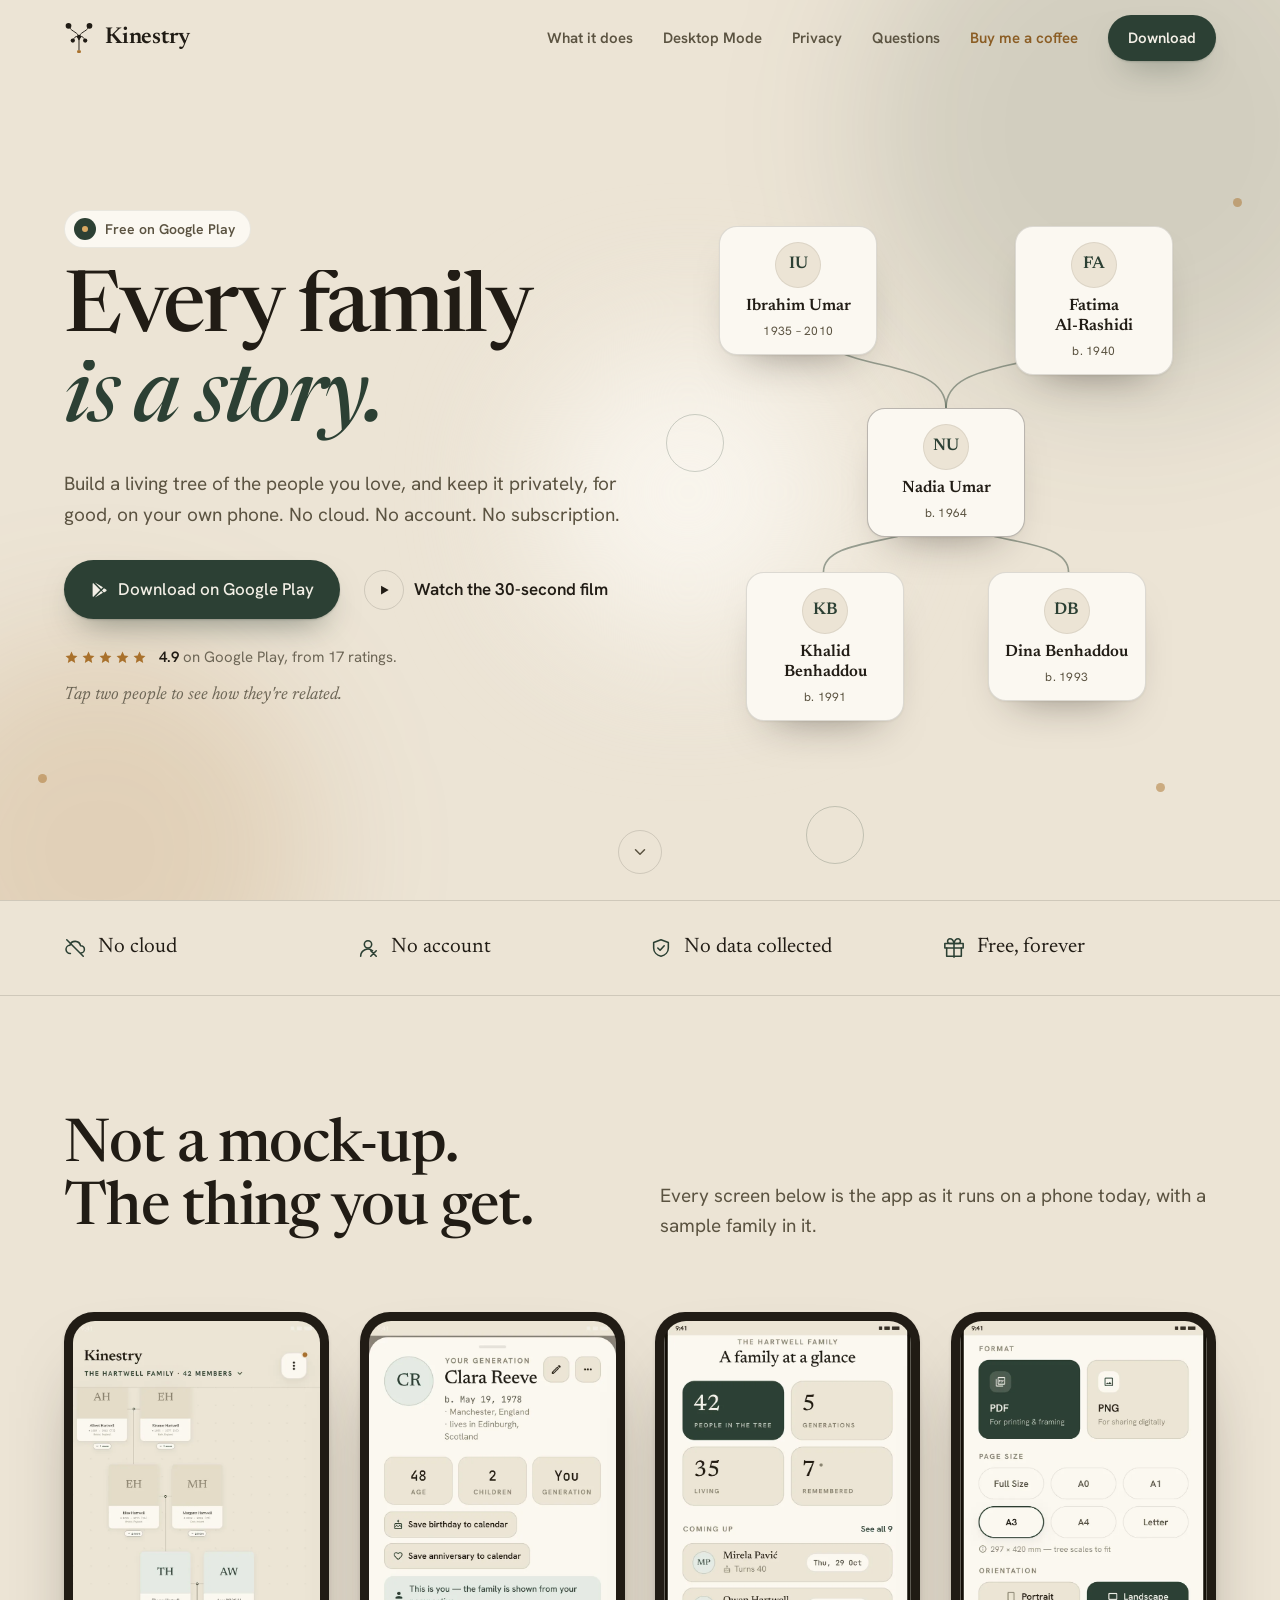
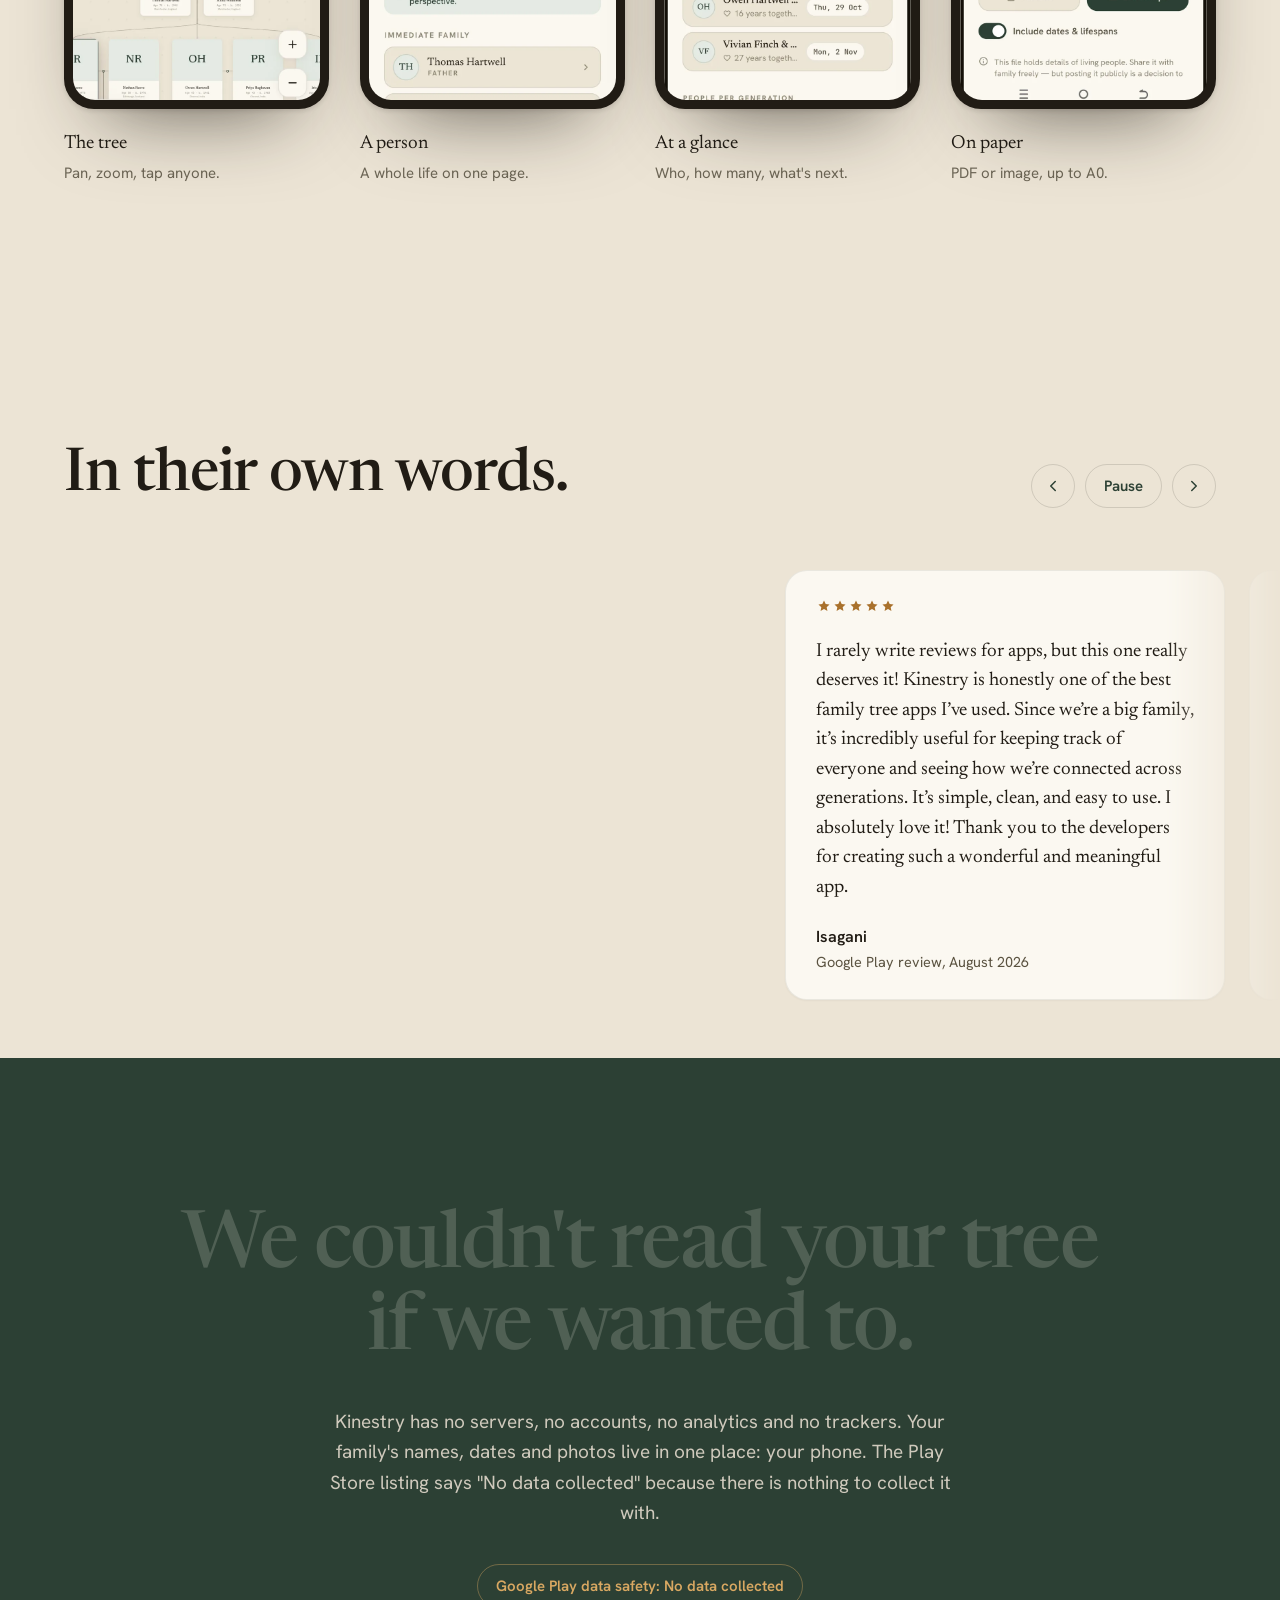
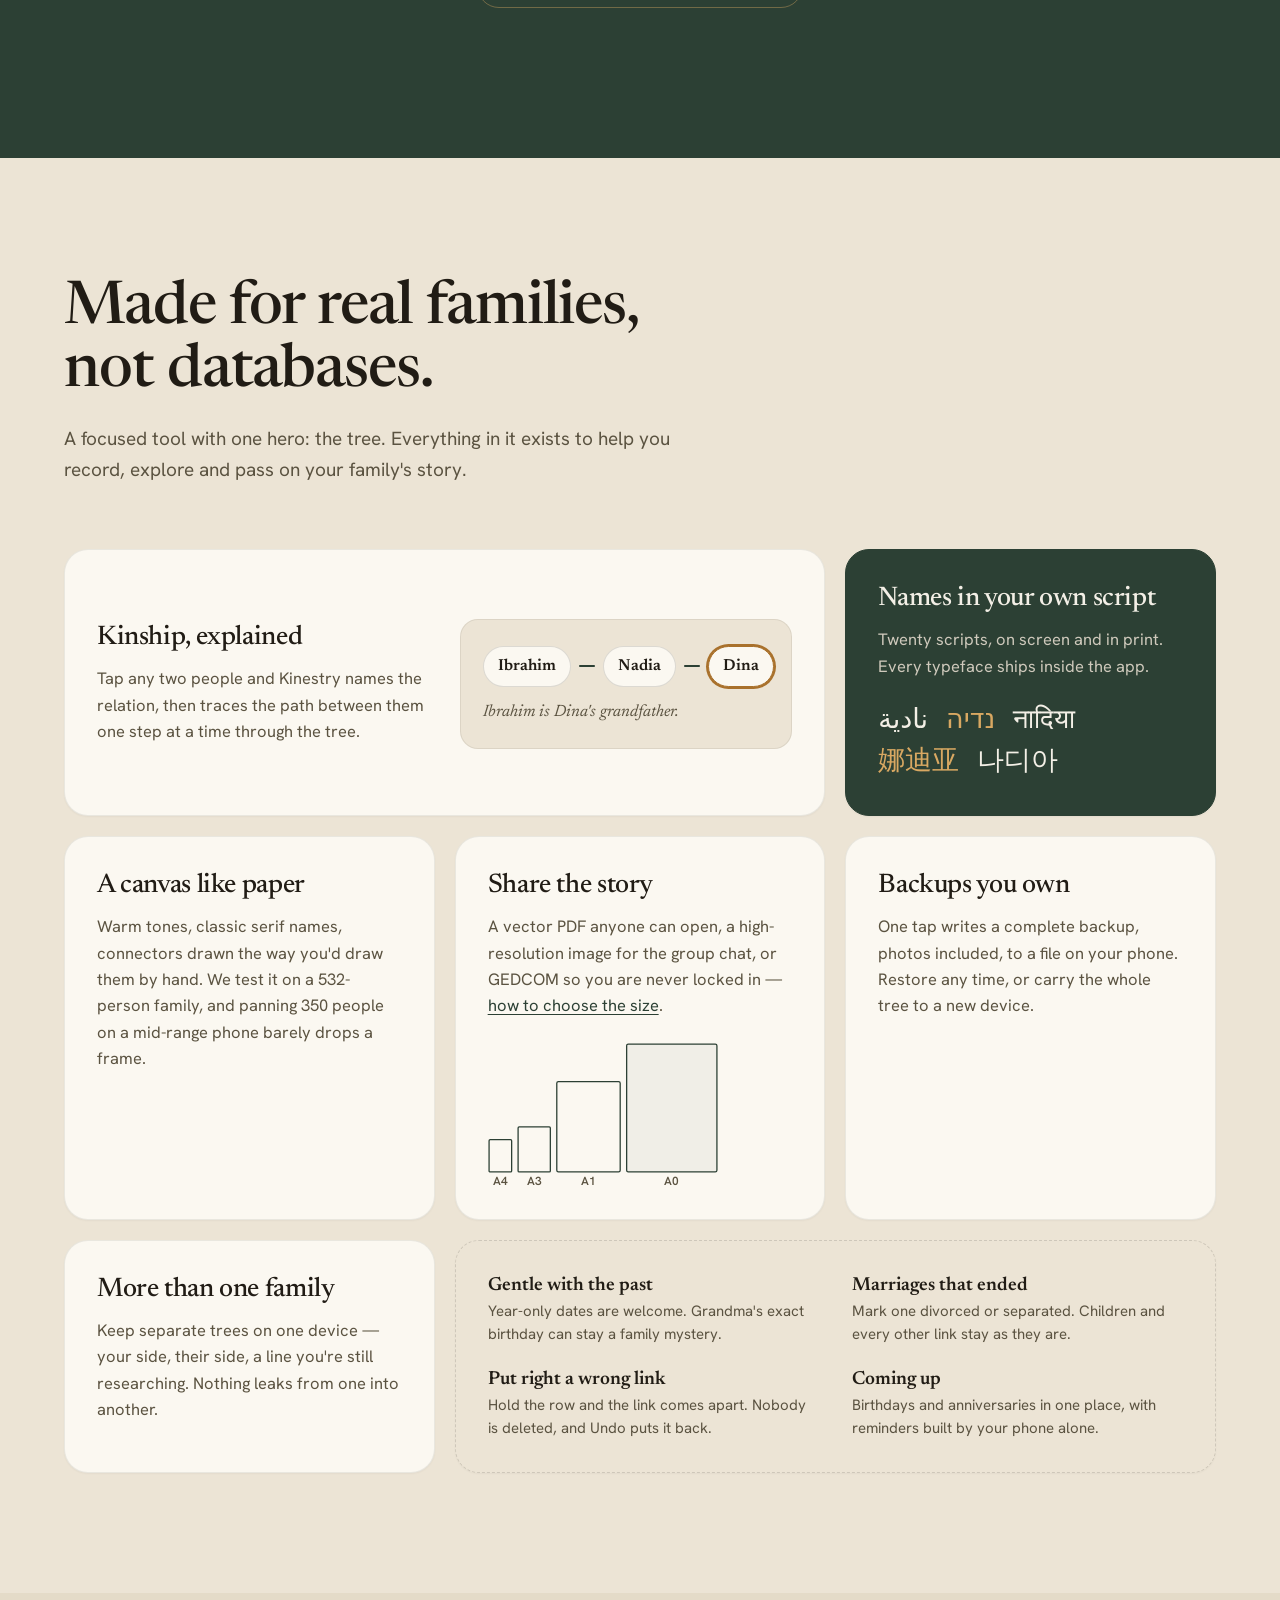
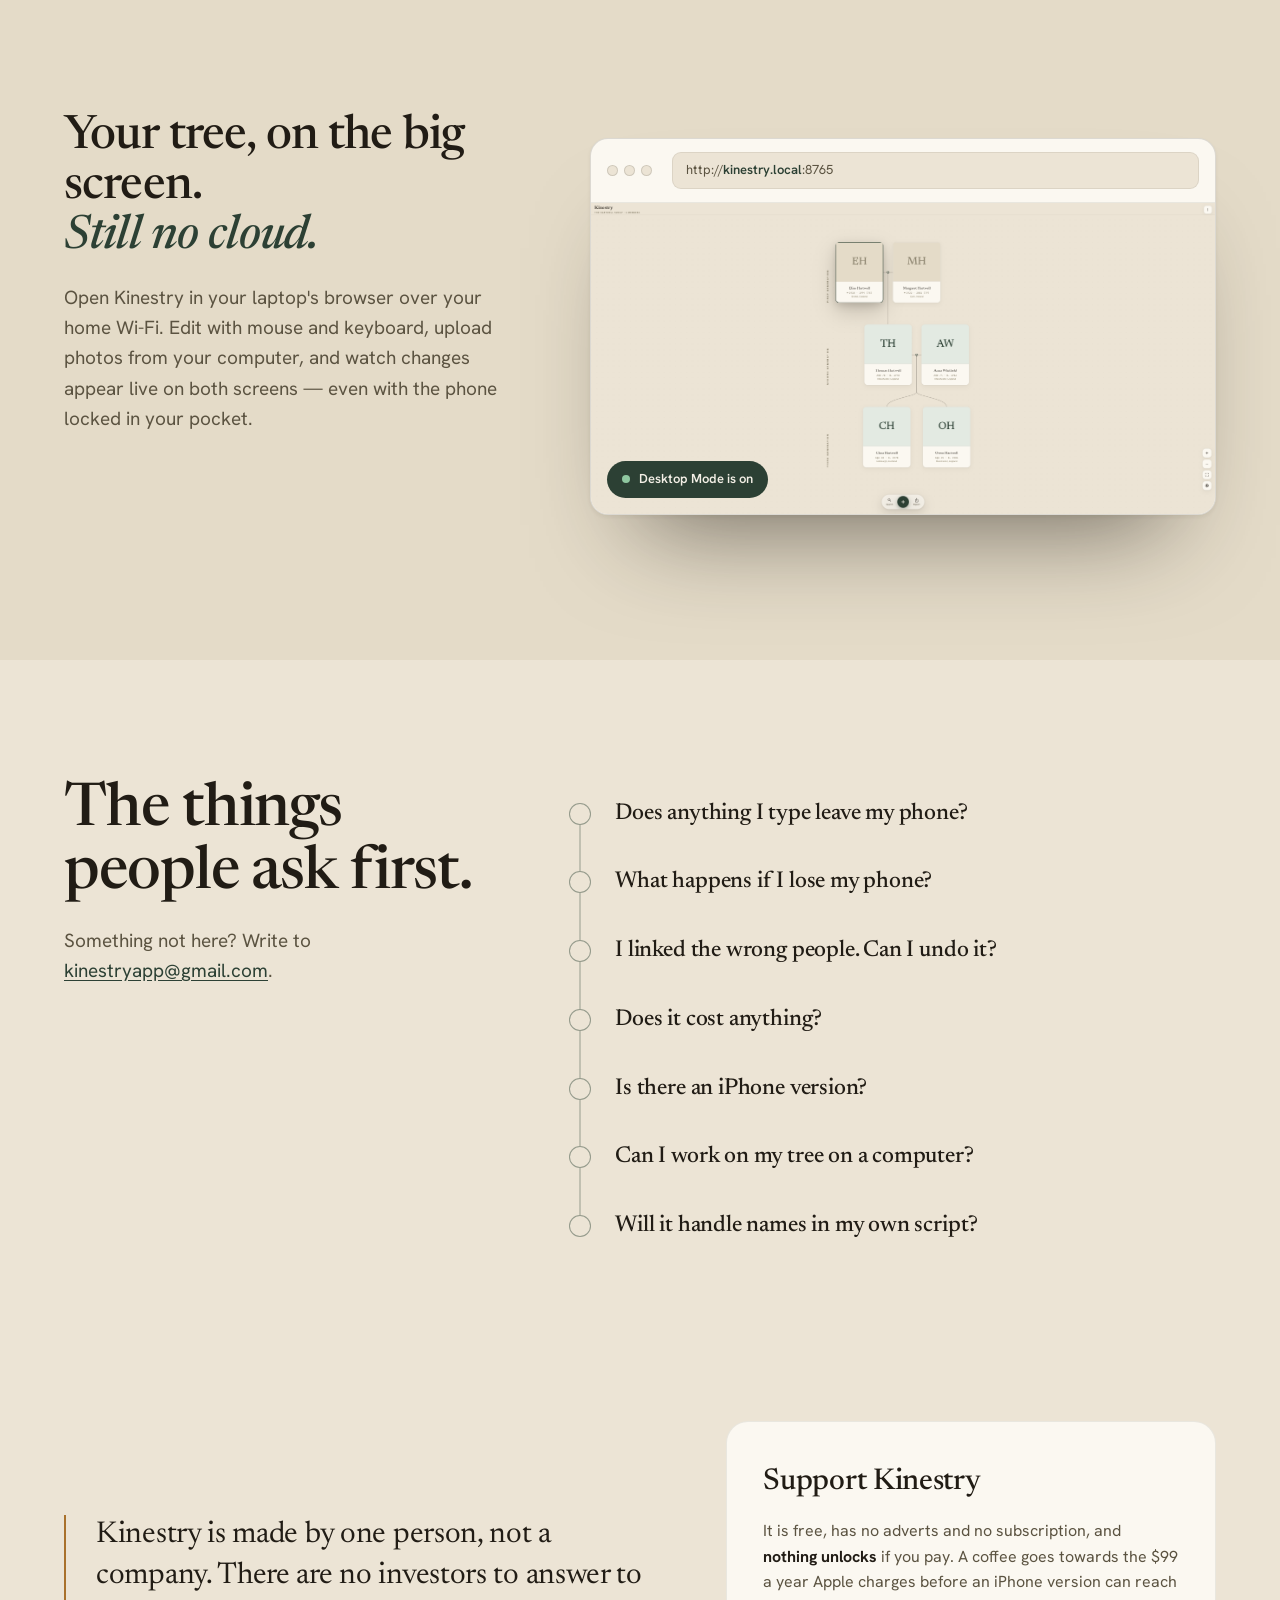
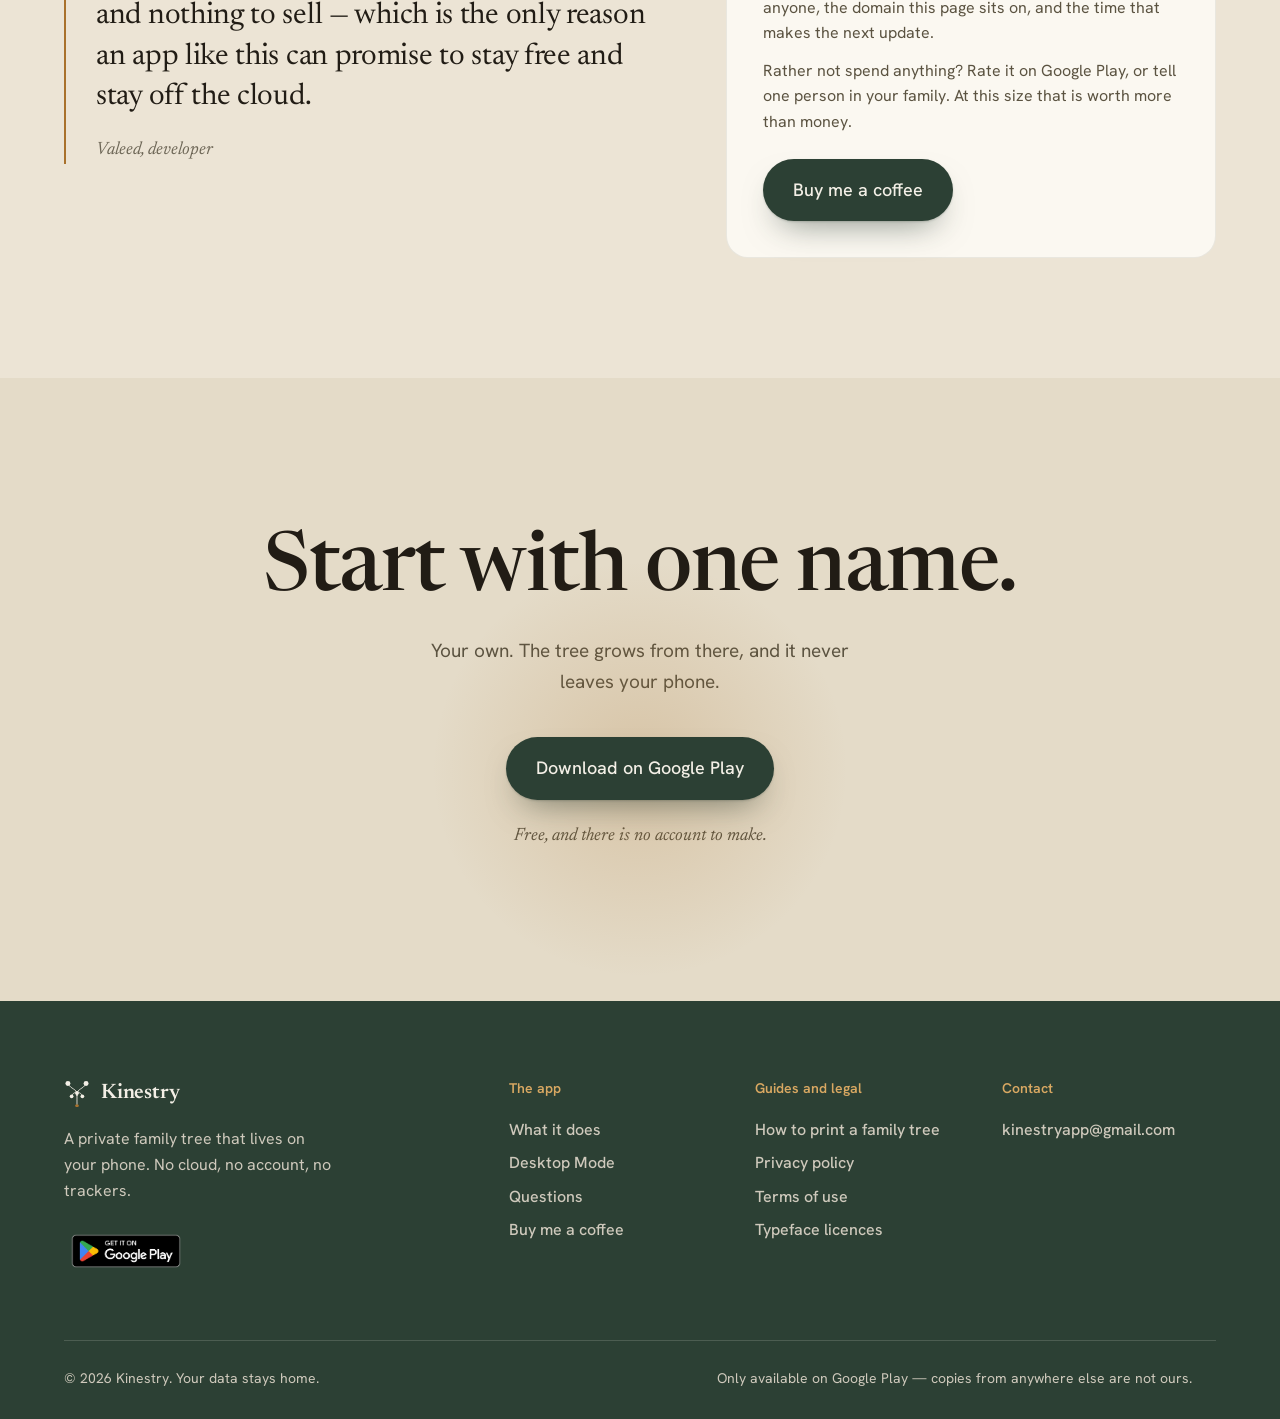
==== commit cab05235: "Let people move the reviews, and keep every card and promise even The reviews drifted on a CSS loop " ====
--- a/index.html
+++ b/index.html
@@ -203,17 +203,23 @@
   .also h3{font-family:var(--serif);font-weight:600;font-size:19px;letter-spacing:0}
   .also p{color:var(--ink2);font-size:15px;margin-top:4px;line-height:1.55}
 
-  .voices-head{display:flex;align-items:flex-end;justify-content:space-between}
-  .marquee-toggle{display:none;align-items:center;font:inherit;font-size:15px;font-weight:600;color:var(--pine);background:transparent;
-    border:1px solid var(--hair);border-radius:999px;padding:9px 18px;min-height:44px;cursor:pointer;margin-left:20px;flex:none}
+  .voices-head{display:flex;align-items:flex-end;justify-content:space-between;flex-wrap:wrap;grid-gap:16px 20px;gap:16px 20px}
+  .marquee-ctrl{display:flex;align-items:center;grid-gap:10px;gap:10px;flex:none}
+  .marquee-toggle,.marquee-step{align-items:center;justify-content:center;font:inherit;font-size:15px;font-weight:600;color:var(--pine);background:transparent;
+    border:1px solid var(--hair);border-radius:999px;min-height:44px;cursor:pointer;flex:none}
+  .marquee-toggle{display:none;padding:9px 18px}
   .anim .marquee-toggle{display:inline-flex}
-  .marquee-toggle:hover{border-color:var(--pine)}
+  .marquee-step{display:inline-flex;width:44px;padding:0}
+  .marquee-step[hidden]{display:none}
+  .marquee-step svg{width:18px;height:18px}
+  .marquee-toggle:hover,.marquee-step:hover{border-color:var(--pine)}
+  .marquee-toggle:focus-visible,.marquee-step:focus-visible{outline:2px solid var(--pine);outline-offset:2px}
   .marquee{margin-top:52px;padding:10px 0 18px;overflow-x:auto;scroll-snap-type:x mandatory}
-  .anim .marquee{overflow:hidden;scroll-snap-type:none;
+  .anim .marquee{scroll-snap-type:none;scrollbar-width:none;
     -webkit-mask-image:linear-gradient(90deg,transparent,#000 9%,#000 91%,transparent);mask-image:linear-gradient(90deg,transparent,#000 9%,#000 91%,transparent)}
   .marquee-track{display:flex;align-items:stretch;width:max-content}
-  .anim .marquee-track{animation:marquee var(--dur,70s) linear infinite}
   .marquee-set{display:flex;align-items:stretch;list-style:none;padding-right:24px}
+  .anim .marquee::-webkit-scrollbar{display:none}
   .marquee-set[aria-hidden="true"]{display:none}
   .anim .marquee-set[aria-hidden="true"]{display:flex}
   .review{flex:0 0 440px;margin-right:24px;scroll-snap-align:start;display:flex;flex-direction:column;background:var(--card);border:1px solid var(--hair2);
@@ -221,14 +227,8 @@
     transition:transform .35s var(--ease-out),border-color .3s ease,box-shadow .35s ease}
   .review:last-child{margin-right:0}
   .review .said{font-family:var(--serif);font-size:19px;line-height:1.55;color:var(--ink);margin-top:14px}
-  .review.r-xl{flex-basis:600px}.r-xl .said{font-size:18px;line-height:1.55}
-  .review.r-l{flex-basis:470px}.r-l .said{font-size:20px;line-height:1.5}
-  .review.r-m{flex-basis:400px}.r-m .said{font-size:23px;line-height:1.42}
-  .review.r-s{flex-basis:340px}.r-s .said{font-size:27px;line-height:1.32}
   .review .who{margin-top:auto;padding-top:22px;font-size:14.5px;color:var(--ink2)}
   .review .who b{display:block;color:var(--ink);font-weight:600;font-size:16px}
-  @keyframes marquee{from{transform:translate3d(-50%,0,0)}to{transform:translate3d(0,0,0)}}
-  .marquee:hover .marquee-track,.marquee:focus-within .marquee-track,.marquee.paused .marquee-track,.marquee.held .marquee-track{animation-play-state:paused}
   @media (hover:hover) and (pointer:fine){
     .review:hover{transform:translateY(-6px);border-color:rgba(169,113,44,.6);box-shadow:0 26px 50px -30px rgba(33,28,21,.45)}
   }
@@ -379,10 +379,8 @@
     .trust ul{grid-gap:16px 12px;gap:16px 12px}
     .trust li{font-size:18px}
     .stars svg:nth-child(n+2){display:none}
-    .marquee-track,.marquee-set{align-items:center}
-    .review,.review.r-xl,.review.r-l,.review.r-m,.review.r-s{flex-basis:min(82vw,320px);padding:24px 22px 22px}
-    .review .said,.review .said[class]{font-size:17.5px;line-height:1.55}
-    .r-s .said,.r-m .said{font-size:21px}
+    .review{flex-basis:min(82vw,320px);padding:24px 22px 22px}
+    .review .said{font-size:17.5px;line-height:1.55}
     .marquee{margin-top:36px}
     .cta{flex-wrap:nowrap;margin:22px 0 0 -10px}
     .cta > a{margin:0 0 0 10px}
@@ -427,7 +425,9 @@
     .hero h1{font-size:46px}
     .node{width:116px}
     .n3{margin-left:-58px}
-    .trust ul{grid-template-columns:1fr}
+    .trust ul{grid-template-columns:repeat(2,1fr);grid-gap:14px 10px;gap:14px 10px}
+    .trust li{font-size:16px}
+    .trust svg{width:20px;height:20px;margin-right:8px}
   }
   @media (max-height:520px) and (orientation:landscape){
     .hero{min-height:0;padding-top:96px}
@@ -574,21 +574,25 @@
 <section class="voices" aria-labelledby="voices-h">
   <div class="container voices-head">
     <h2 id="voices-h" data-a>In their own words.</h2>
-    <button type="button" class="marquee-toggle" aria-controls="reviews">Pause</button>
+    <div class="marquee-ctrl">
+      <button type="button" class="marquee-step marquee-prev" aria-controls="reviews" aria-label="Previous review" hidden><svg viewBox="0 0 24 24" fill="none" stroke="currentColor" stroke-width="2" stroke-linecap="round" stroke-linejoin="round" aria-hidden="true"><path d="M15 18l-6-6 6-6"/></svg></button>
+      <button type="button" class="marquee-toggle" aria-controls="reviews">Pause</button>
+      <button type="button" class="marquee-step marquee-next" aria-controls="reviews" aria-label="Next review" hidden><svg viewBox="0 0 24 24" fill="none" stroke="currentColor" stroke-width="2" stroke-linecap="round" stroke-linejoin="round" aria-hidden="true"><path d="M9 18l6-6-6-6"/></svg></button>
+    </div>
   </div>
   <div class="marquee" id="reviews" data-a>
     <div class="marquee-track">
       <ul class="marquee-set" aria-label="Reviews of Kinestry on Google Play">
-        <li class="review r-xl"><span class="stars-s" role="img" aria-label="5 out of 5 stars"></span><p class="said">I rarely write reviews for apps, but this one really deserves it! Kinestry is honestly one of the best family tree apps I’ve used. Since we’re a big family, it’s incredibly useful for keeping track of everyone and seeing how we’re connected across generations. It’s simple, clean, and easy to use. I absolutely love it! Thank you to the developers for creating such a wonderful and meaningful app.</p><p class="who"><b>Isagani</b>Google Play review, August 2026</p></li>
-        <li class="review r-m"><span class="stars-s" role="img" aria-label="5 out of 5 stars"></span><p class="said">exactly what i was looking for no ads, no claud, having it forever. boy oh boy the app is also clean and sleak, i love it</p><p class="who"><b>Collins</b>Google Play review, October 2026</p></li>
-        <li class="review r-l"><span class="stars-s" role="img" aria-label="5 out of 5 stars"></span><p class="said">A brilliantly designed app. A must have. It's important to keep track of our ancestors and loved ones so that they are not forgotten and stay within our prayers by name. Give it a try it's easy to manage. Designed very well.</p><p class="who"><b>Usman</b>Google Play review, October 2026</p></li>
-        <li class="review r-s"><span class="stars-s" role="img" aria-label="5 out of 5 stars"></span><p class="said">Finally something worth while, thank you for making this.</p><p class="who"><b>Nica</b>Google Play review, October 2026</p></li>
+        <li class="review"><span class="stars-s" role="img" aria-label="5 out of 5 stars"></span><p class="said">I rarely write reviews for apps, but this one really deserves it! Kinestry is honestly one of the best family tree apps I’ve used. Since we’re a big family, it’s incredibly useful for keeping track of everyone and seeing how we’re connected across generations. It’s simple, clean, and easy to use. I absolutely love it! Thank you to the developers for creating such a wonderful and meaningful app.</p><p class="who"><b>Isagani</b>Google Play review, August 2026</p></li>
+        <li class="review"><span class="stars-s" role="img" aria-label="5 out of 5 stars"></span><p class="said">exactly what i was looking for no ads, no claud, having it forever. boy oh boy the app is also clean and sleak, i love it</p><p class="who"><b>Collins</b>Google Play review, October 2026</p></li>
+        <li class="review"><span class="stars-s" role="img" aria-label="5 out of 5 stars"></span><p class="said">A brilliantly designed app. A must have. It's important to keep track of our ancestors and loved ones so that they are not forgotten and stay within our prayers by name. Give it a try it's easy to manage. Designed very well.</p><p class="who"><b>Usman</b>Google Play review, October 2026</p></li>
+        <li class="review"><span class="stars-s" role="img" aria-label="5 out of 5 stars"></span><p class="said">Finally something worth while, thank you for making this.</p><p class="who"><b>Nica</b>Google Play review, October 2026</p></li>
       </ul>
       <ul class="marquee-set" aria-hidden="true">
-        <li class="review r-xl"><span class="stars-s" role="img" aria-label="5 out of 5 stars"></span><p class="said">I rarely write reviews for apps, but this one really deserves it! Kinestry is honestly one of the best family tree apps I’ve used. Since we’re a big family, it’s incredibly useful for keeping track of everyone and seeing how we’re connected across generations. It’s simple, clean, and easy to use. I absolutely love it! Thank you to the developers for creating such a wonderful and meaningful app.</p><p class="who"><b>Isagani</b>Google Play review, August 2026</p></li>
-        <li class="review r-m"><span class="stars-s" role="img" aria-label="5 out of 5 stars"></span><p class="said">exactly what i was looking for no ads, no claud, having it forever. boy oh boy the app is also clean and sleak, i love it</p><p class="who"><b>Collins</b>Google Play review, October 2026</p></li>
-        <li class="review r-l"><span class="stars-s" role="img" aria-label="5 out of 5 stars"></span><p class="said">A brilliantly designed app. A must have. It's important to keep track of our ancestors and loved ones so that they are not forgotten and stay within our prayers by name. Give it a try it's easy to manage. Designed very well.</p><p class="who"><b>Usman</b>Google Play review, October 2026</p></li>
-        <li class="review r-s"><span class="stars-s" role="img" aria-label="5 out of 5 stars"></span><p class="said">Finally something worth while, thank you for making this.</p><p class="who"><b>Nica</b>Google Play review, October 2026</p></li>
+        <li class="review"><span class="stars-s" role="img" aria-label="5 out of 5 stars"></span><p class="said">I rarely write reviews for apps, but this one really deserves it! Kinestry is honestly one of the best family tree apps I’ve used. Since we’re a big family, it’s incredibly useful for keeping track of everyone and seeing how we’re connected across generations. It’s simple, clean, and easy to use. I absolutely love it! Thank you to the developers for creating such a wonderful and meaningful app.</p><p class="who"><b>Isagani</b>Google Play review, August 2026</p></li>
+        <li class="review"><span class="stars-s" role="img" aria-label="5 out of 5 stars"></span><p class="said">exactly what i was looking for no ads, no claud, having it forever. boy oh boy the app is also clean and sleak, i love it</p><p class="who"><b>Collins</b>Google Play review, October 2026</p></li>
+        <li class="review"><span class="stars-s" role="img" aria-label="5 out of 5 stars"></span><p class="said">A brilliantly designed app. A must have. It's important to keep track of our ancestors and loved ones so that they are not forgotten and stay within our prayers by name. Give it a try it's easy to manage. Designed very well.</p><p class="who"><b>Usman</b>Google Play review, October 2026</p></li>
+        <li class="review"><span class="stars-s" role="img" aria-label="5 out of 5 stars"></span><p class="said">Finally something worth while, thank you for making this.</p><p class="who"><b>Nica</b>Google Play review, October 2026</p></li>
       </ul>
     </div>
   </div>
@@ -985,6 +989,6 @@
 }
 </script>
 <script src="site.js?v=20261114b"></script>
-<script src="home.js?v=20261114d"></script>
+<script src="home.js?v=20261114e"></script>
 </body>
 </html>
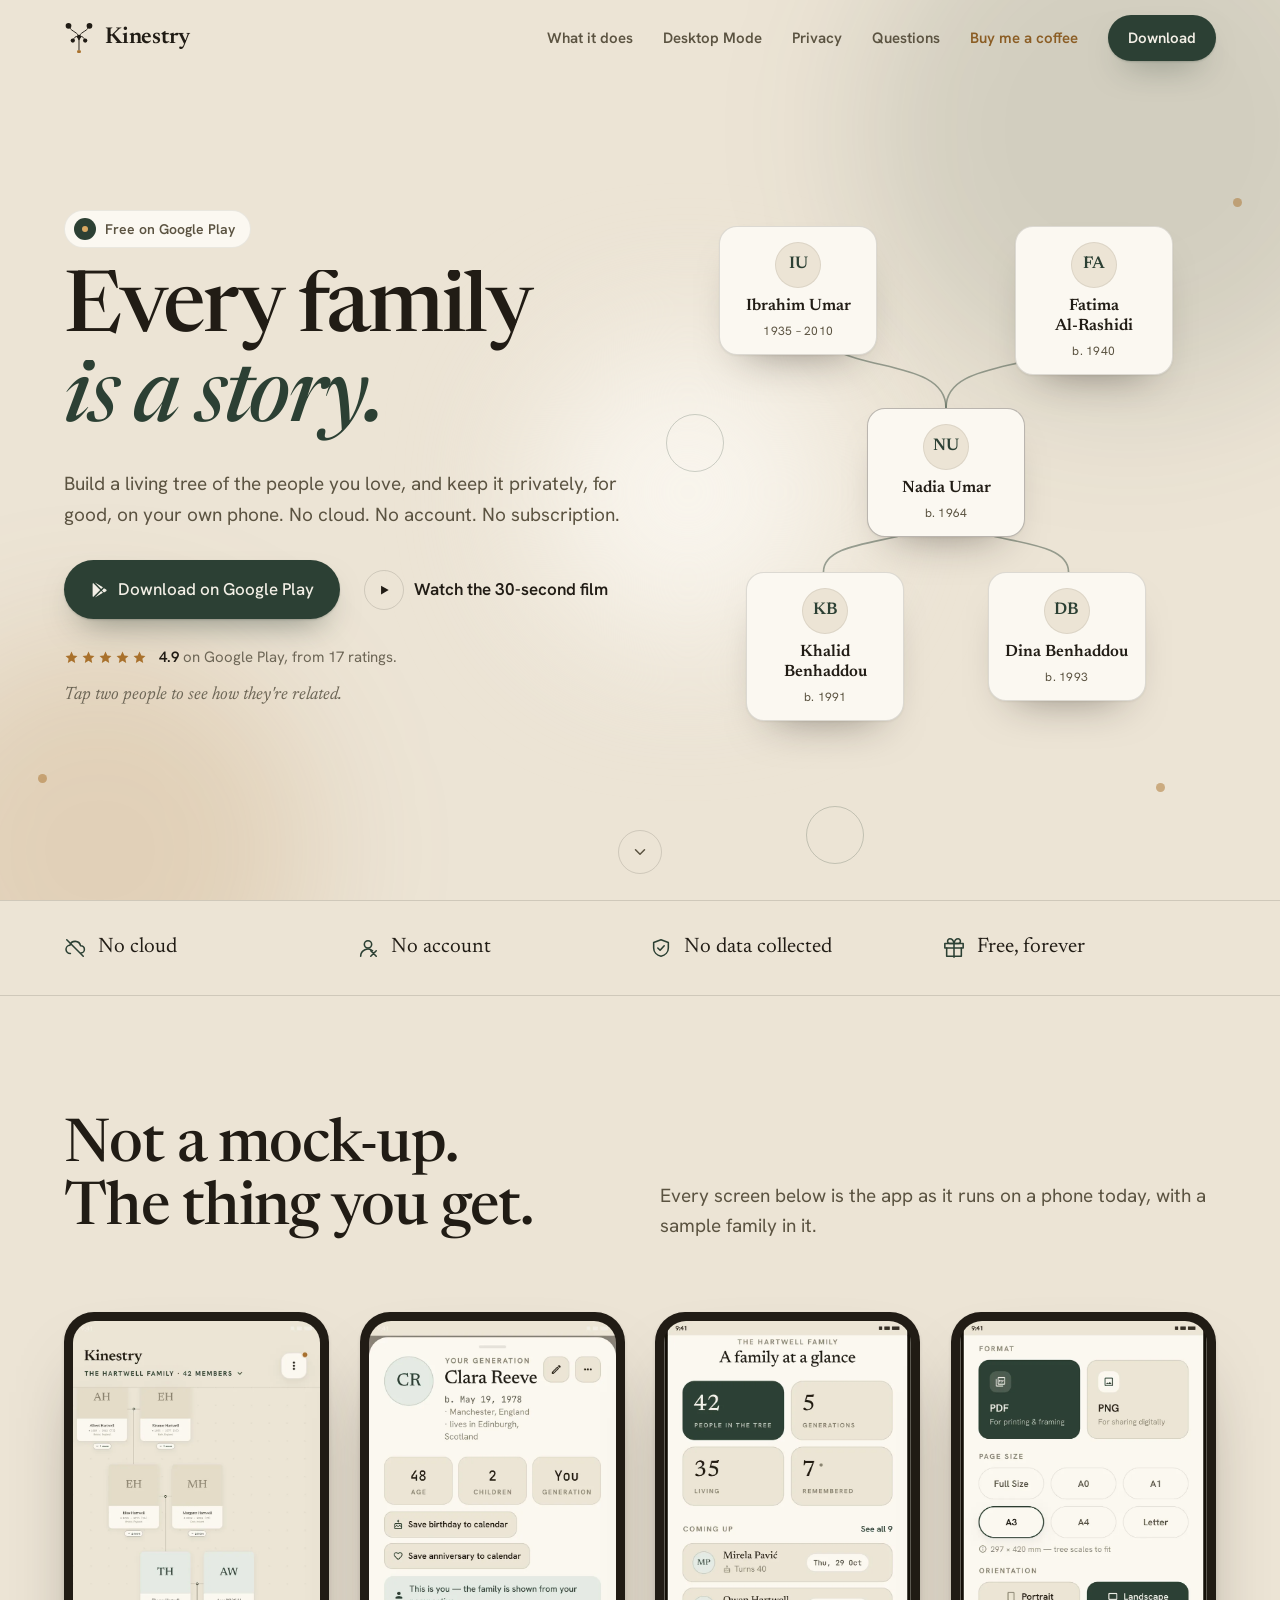
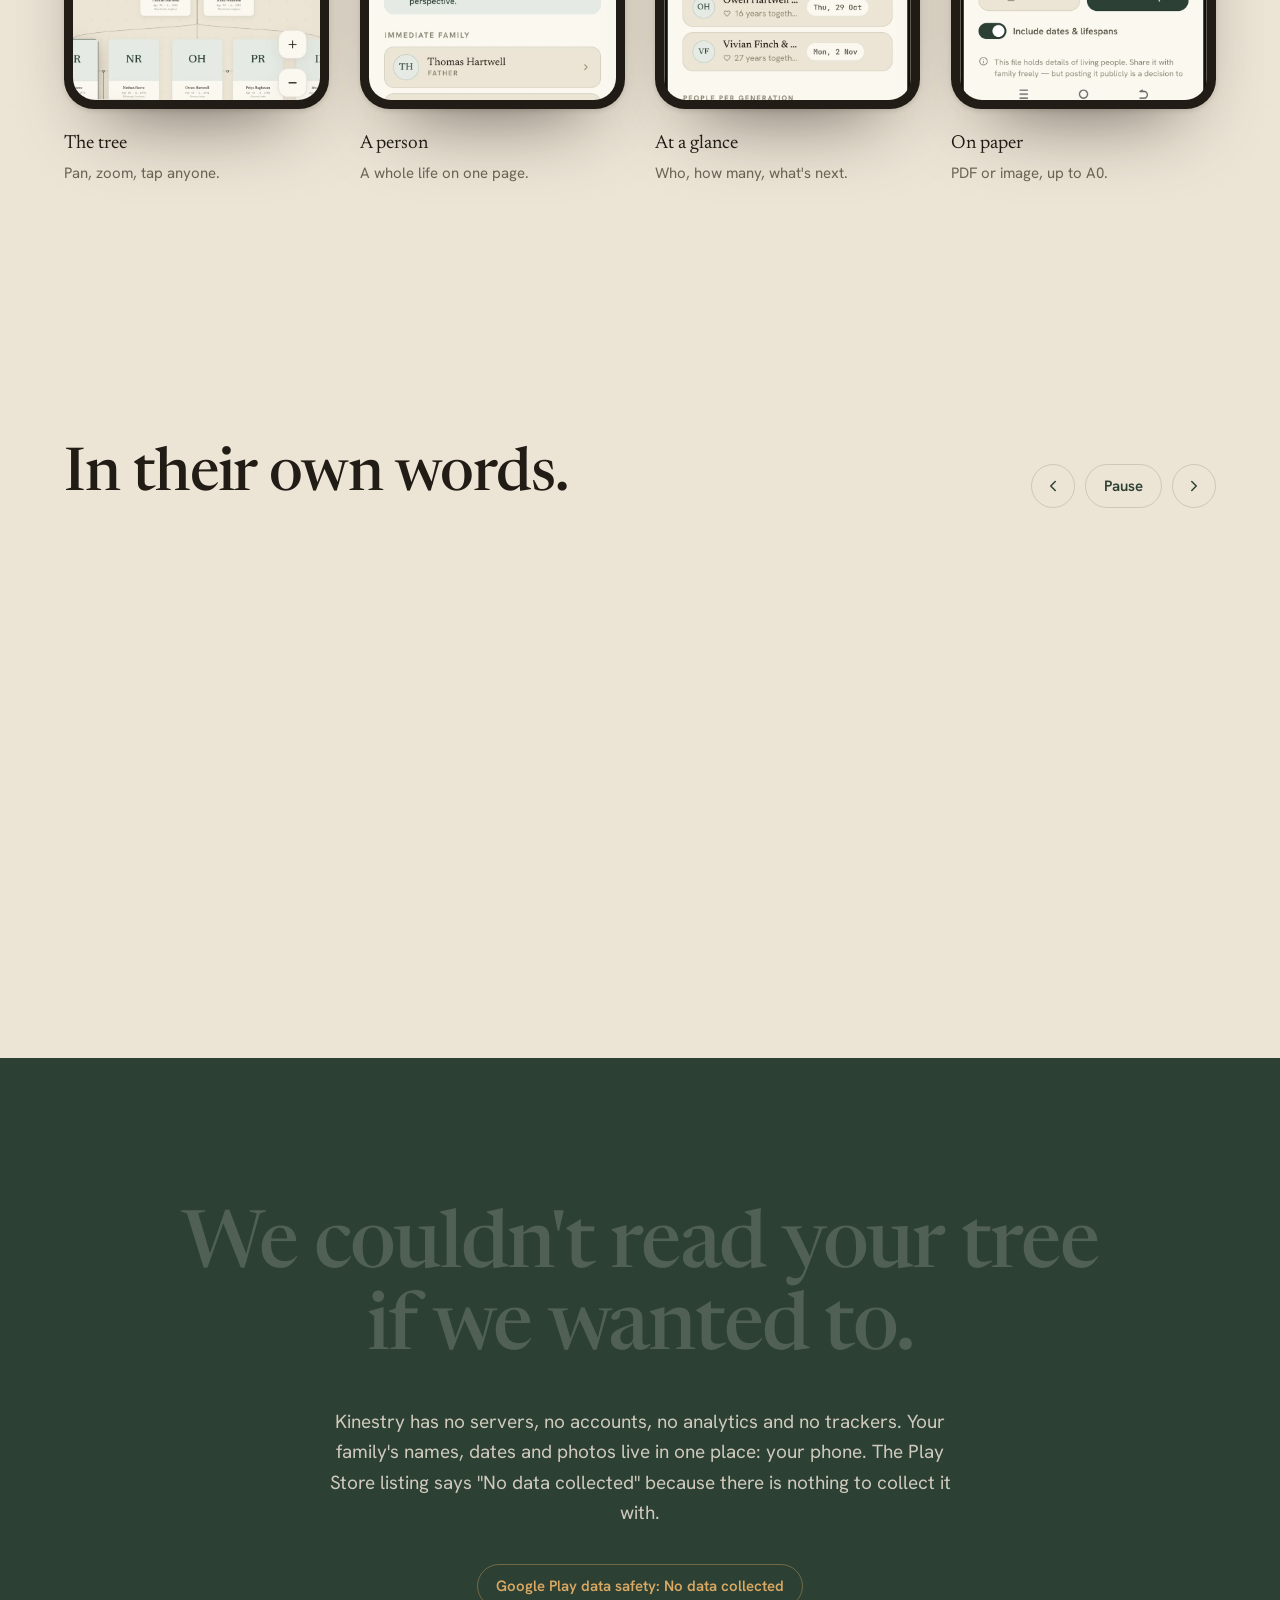
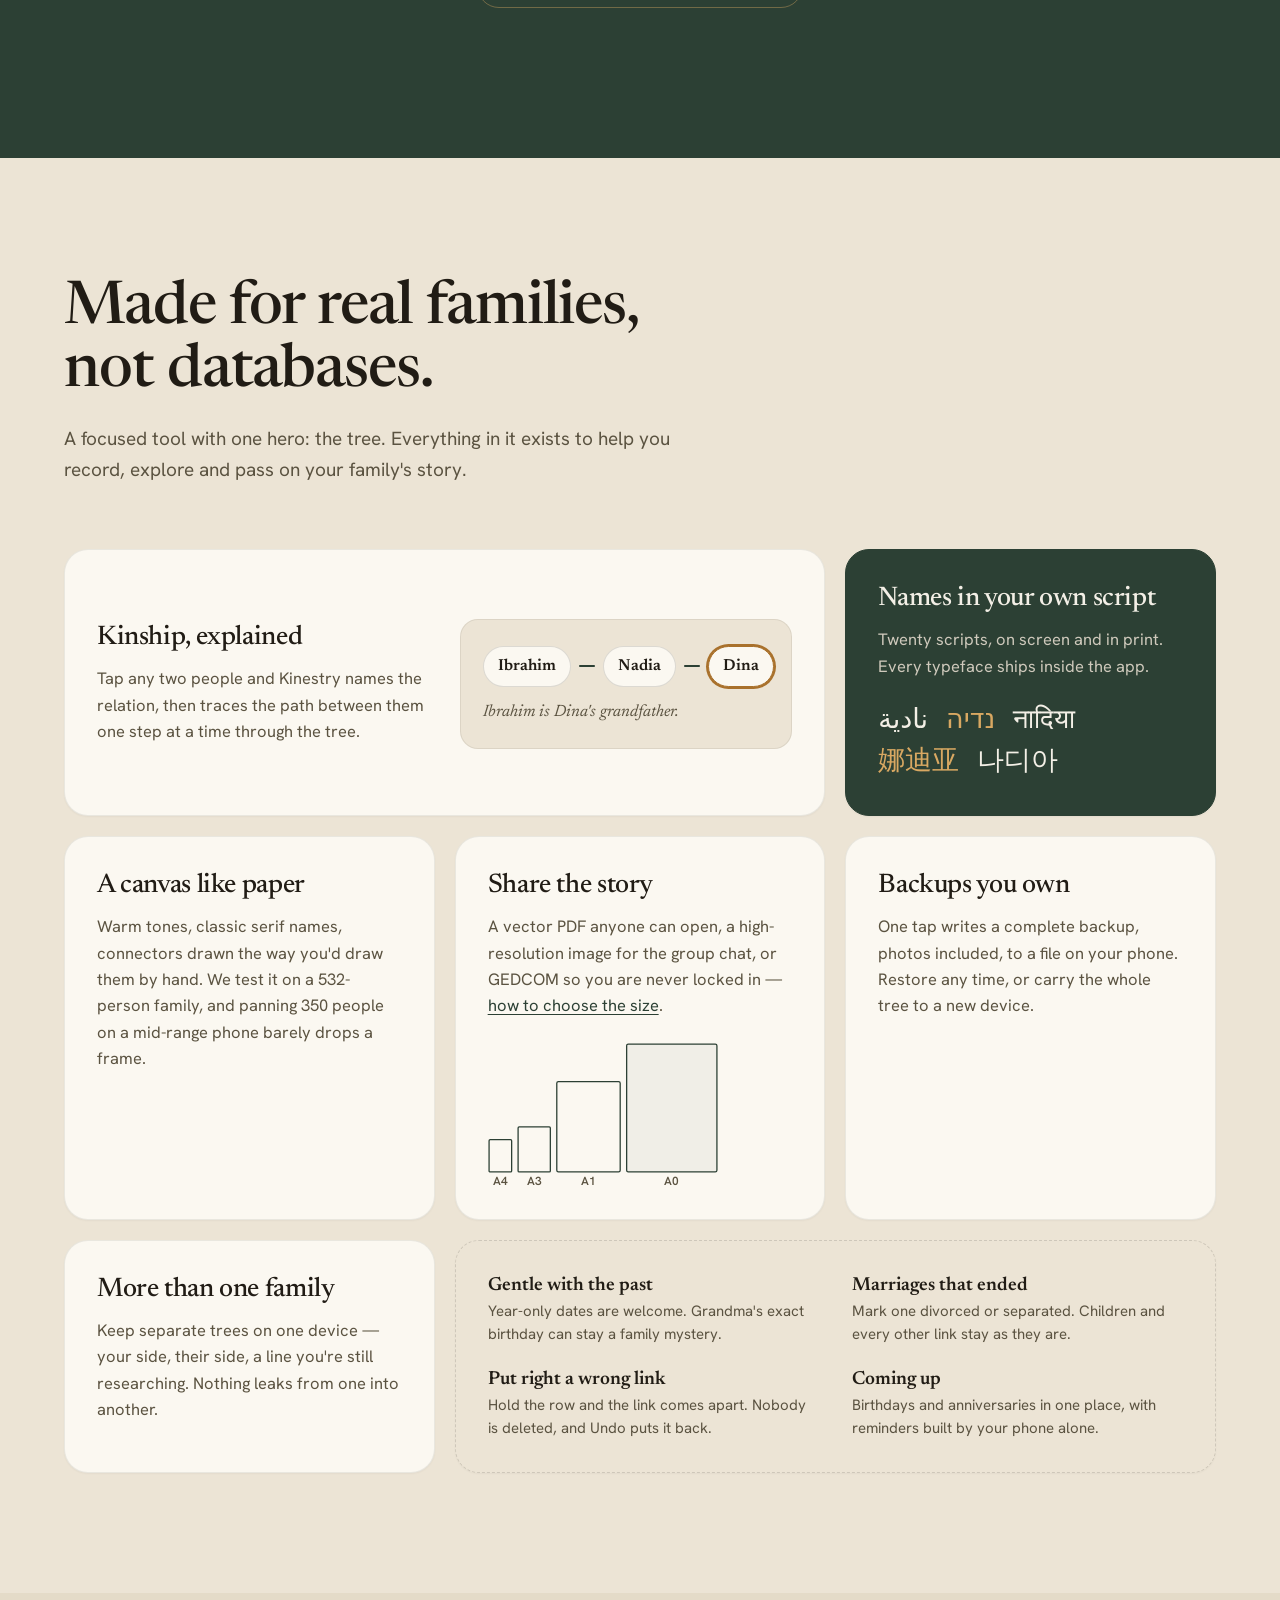
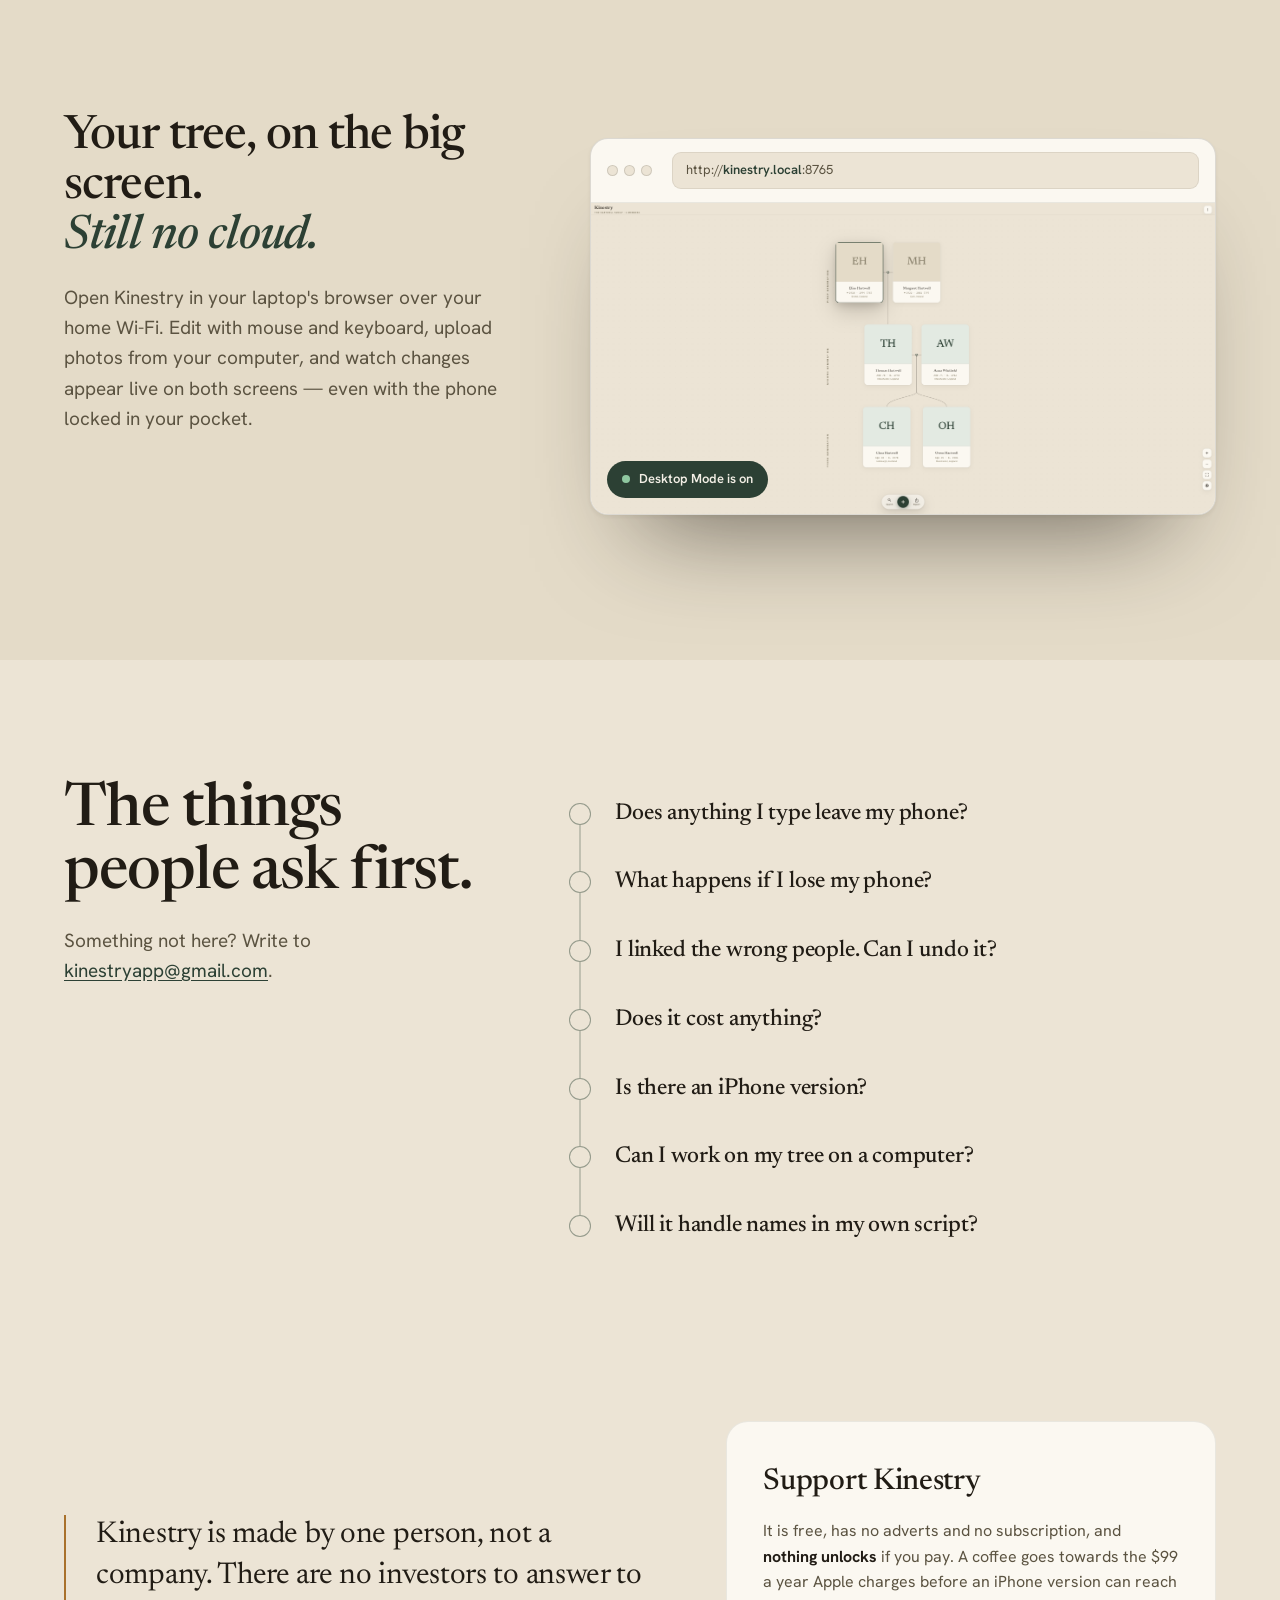
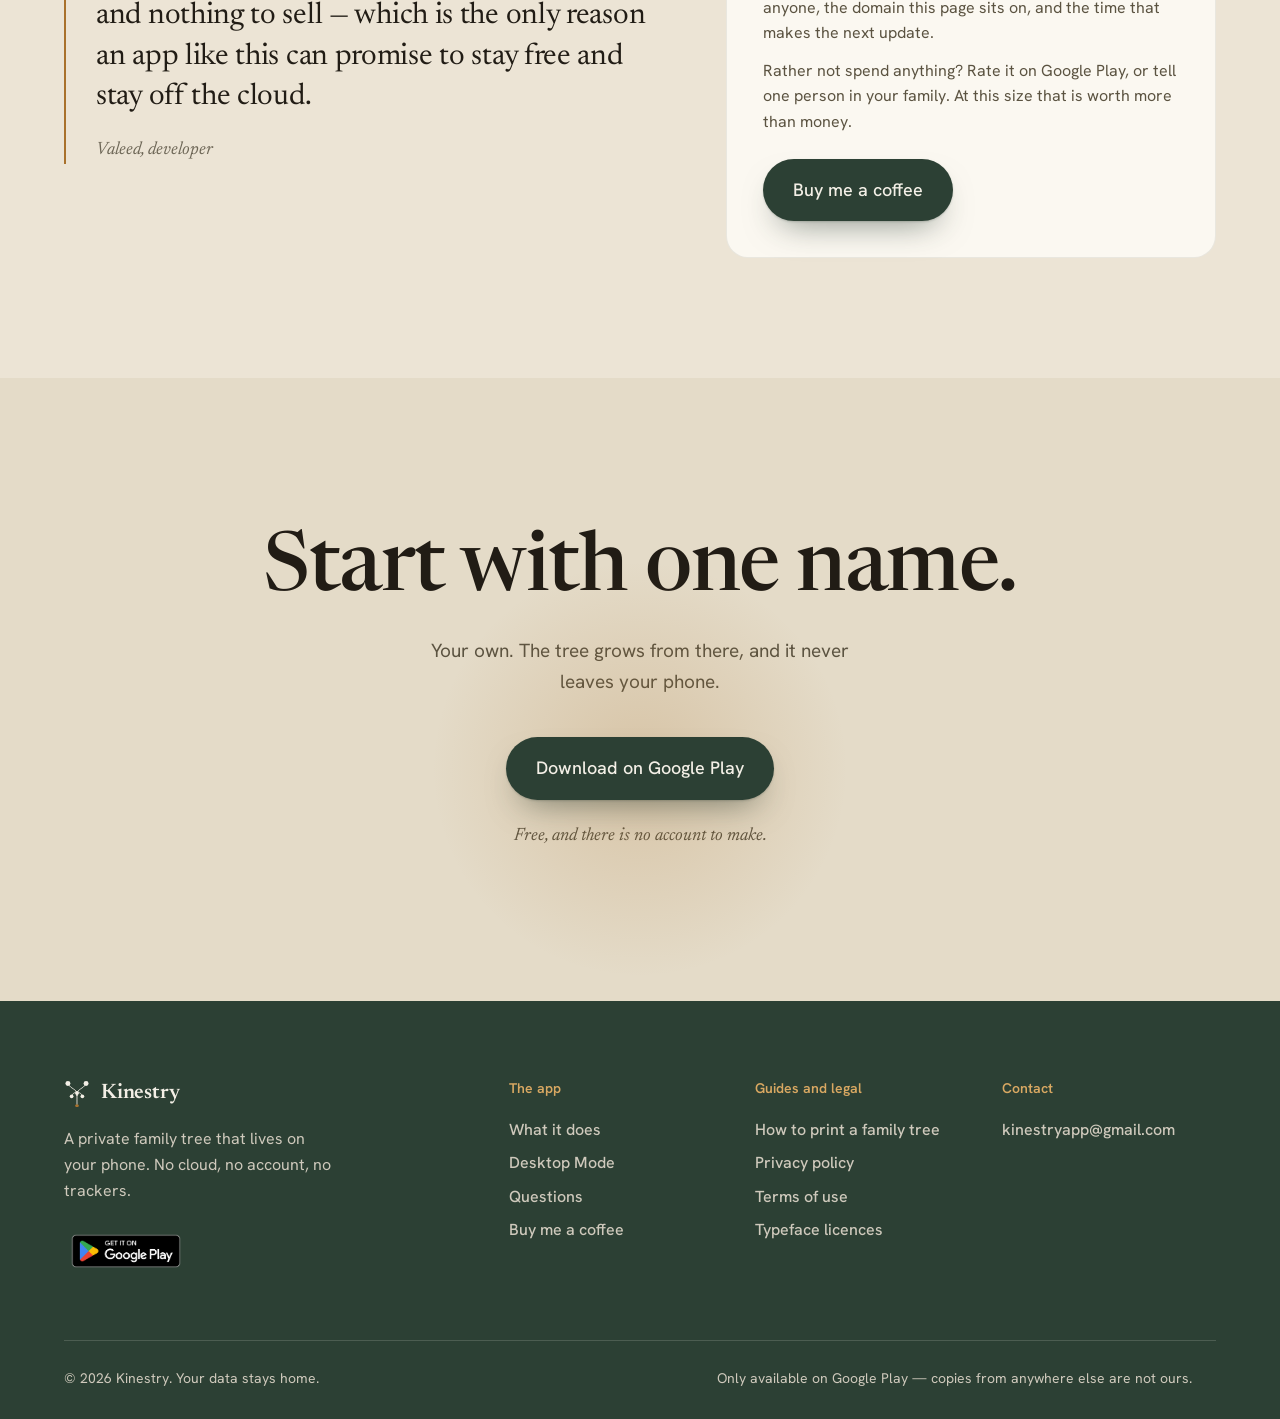
==== commit 3afad196: "Let the reviews' Pause button say Play or Pause, not also pressed A toggle that changes its label an" ====
--- a/index.html
+++ b/index.html
@@ -989,6 +989,6 @@
 }
 </script>
 <script src="site.js?v=20261114b"></script>
-<script src="home.js?v=20261114e"></script>
+<script src="home.js?v=20261114f"></script>
 </body>
 </html>
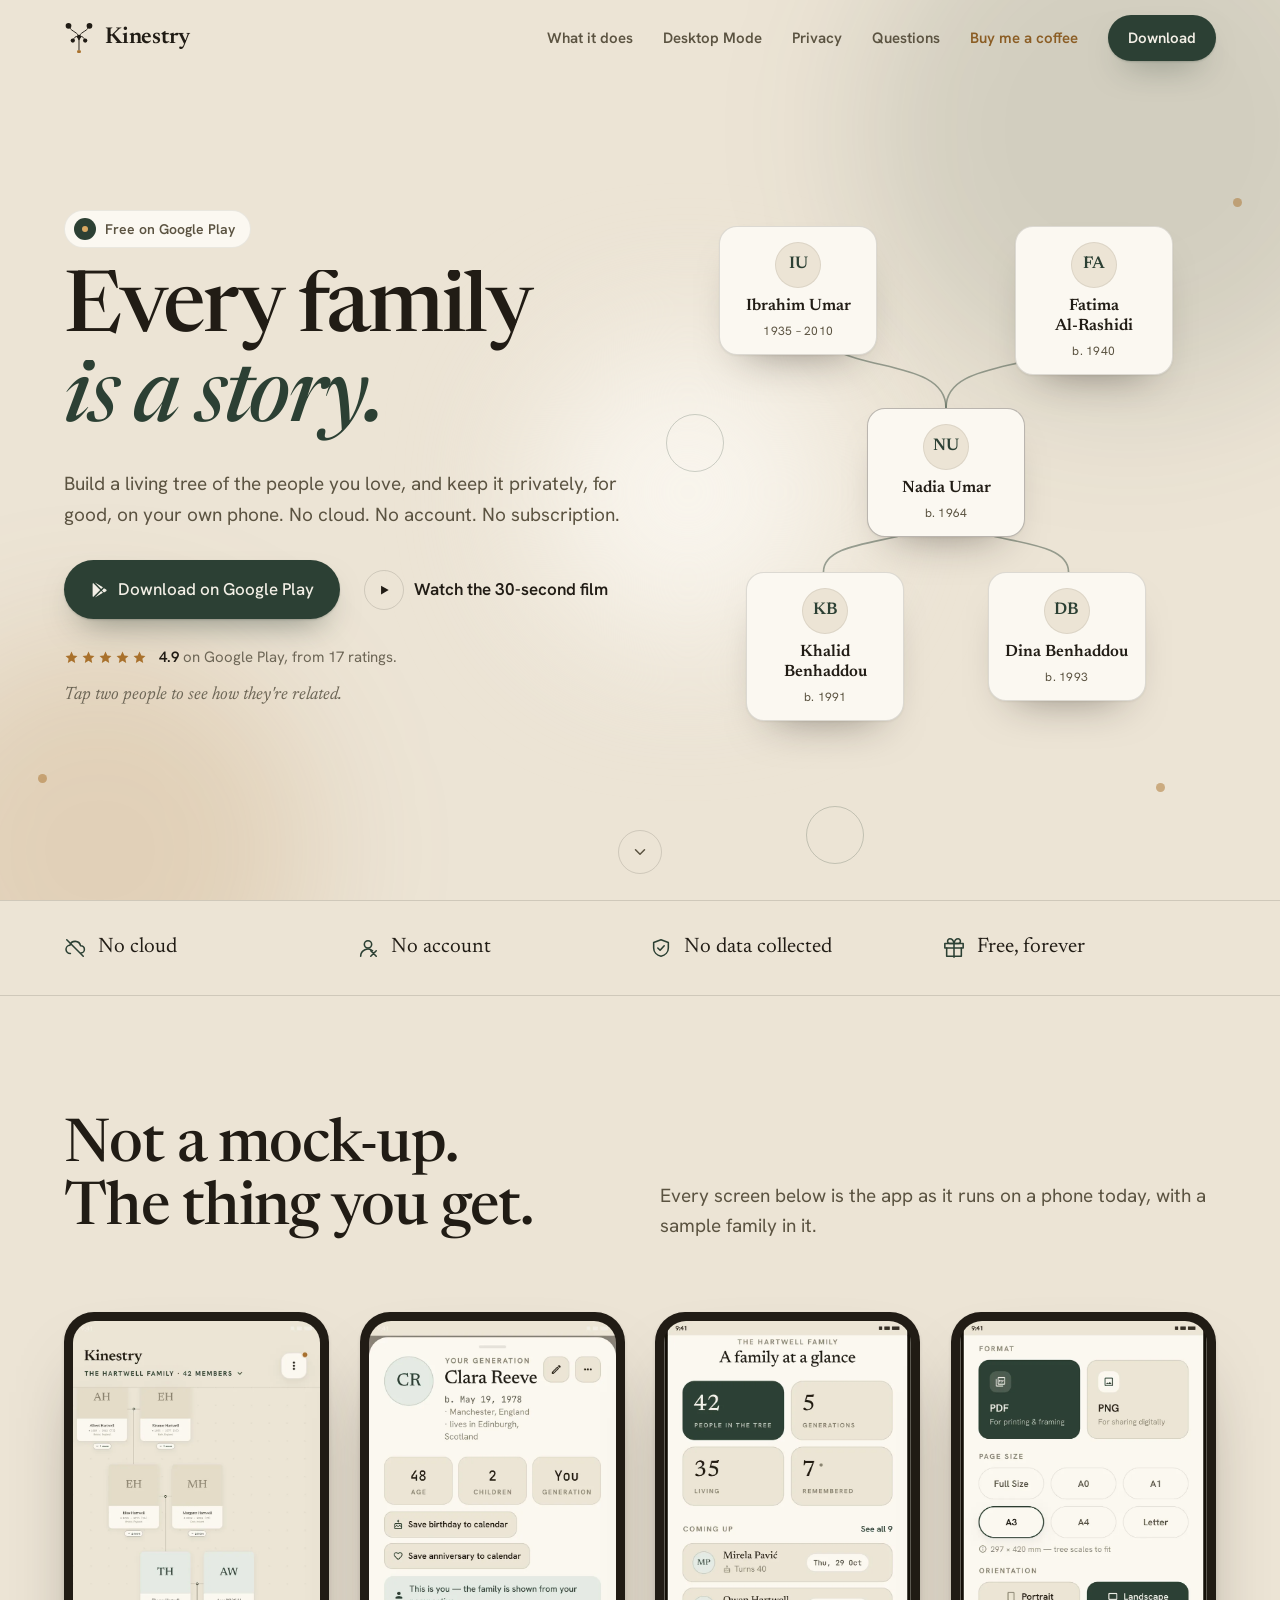
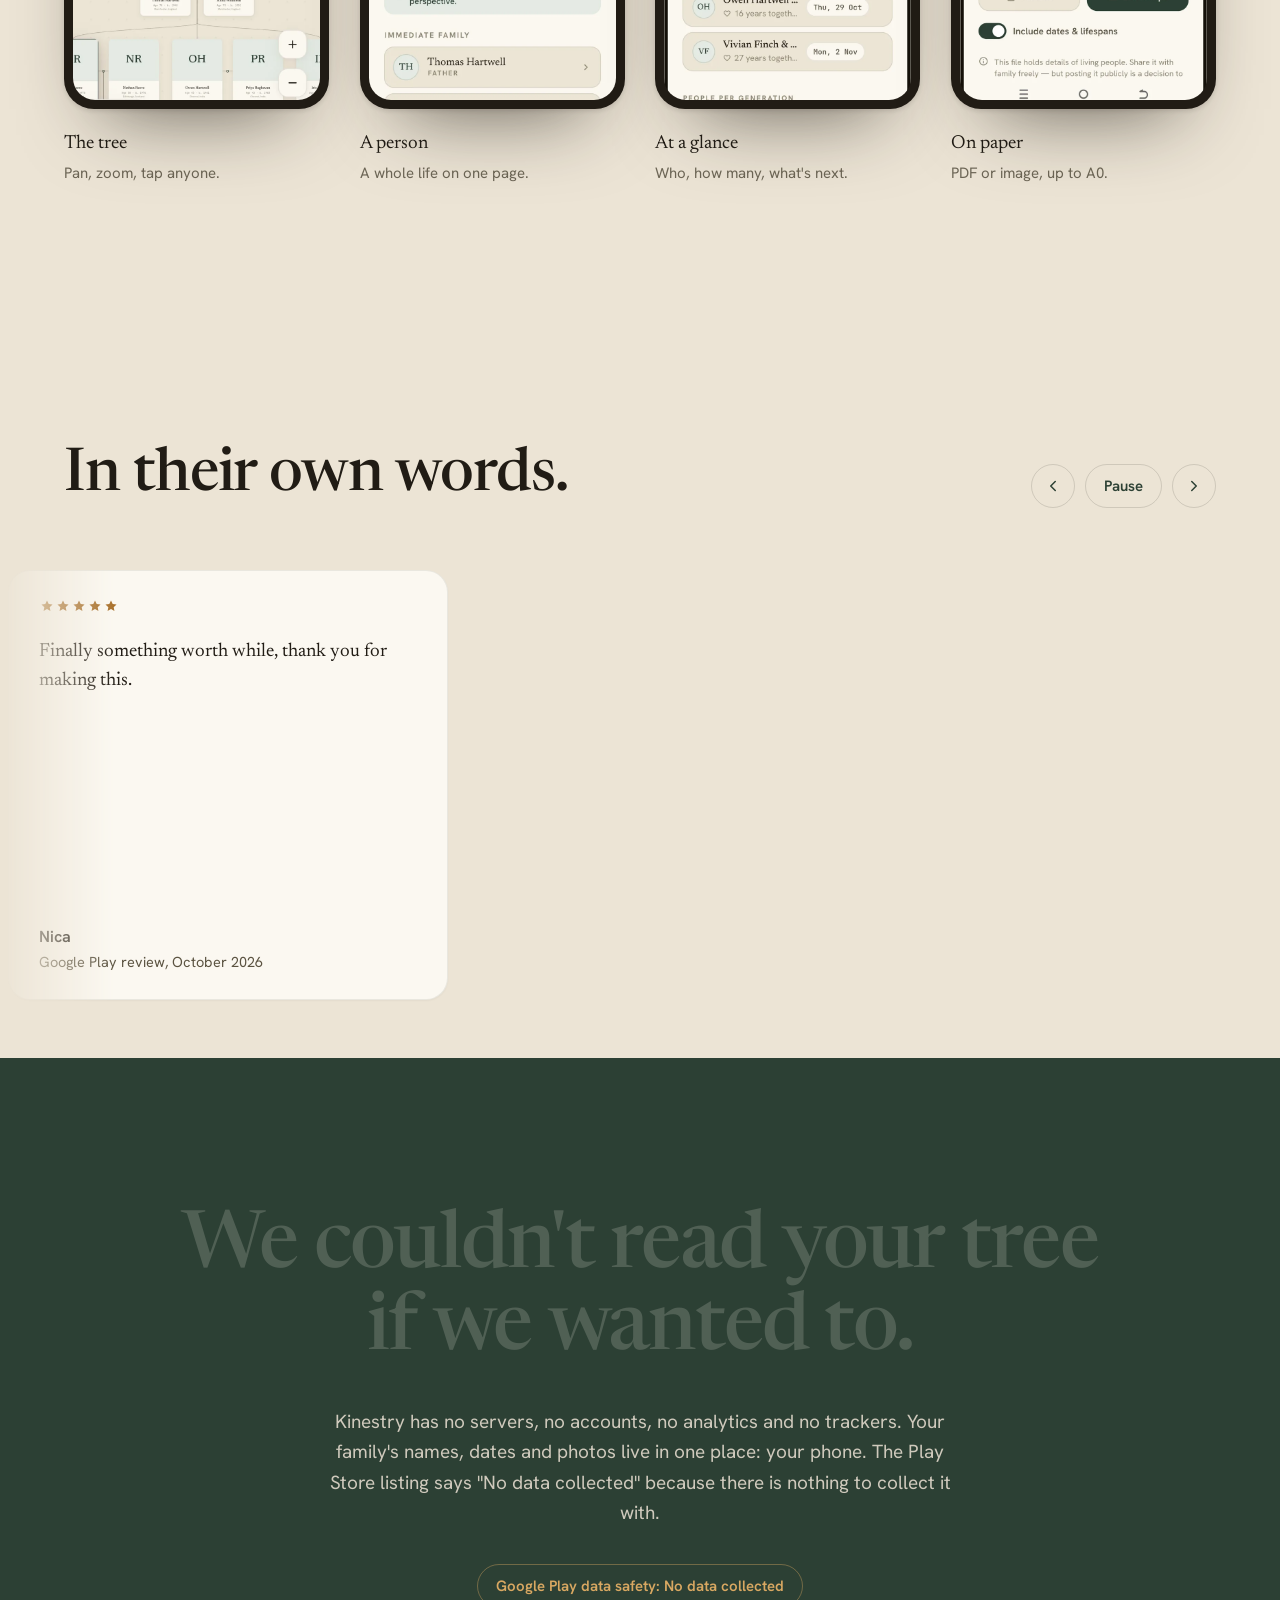
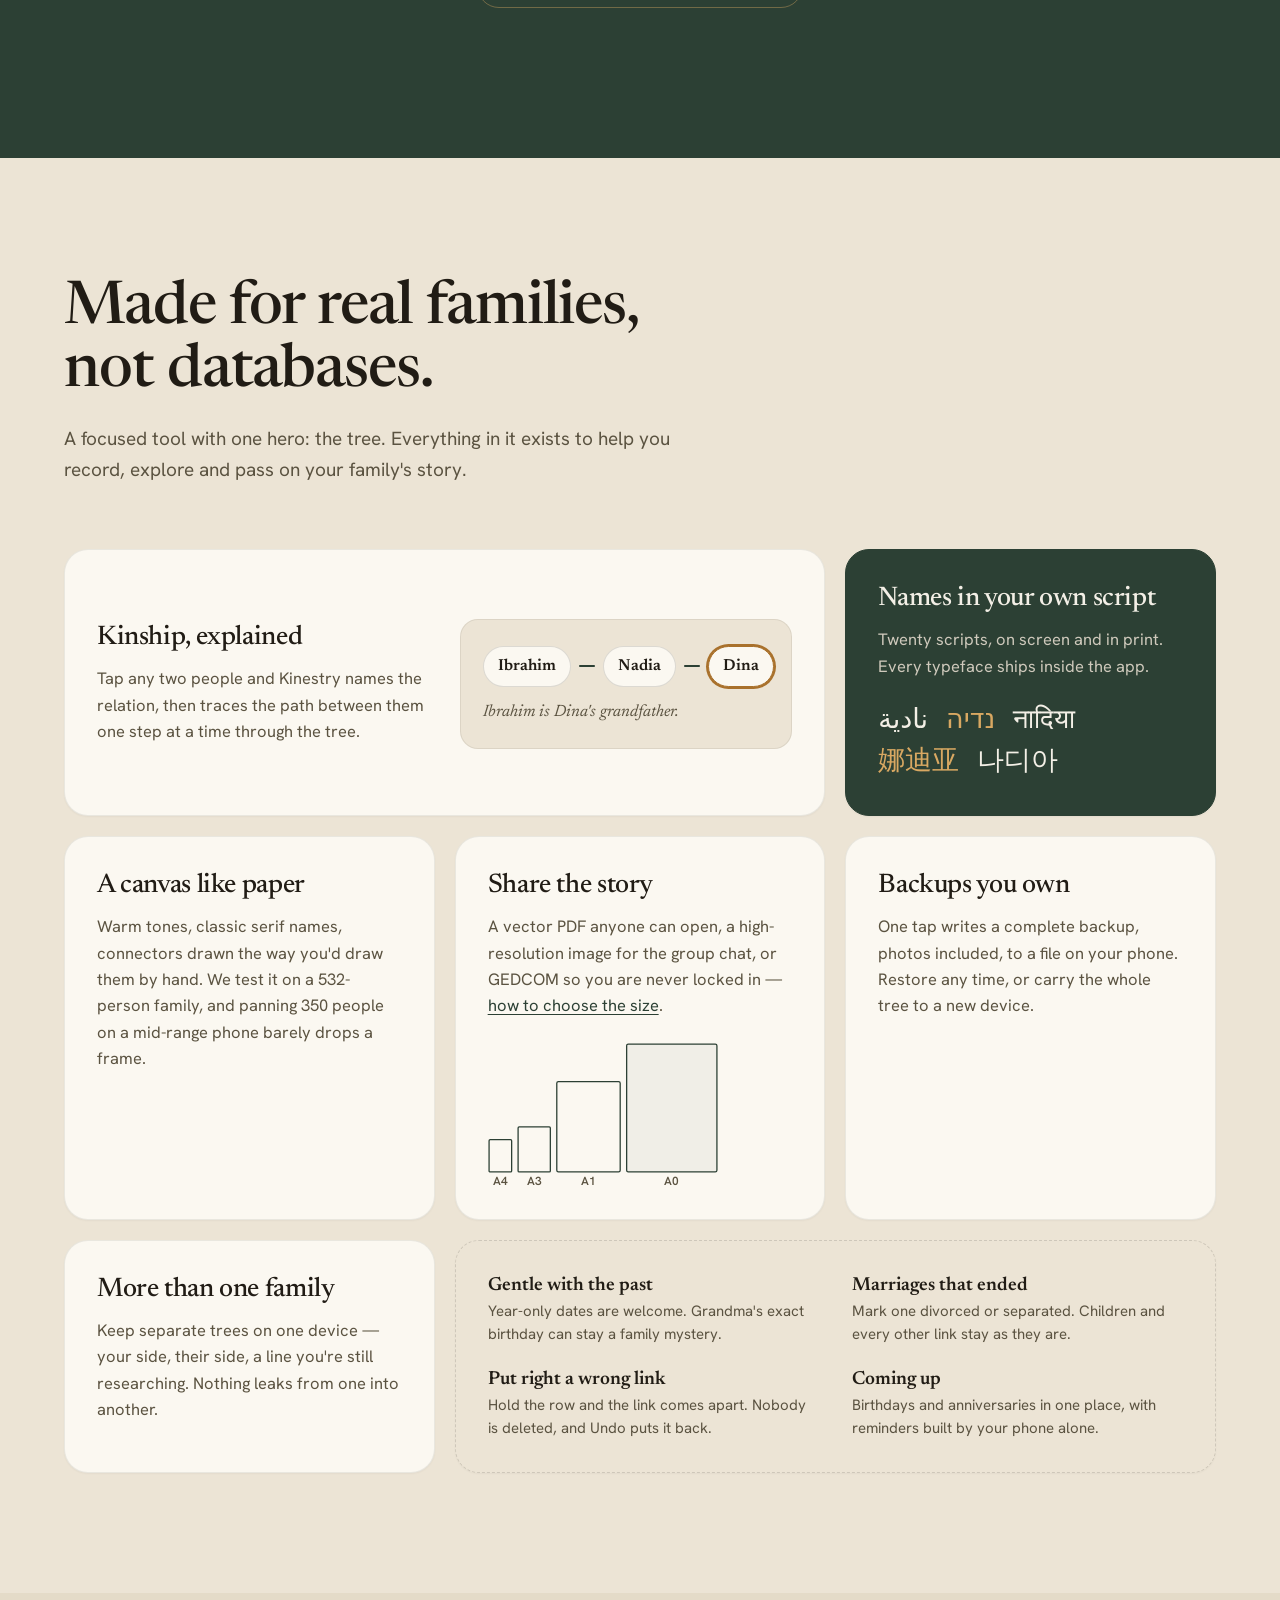
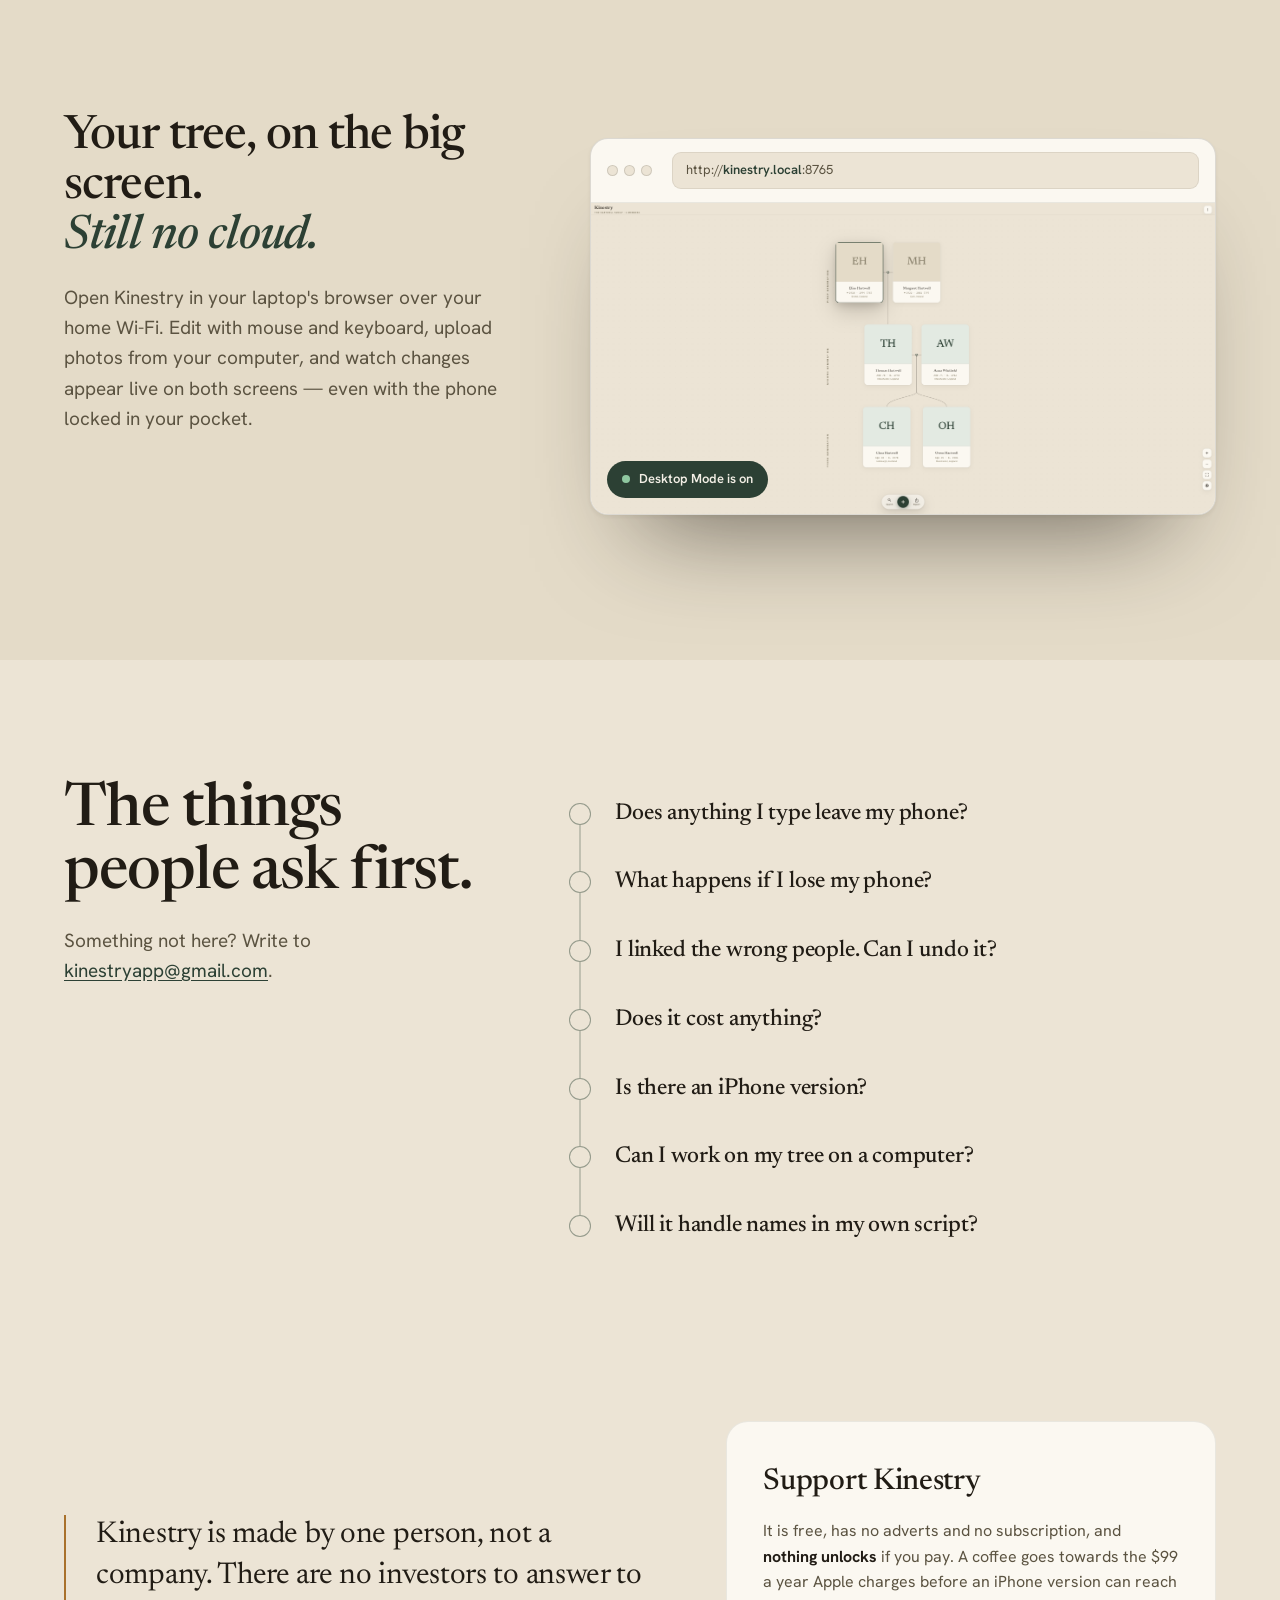
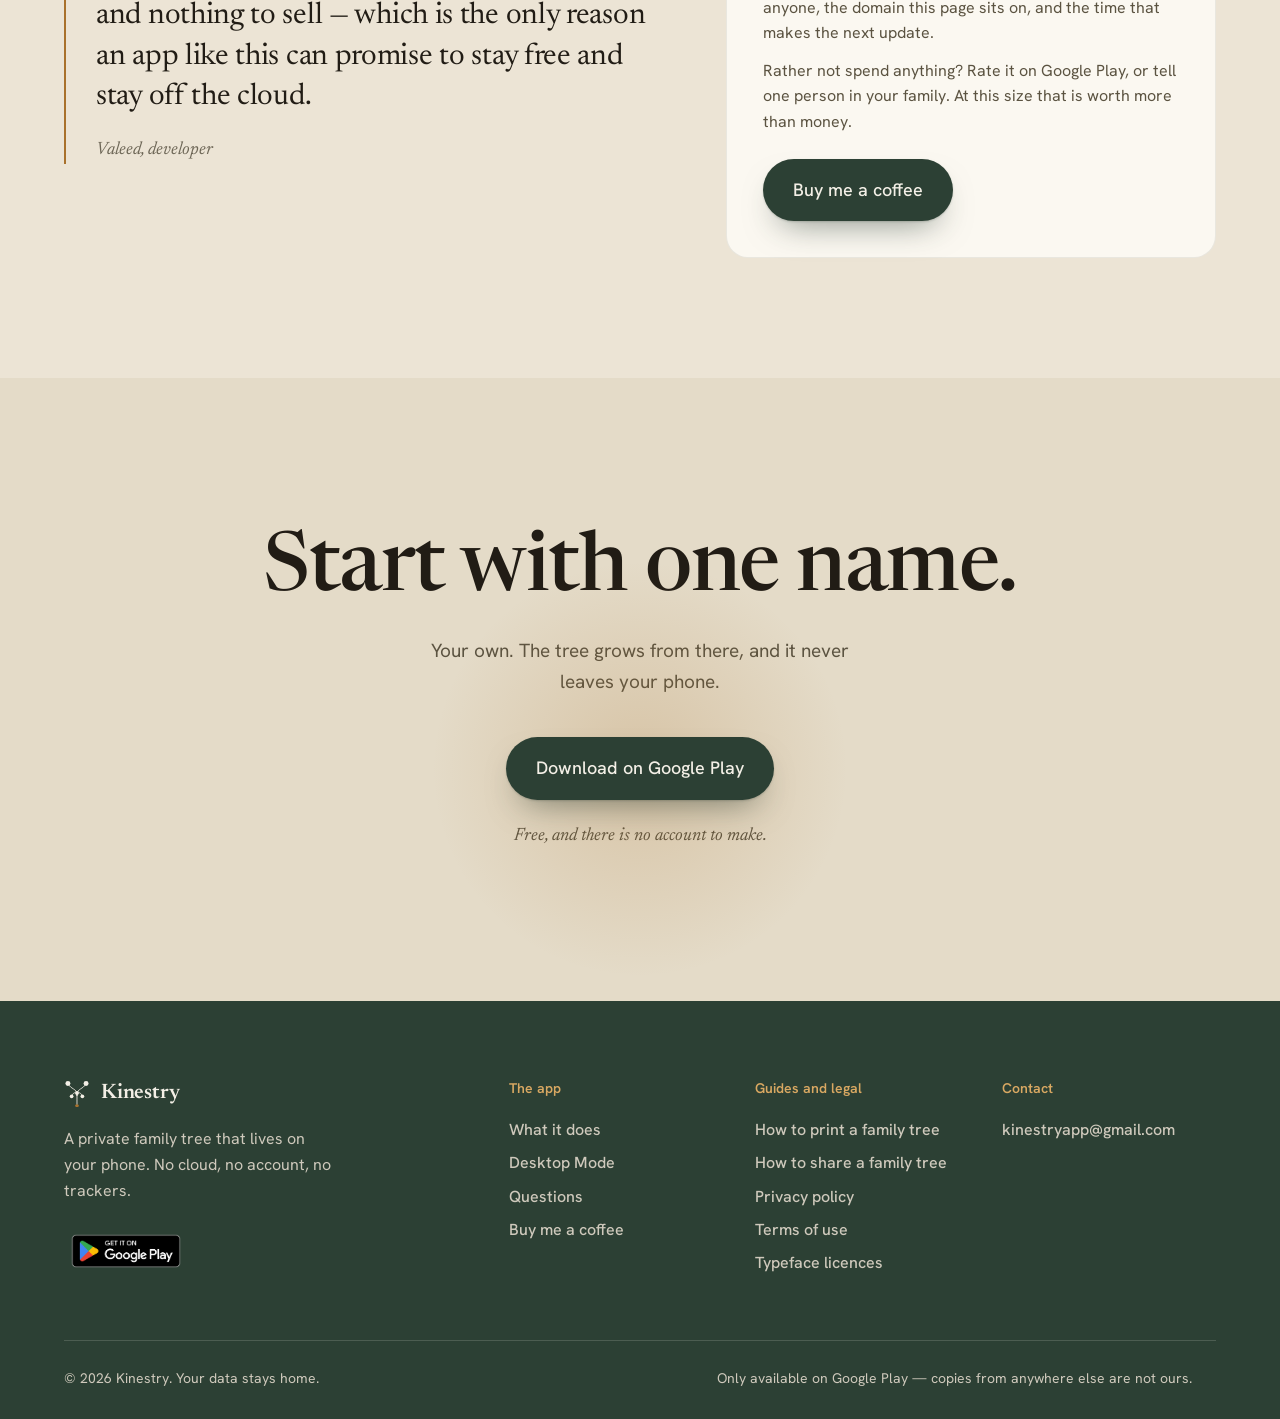
==== commit 78d5fee4: "Add a guide to sharing a family tree, and correct two old claims share-family-tree.html explains Sha" ====
--- a/index.html
+++ b/index.html
@@ -769,6 +769,7 @@
         <div>
           <p class="foot-h">Guides and legal</p>
           <a href="print-family-tree.html">How to print a family tree</a>
+          <a href="share-family-tree.html">How to share a family tree</a>
           <a href="privacy.html">Privacy policy</a>
           <a href="terms.html">Terms of use</a>
           <a href="fonts/OFL.txt">Typeface licences</a>
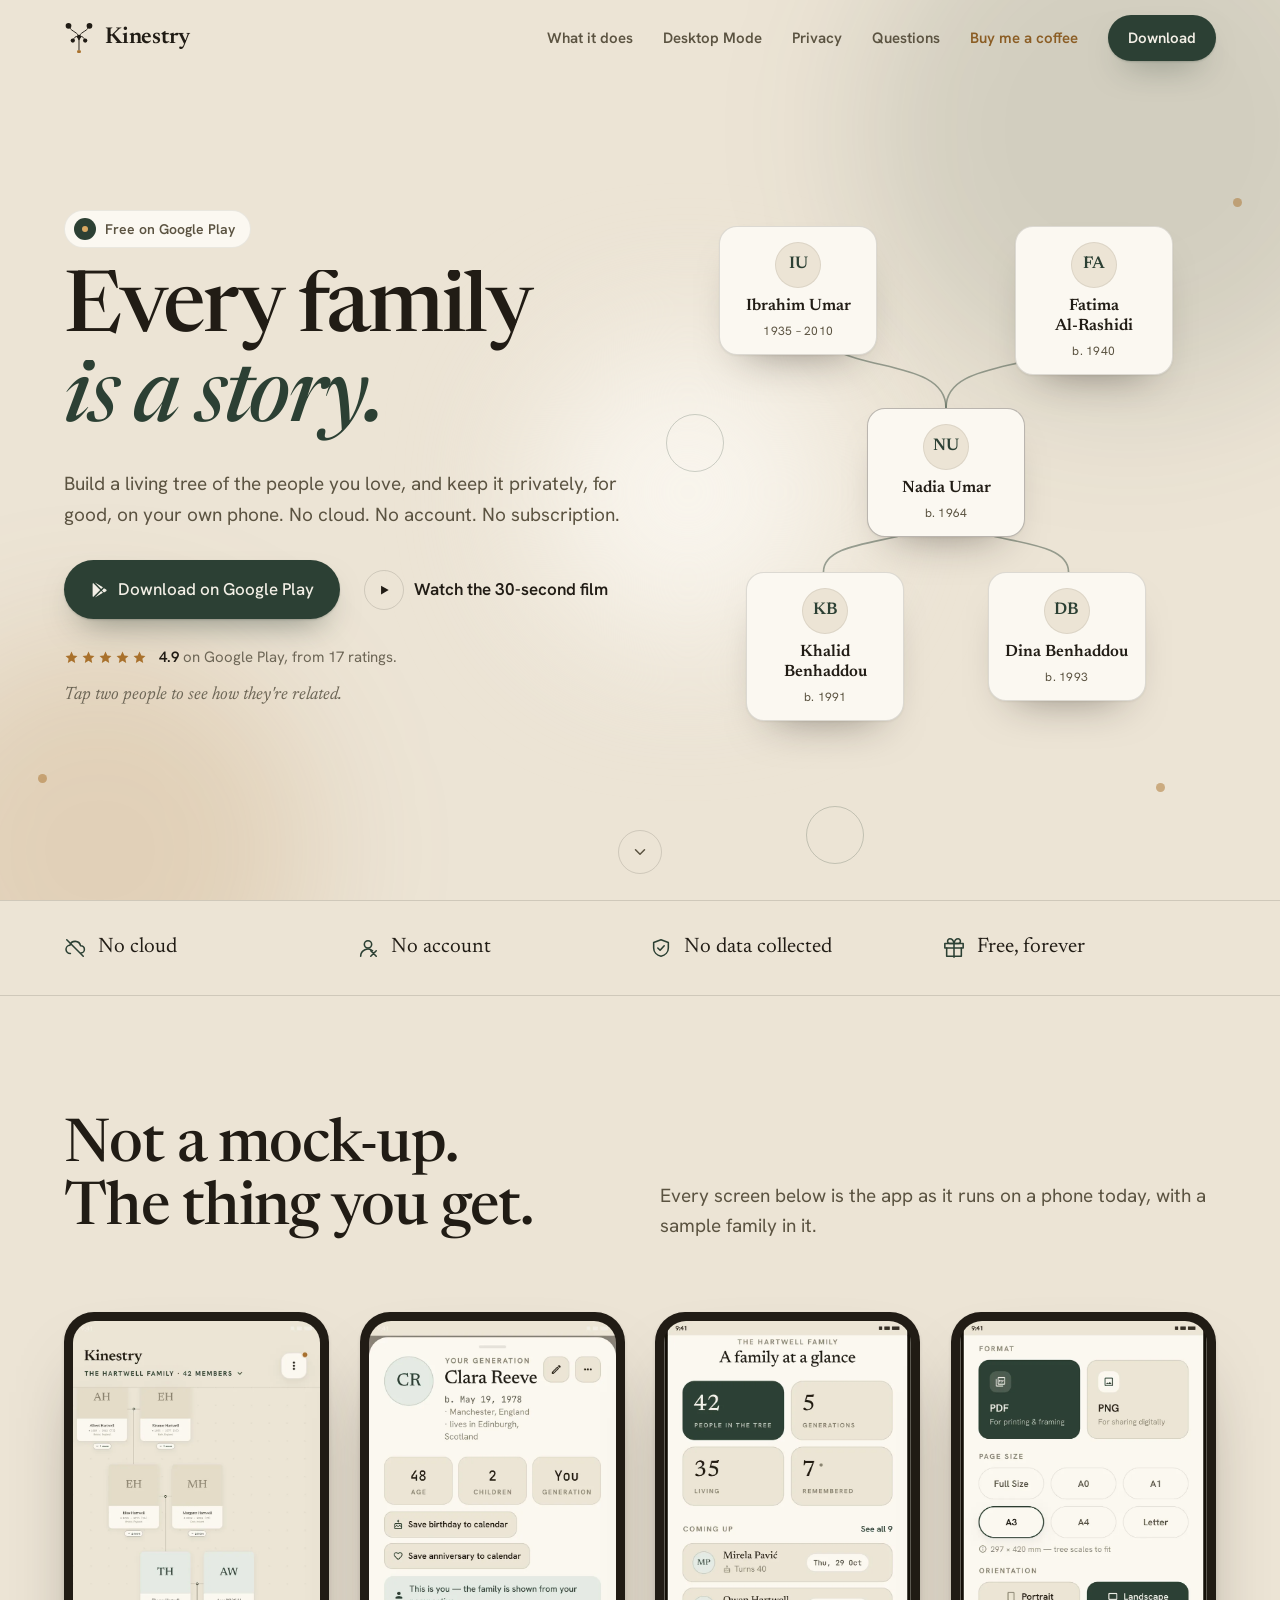
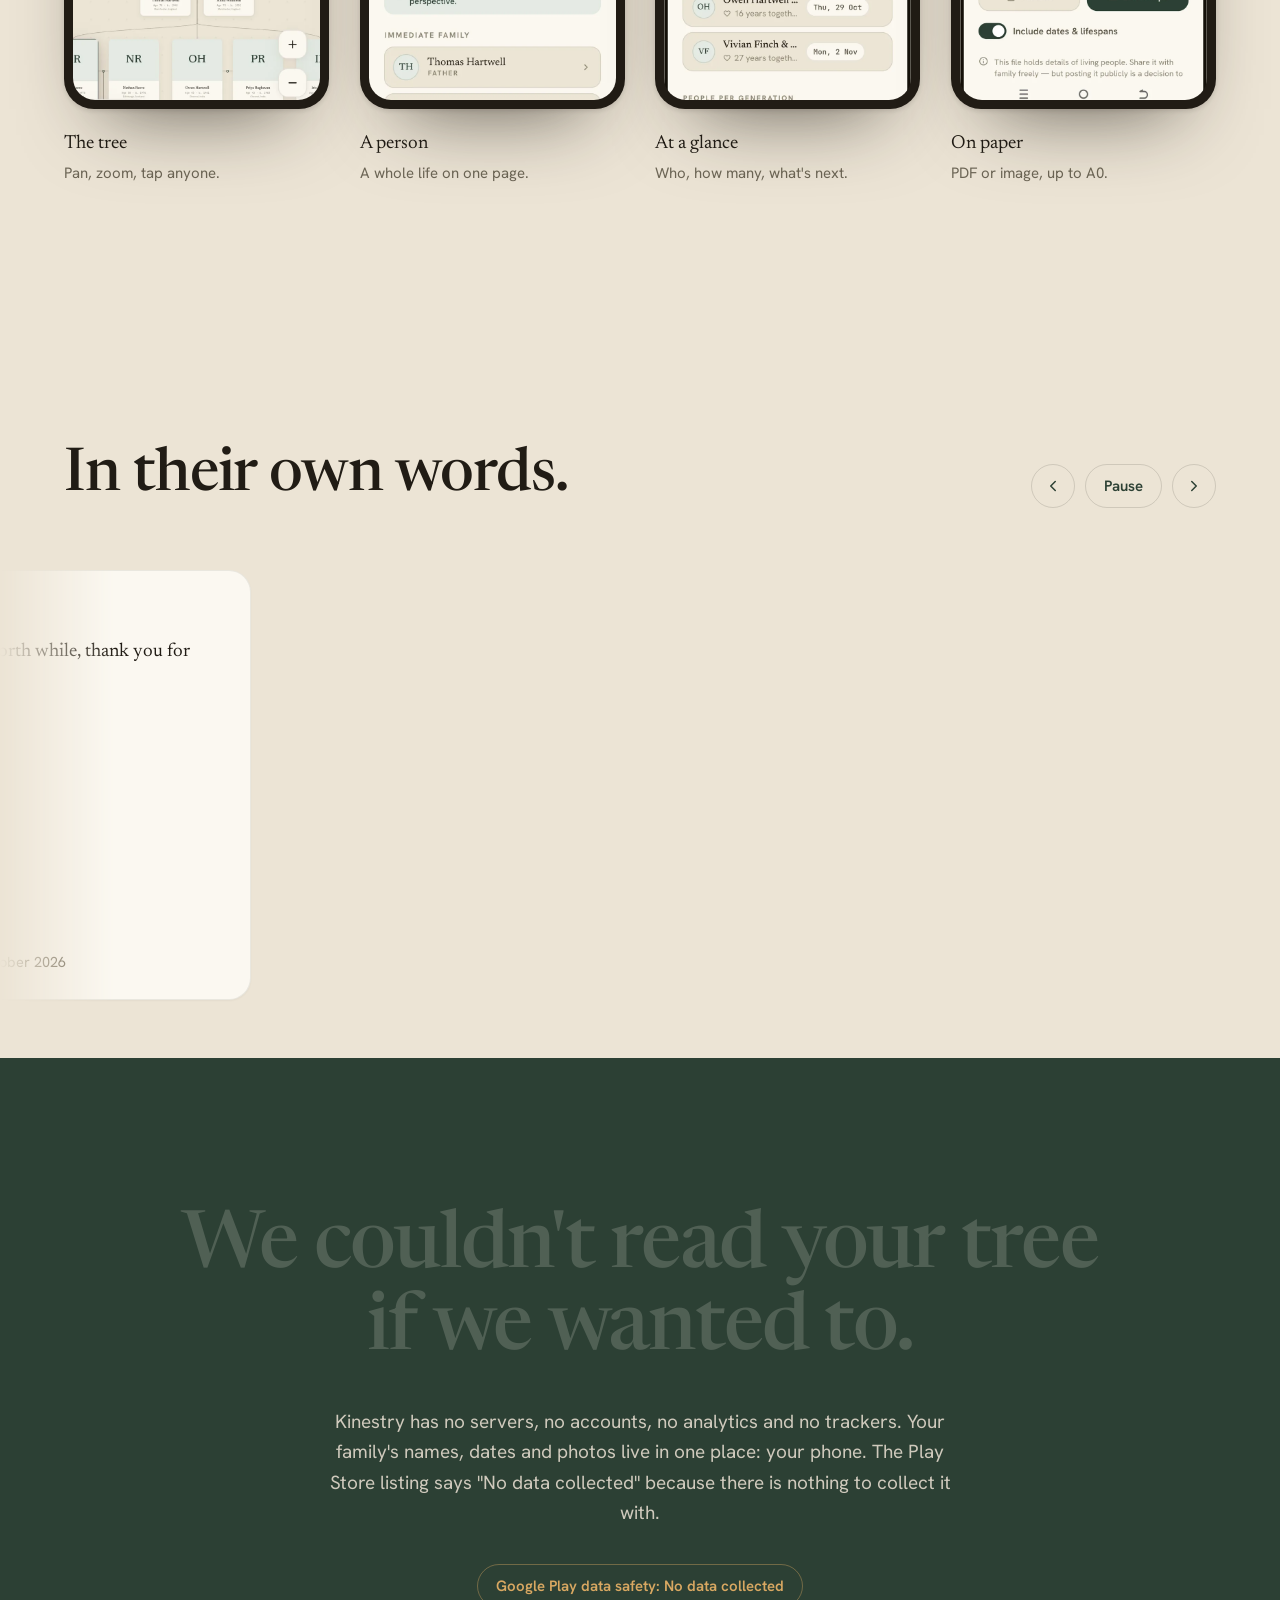
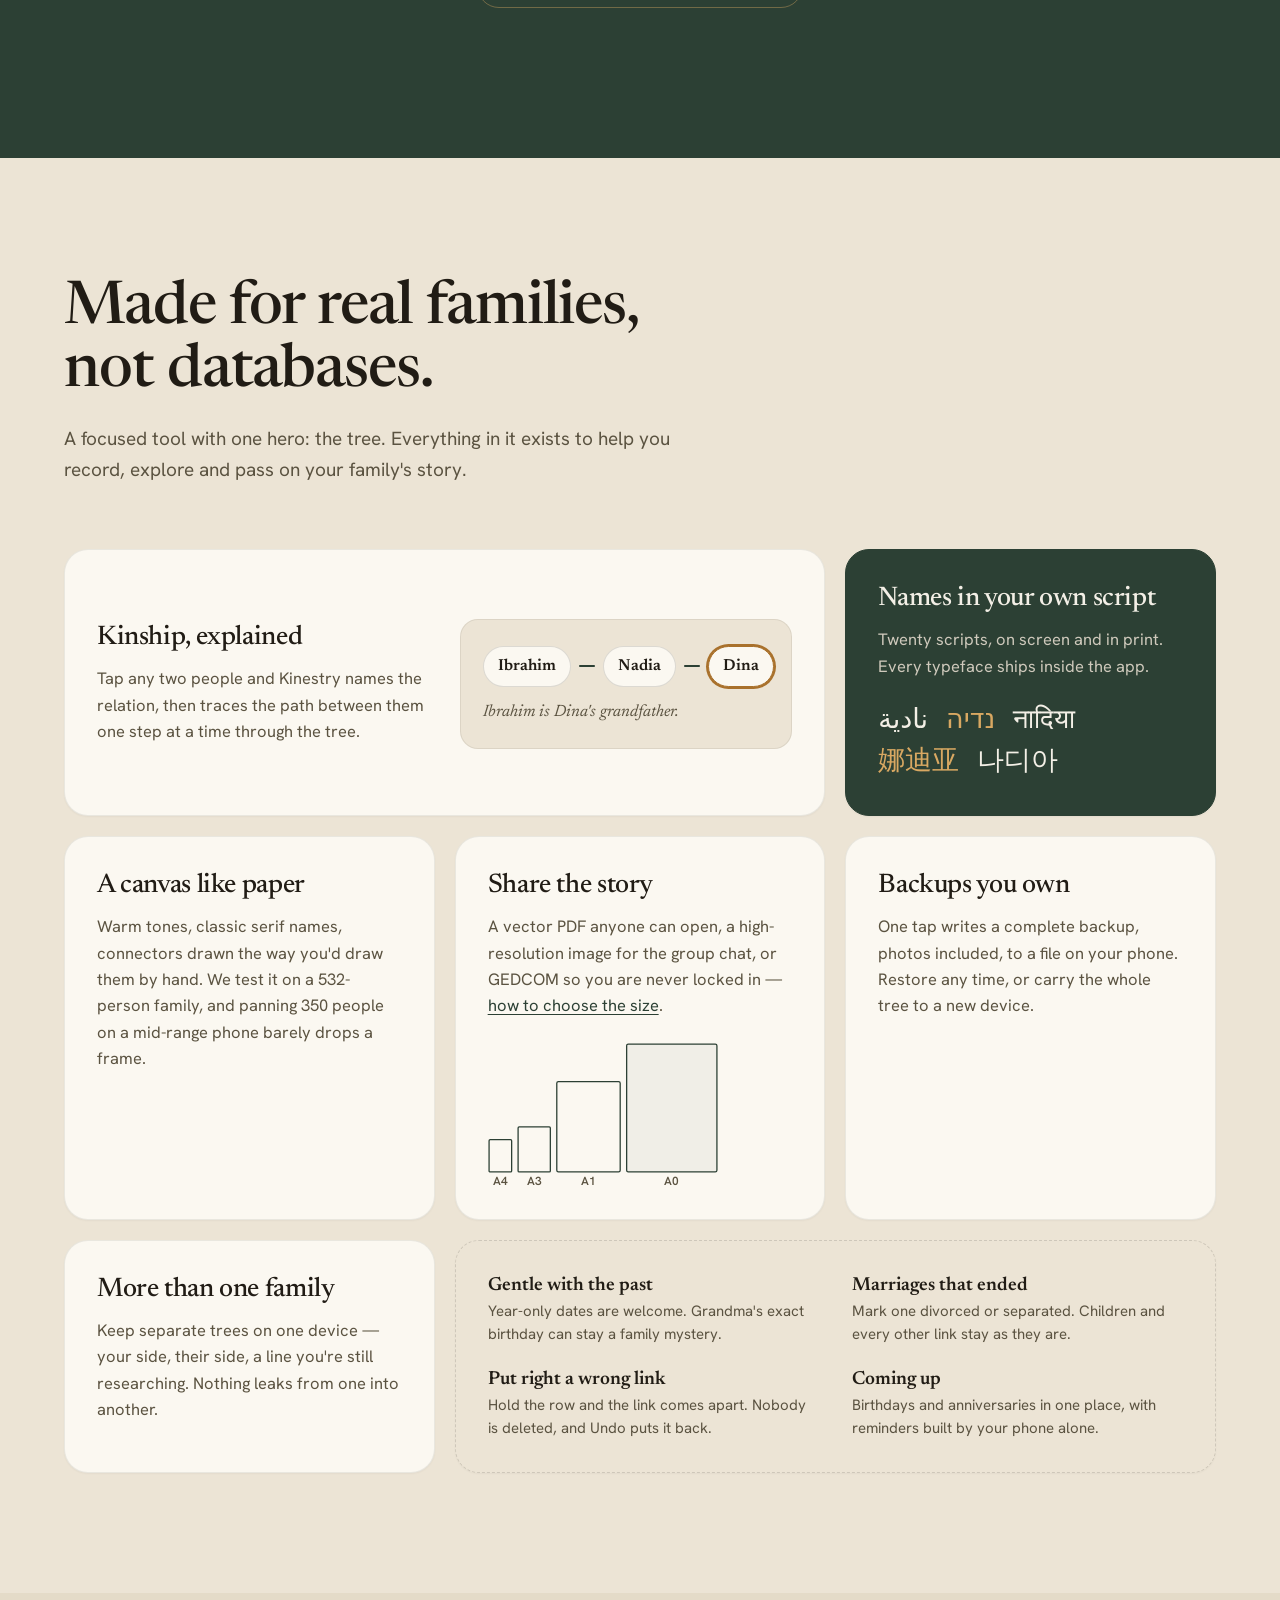
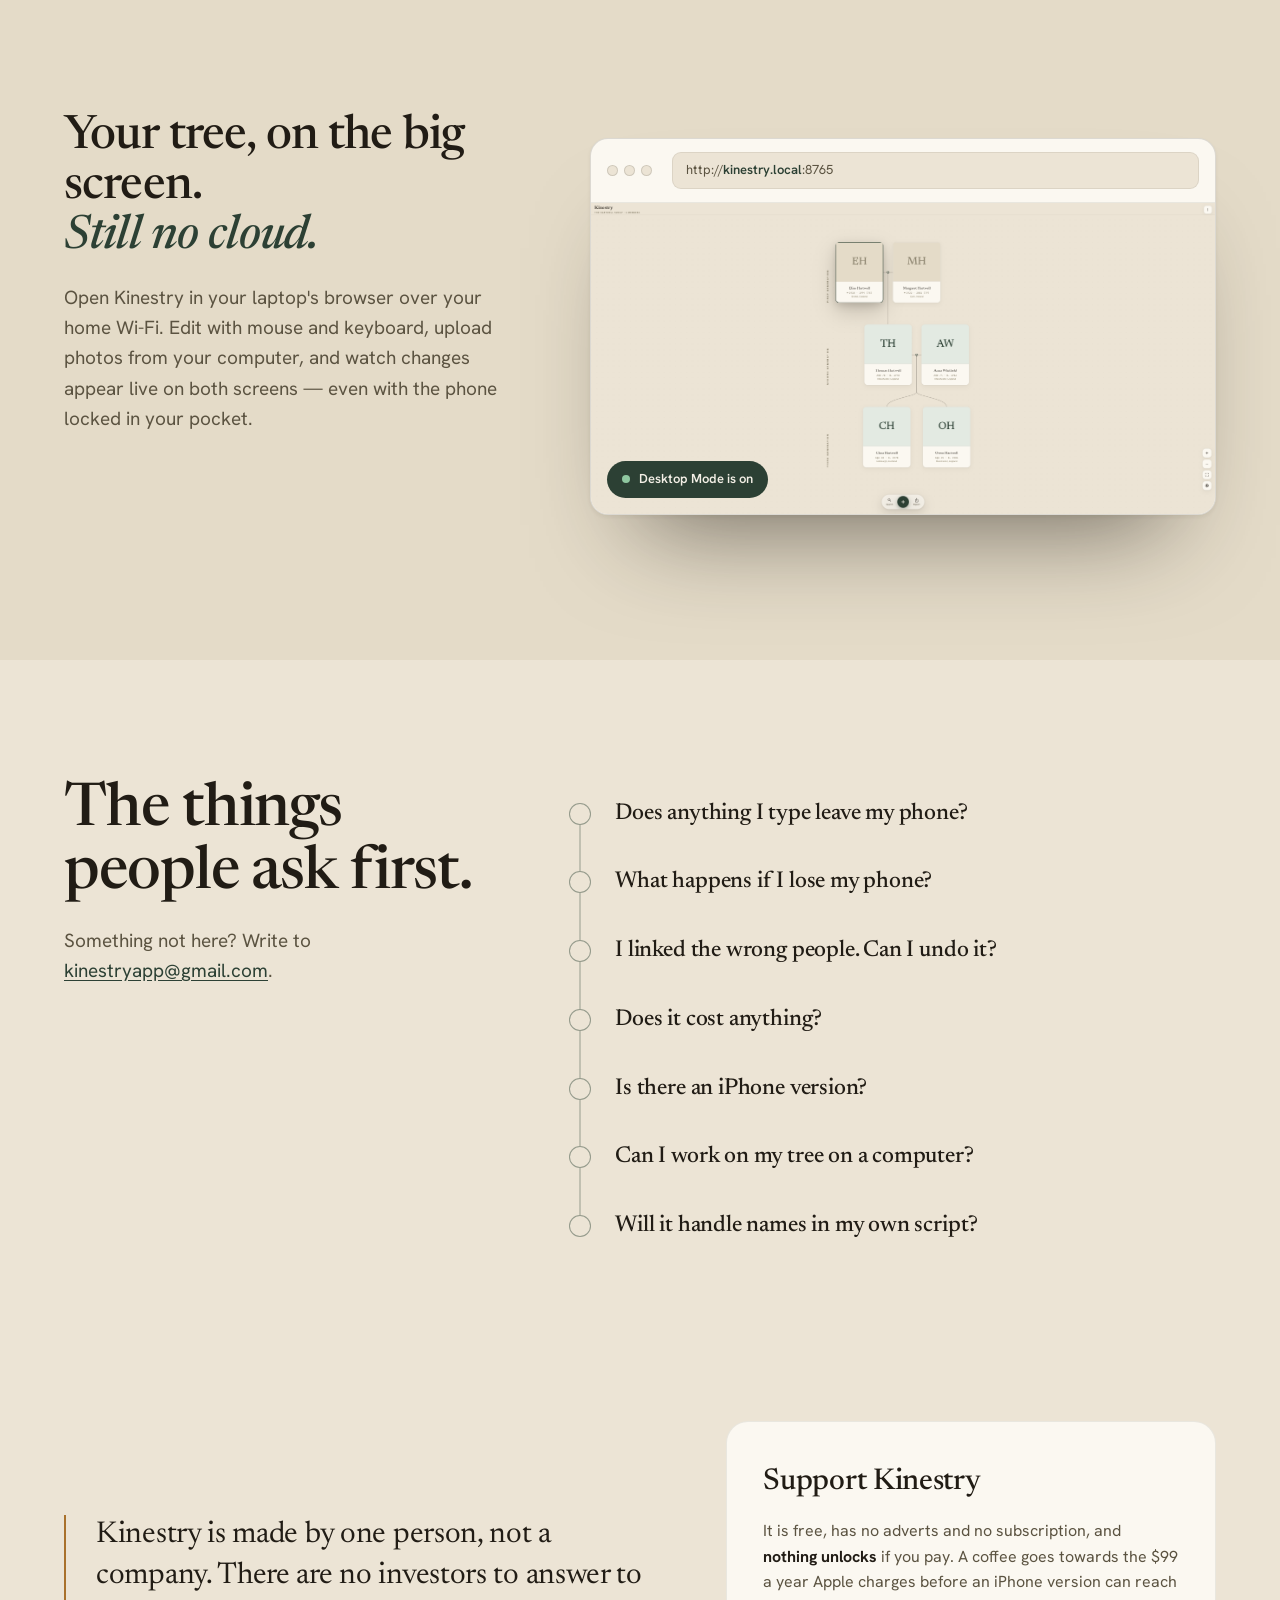
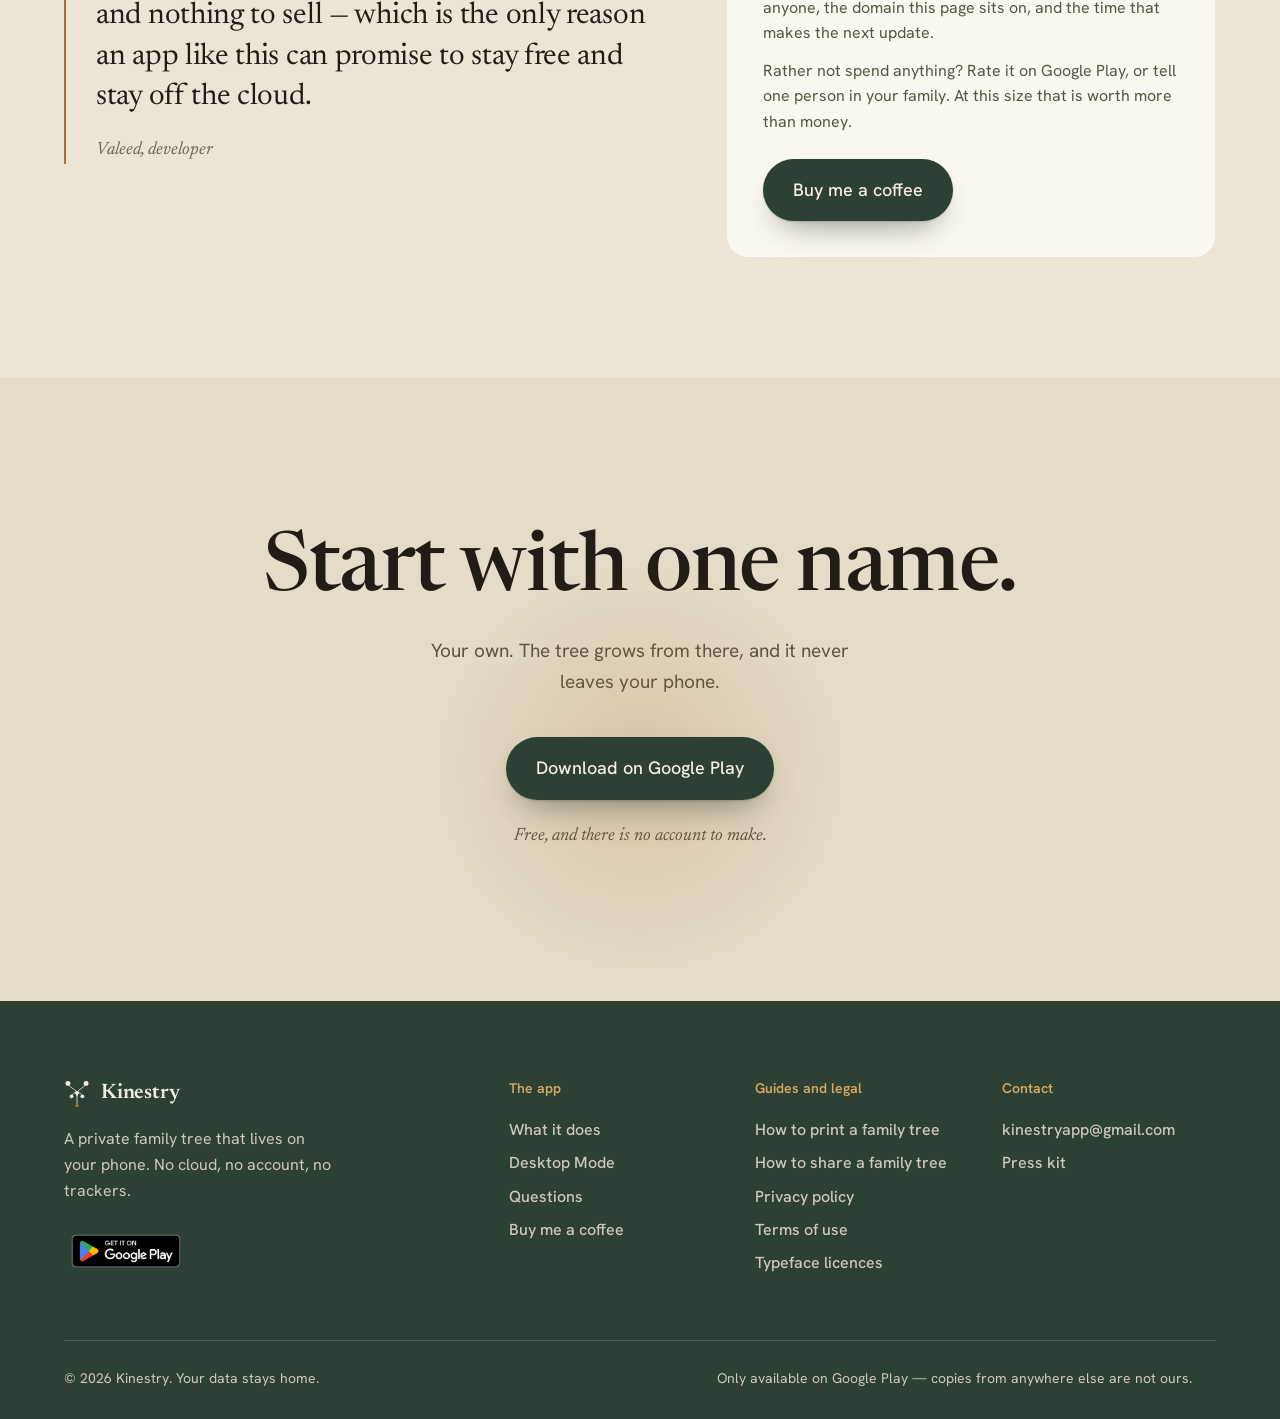
==== commit cdbeca50: "Add a press kit page, linked from every footer The facts, what the app deliberately does not do, the" ====
--- a/index.html
+++ b/index.html
@@ -777,6 +777,7 @@
         <div>
           <p class="foot-h">Contact</p>
           <a href="mailto:kinestryapp@gmail.com">kinestryapp@gmail.com</a>
+          <a href="press.html">Press kit</a>
         </div>
       </nav>
     </div>
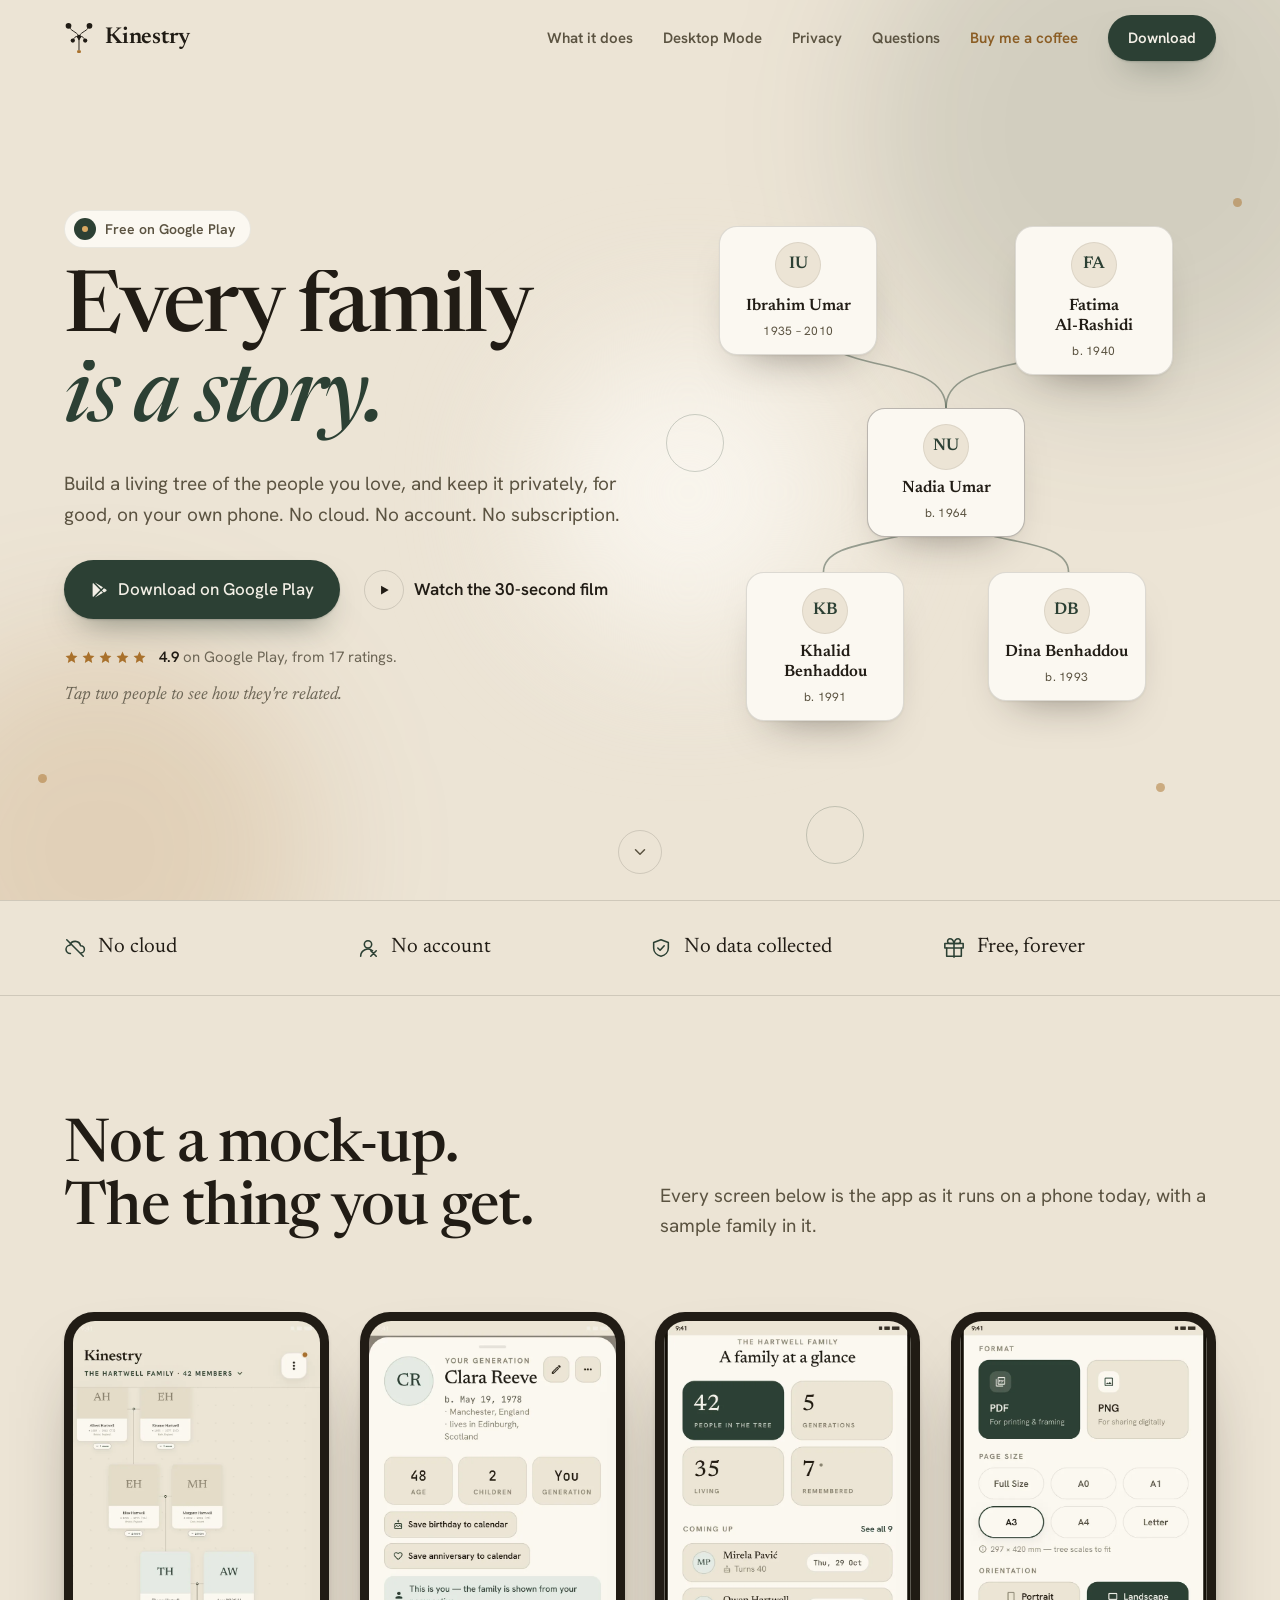
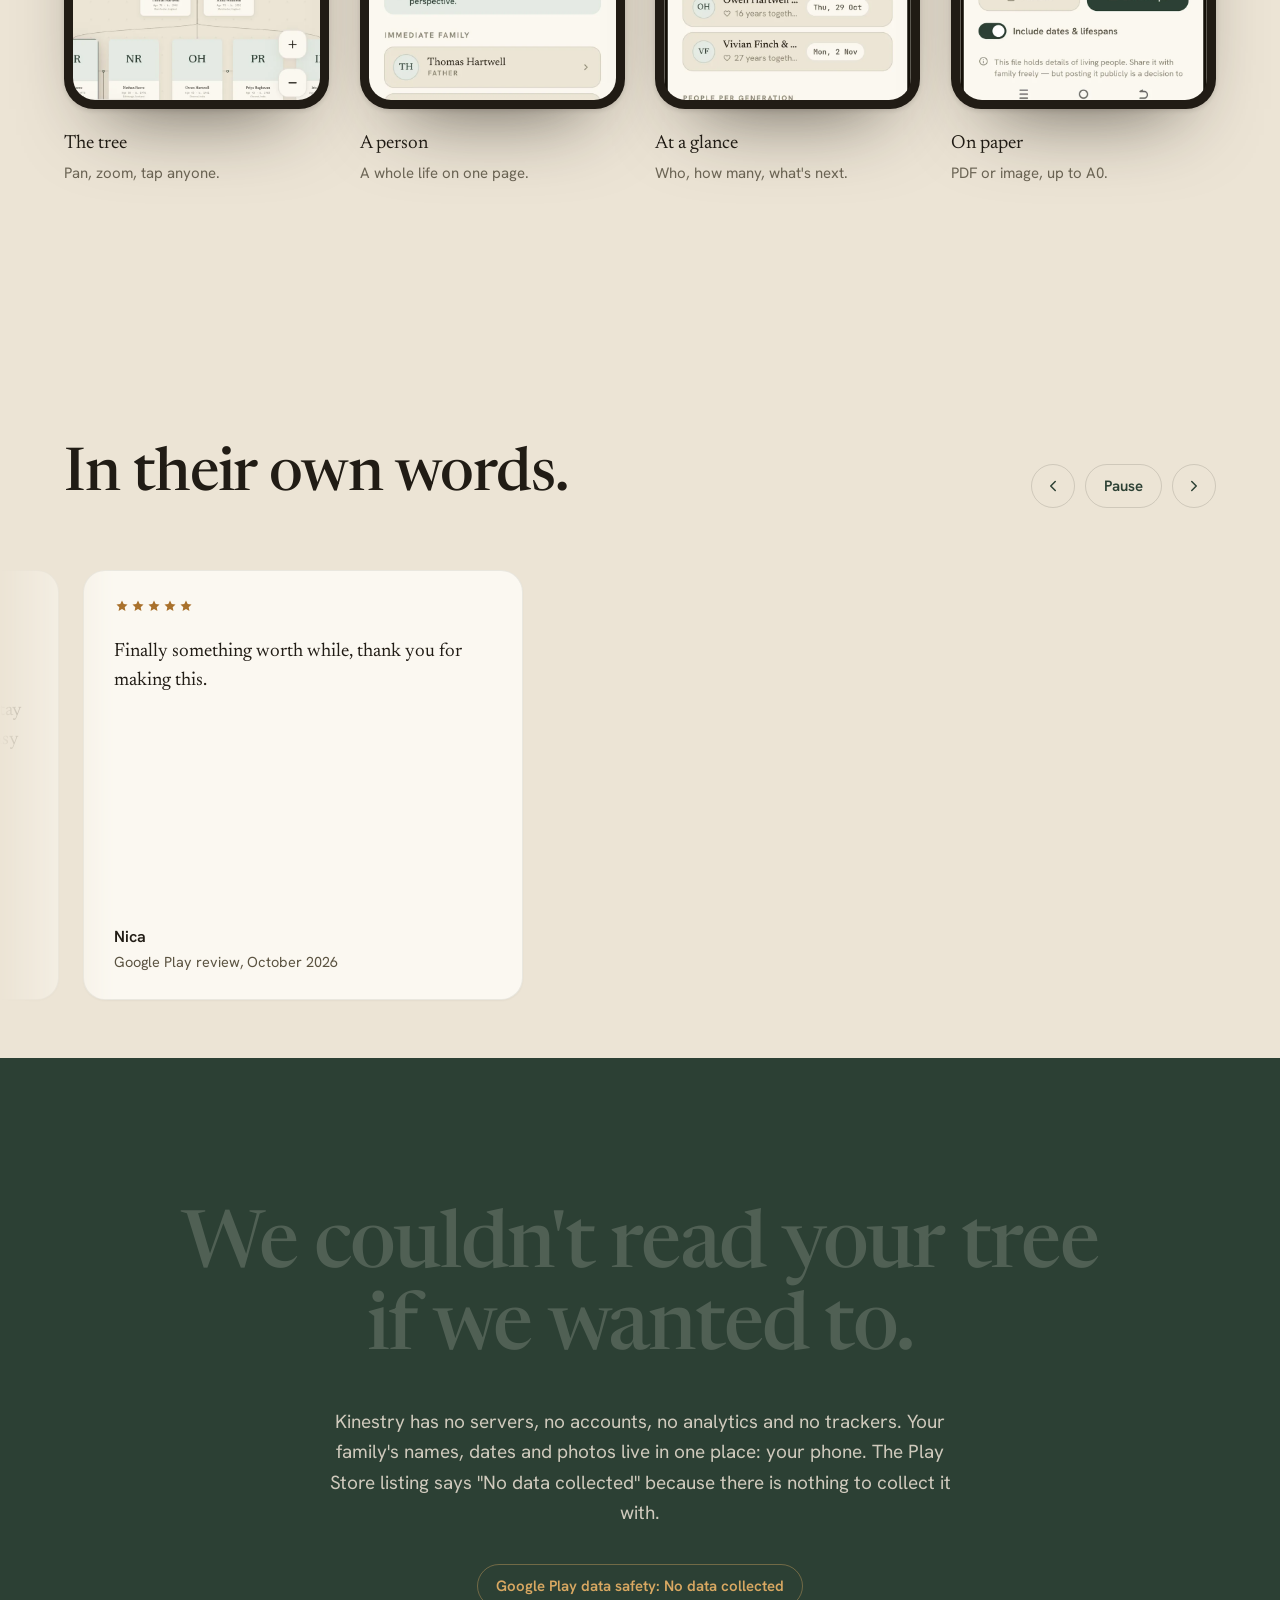
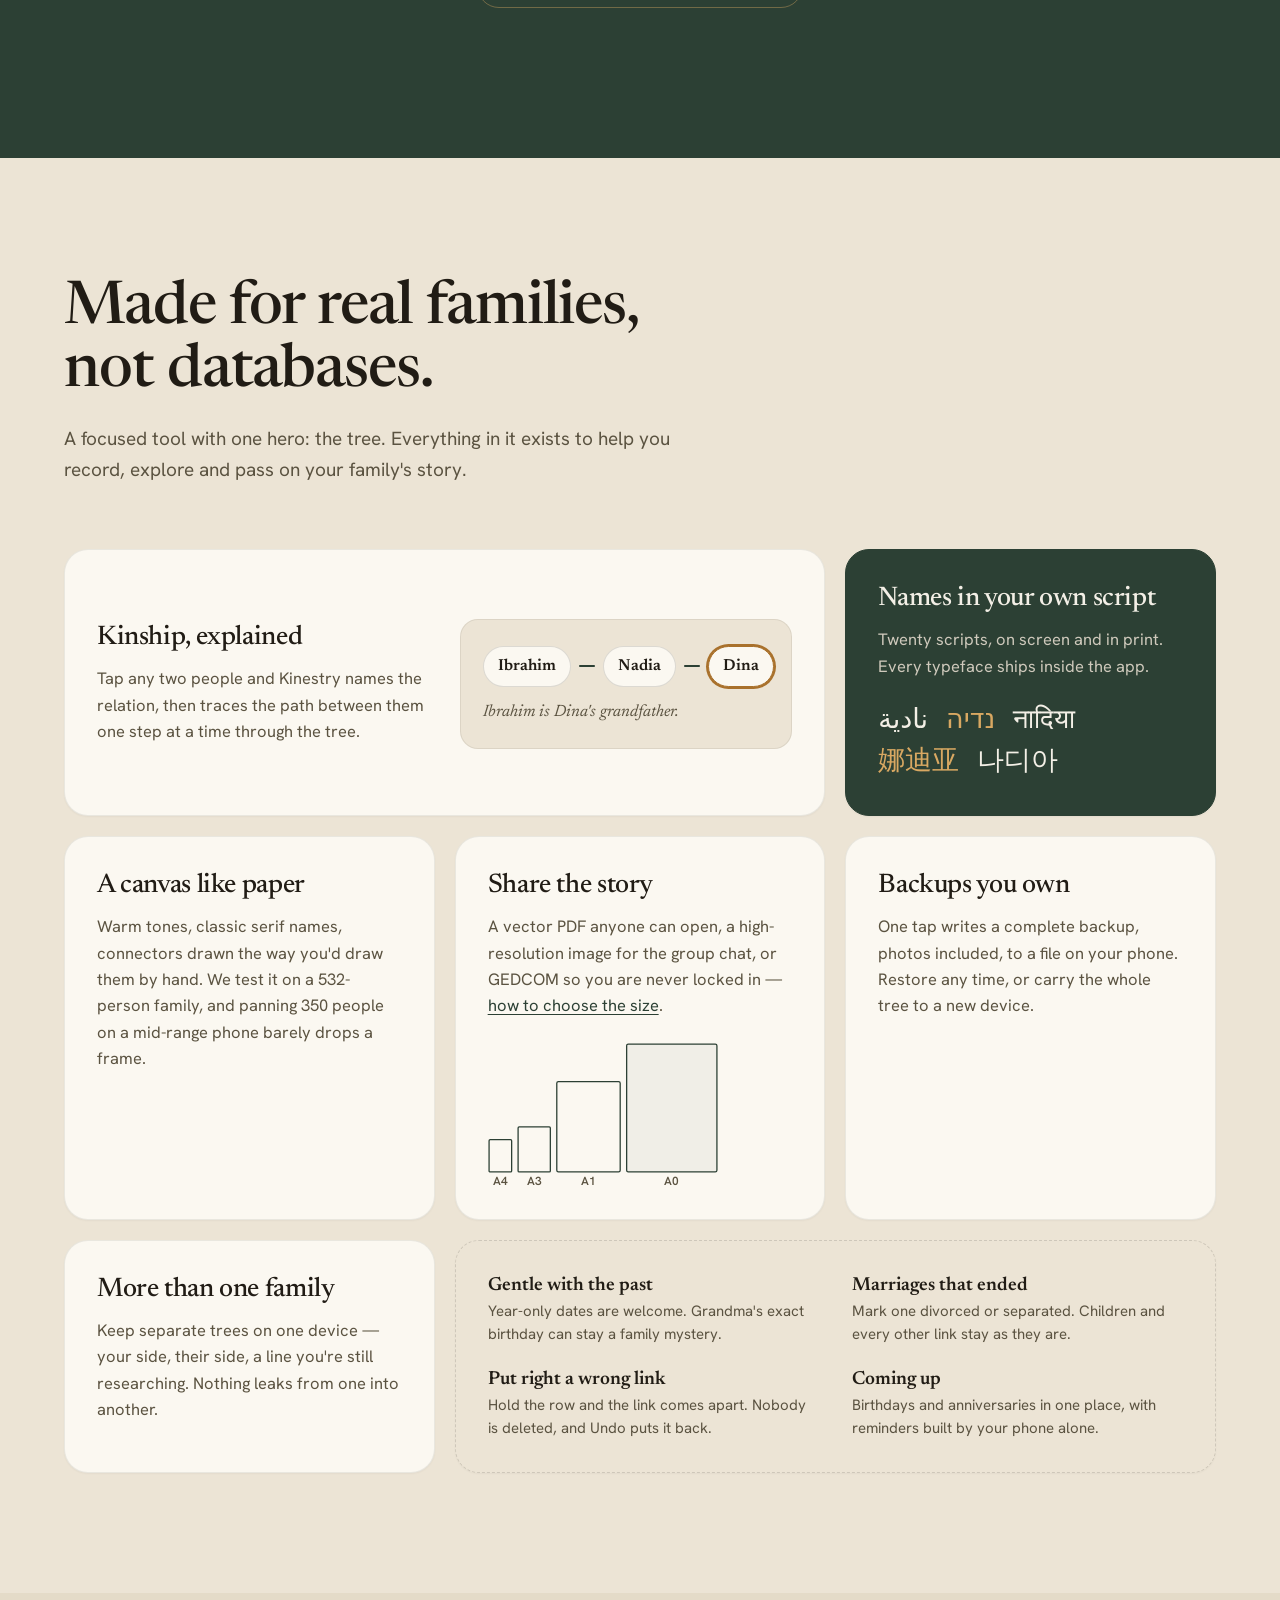
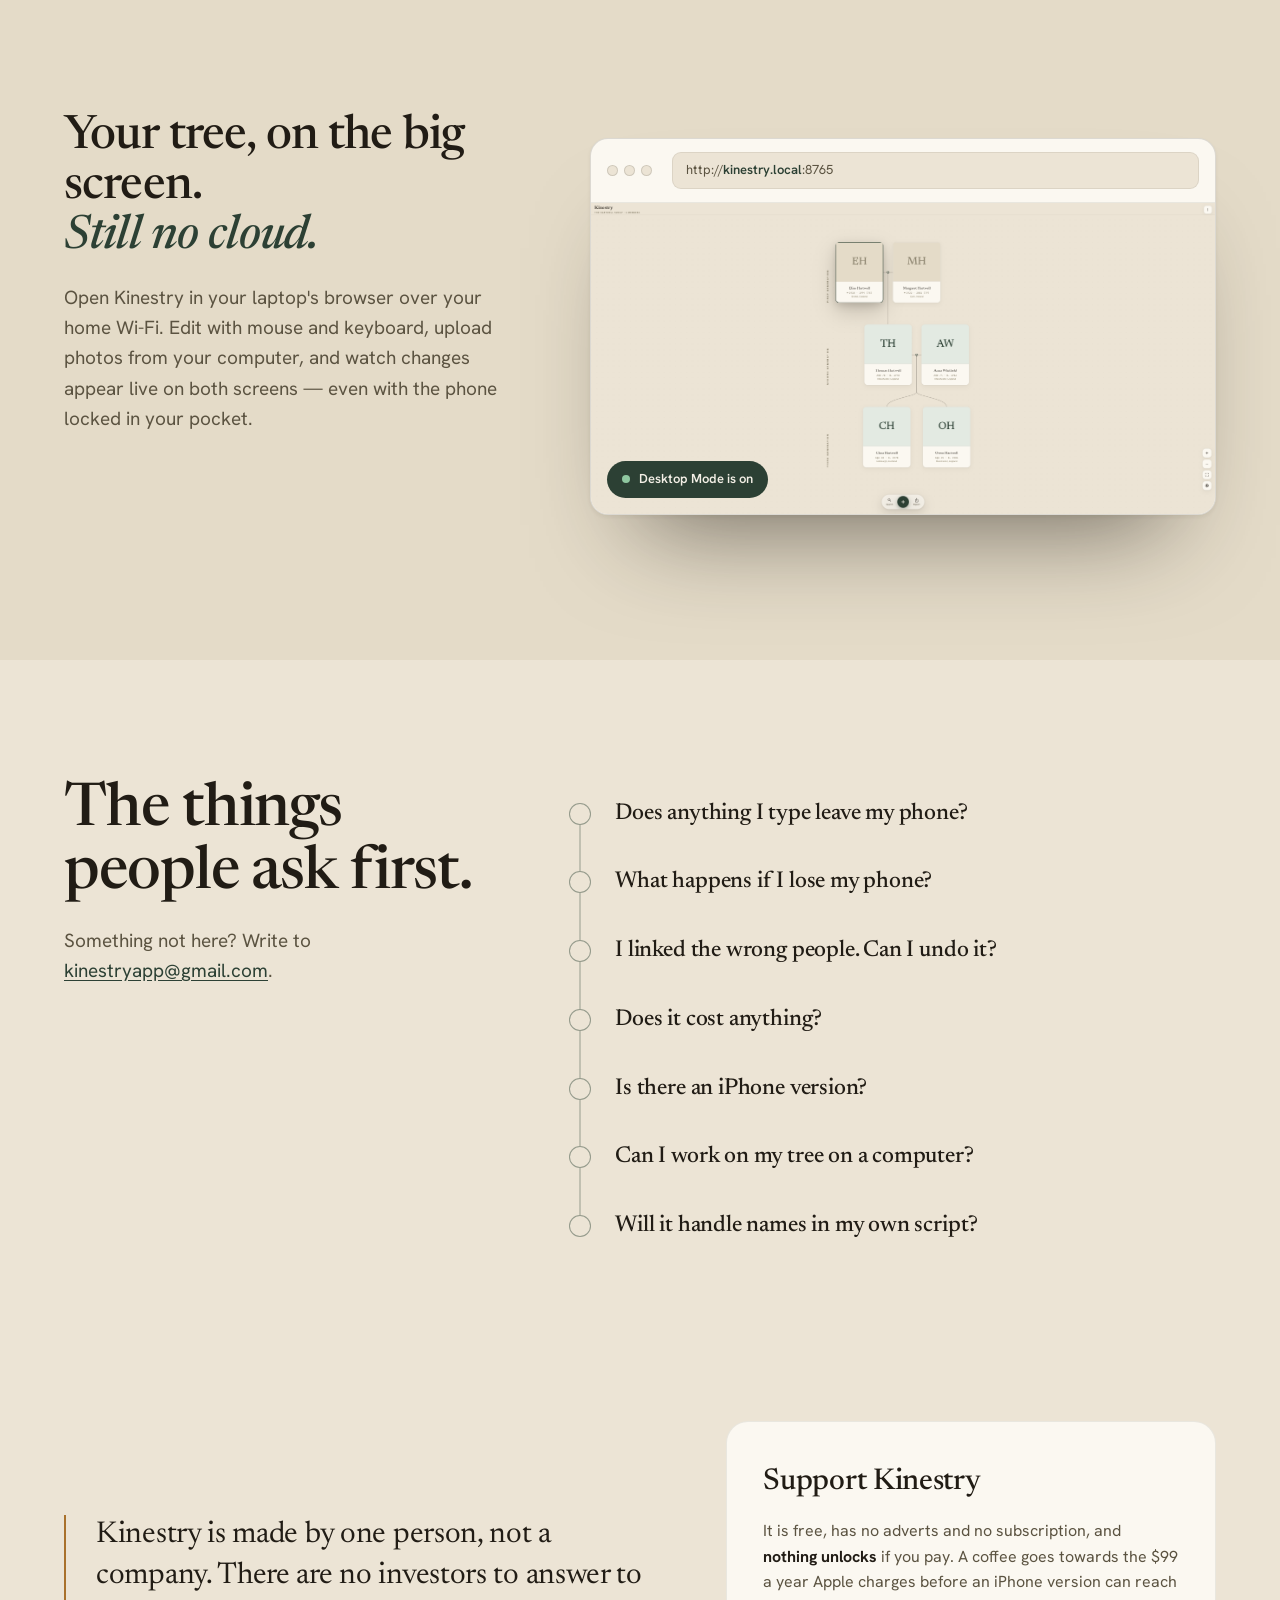
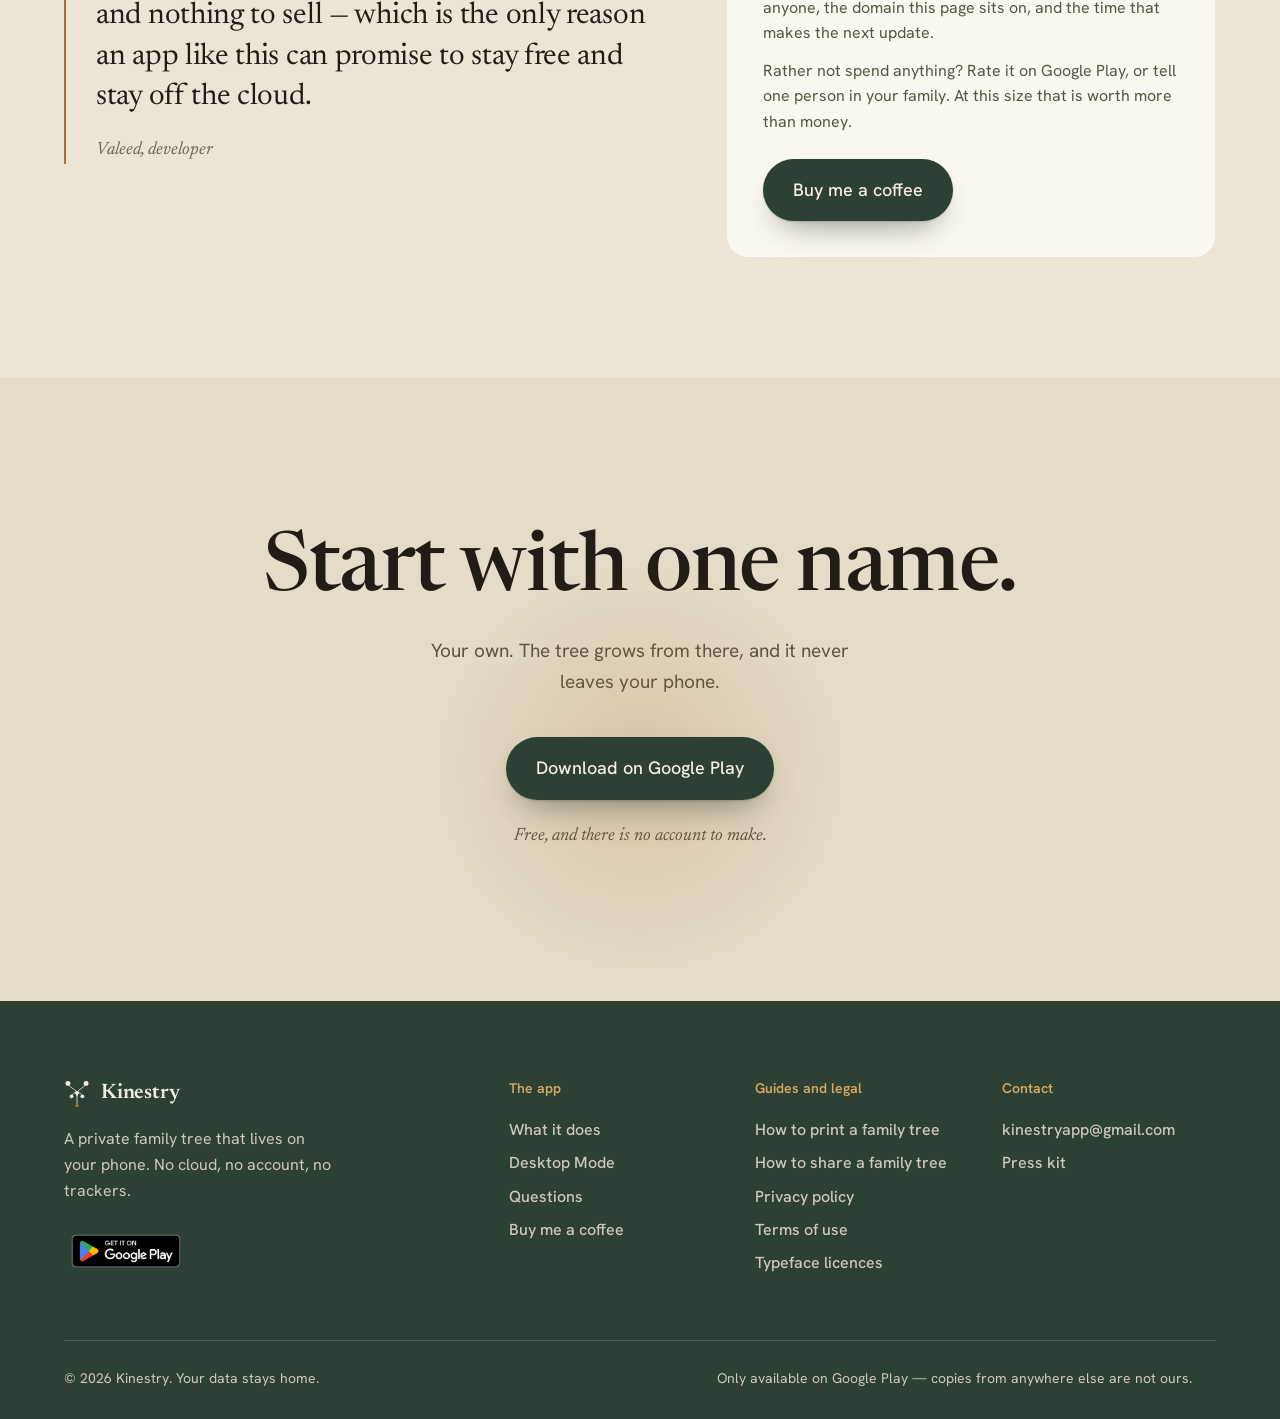
==== commit b4839b12: "Let every card in the homepage demo be tapped The three rows of the kinship demo are full-size layer" ====
--- a/index.html
+++ b/index.html
@@ -106,6 +106,8 @@
   .kin.on{color:var(--pine)}
   .grove{position:relative;width:100%;max-width:540px;height:480px;margin-left:auto;z-index:2}
   .gen,.vines{position:absolute;top:0;left:0;width:100%;height:100%}
+  .gen{pointer-events:none}
+  .gen .node{pointer-events:auto}
   .vines{overflow:visible}
   .vines-m{display:none}
   .vines path{fill:none;stroke:var(--pine);stroke-opacity:.45;stroke-width:1.6}
